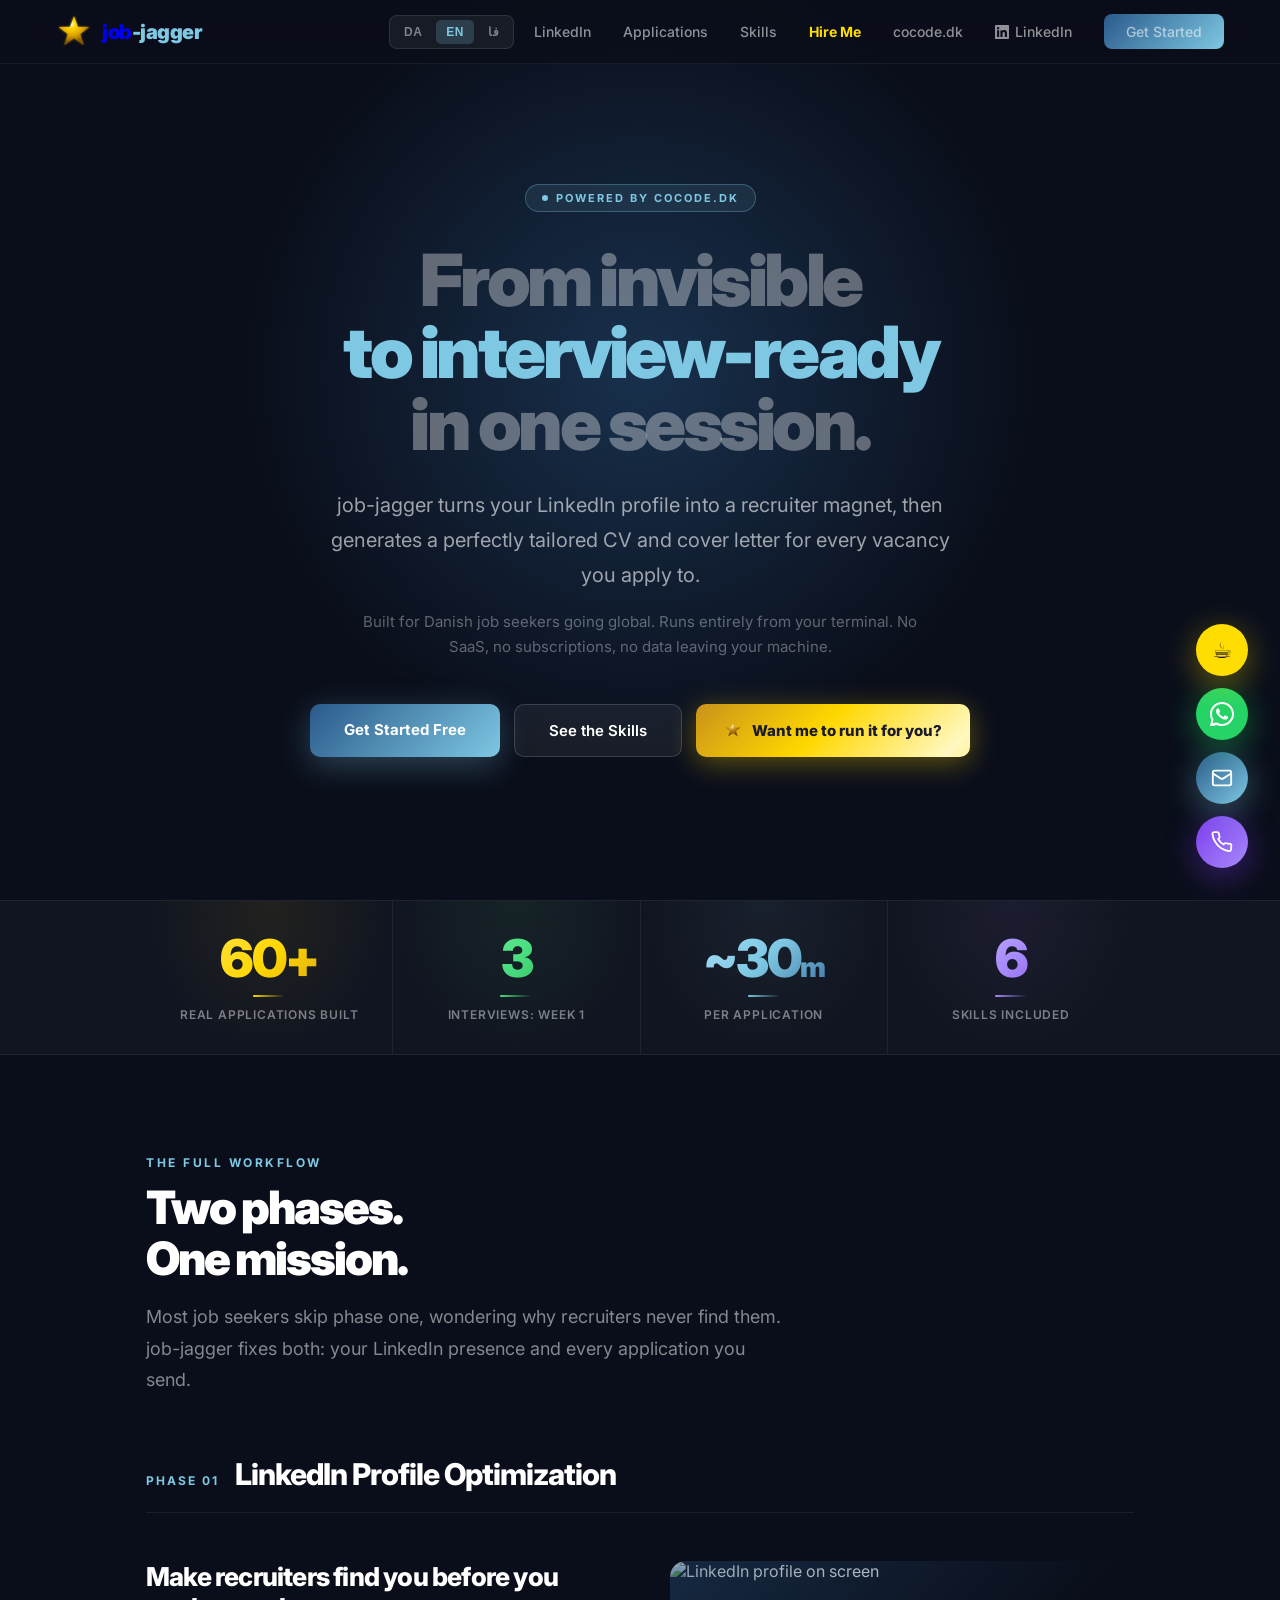
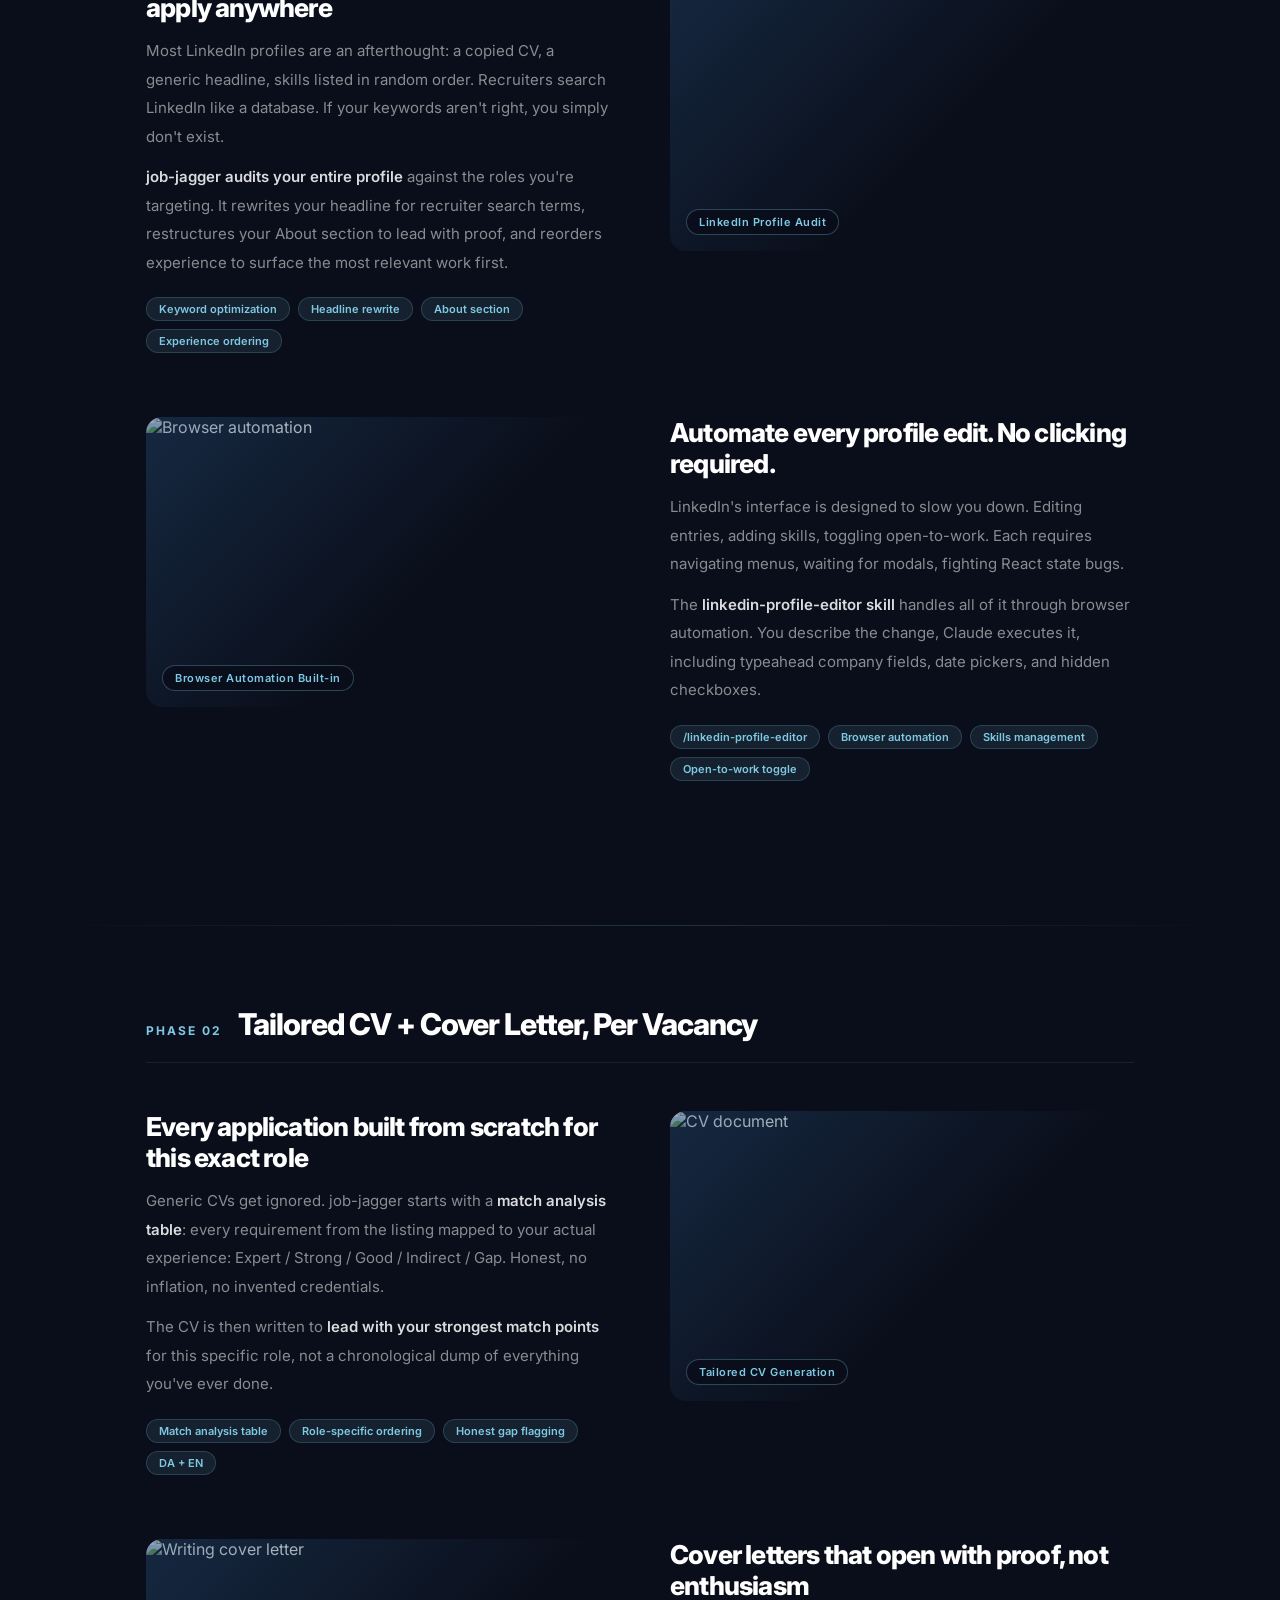
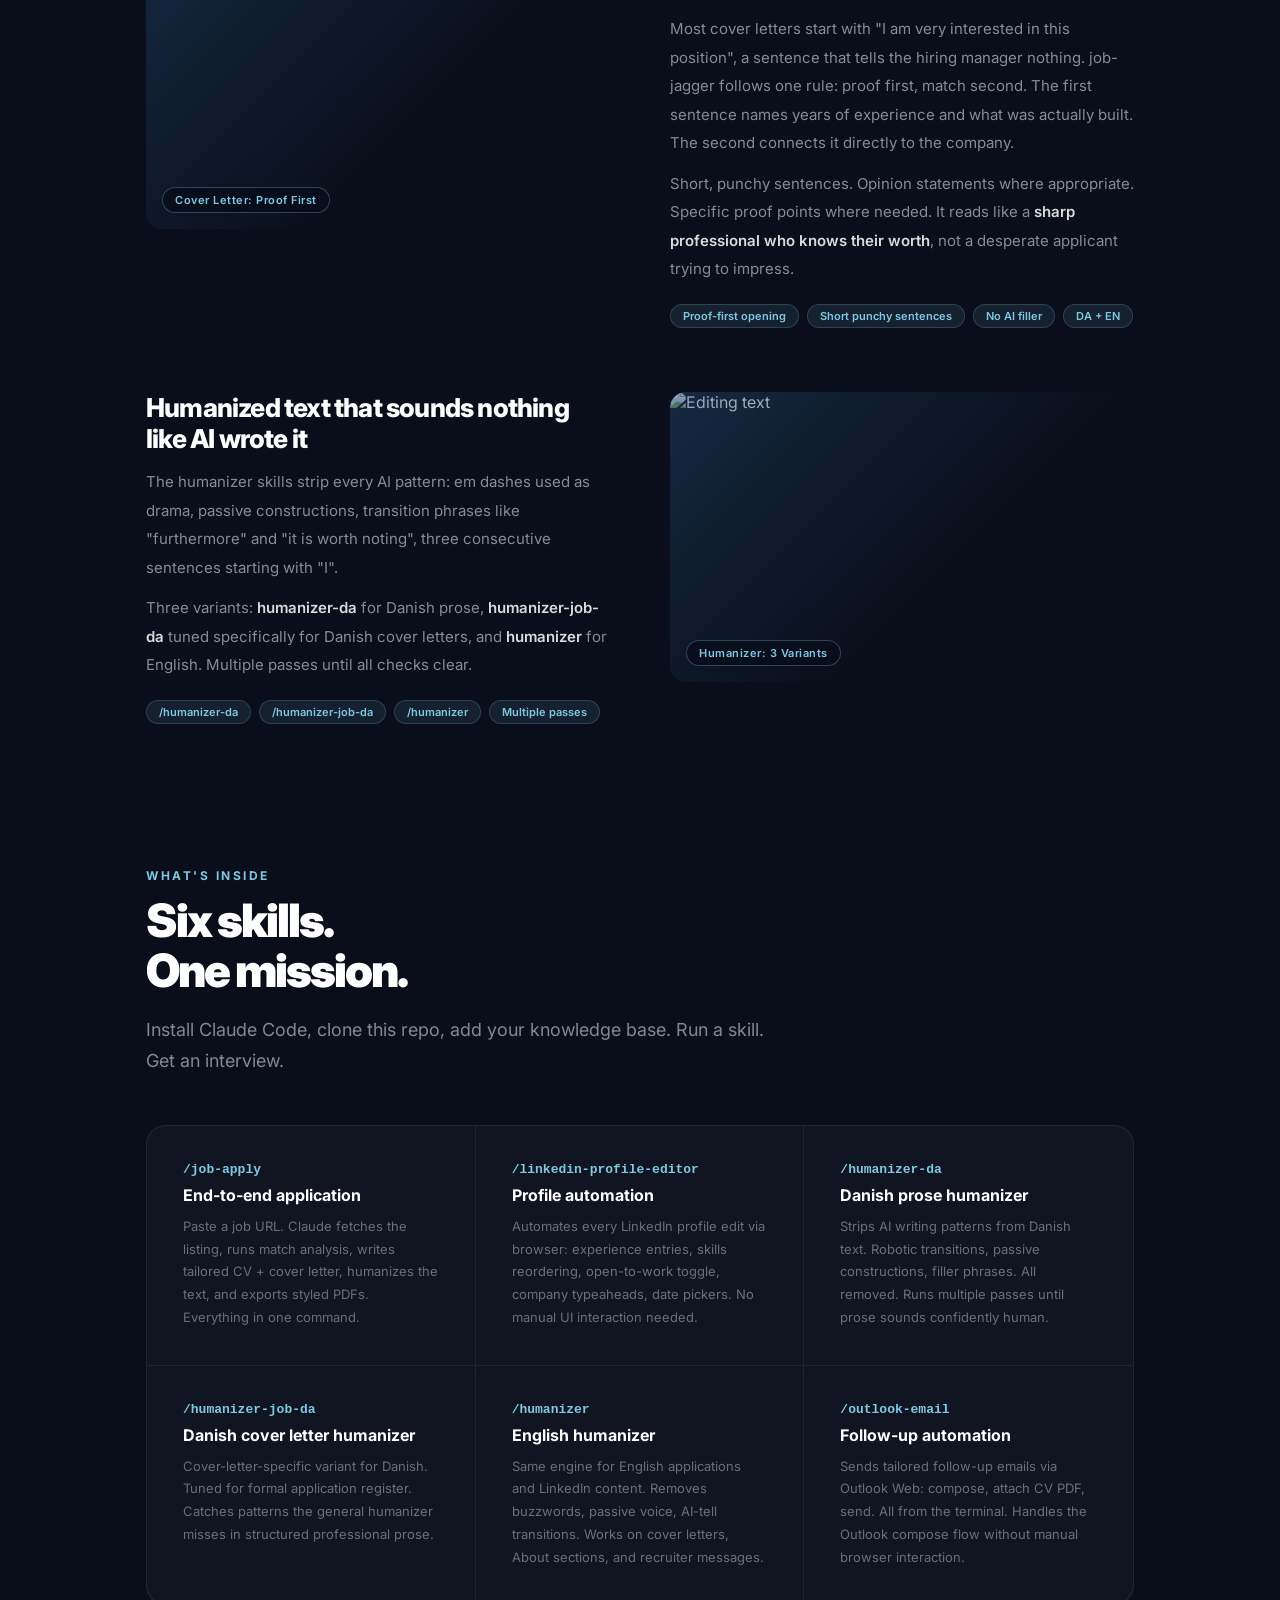
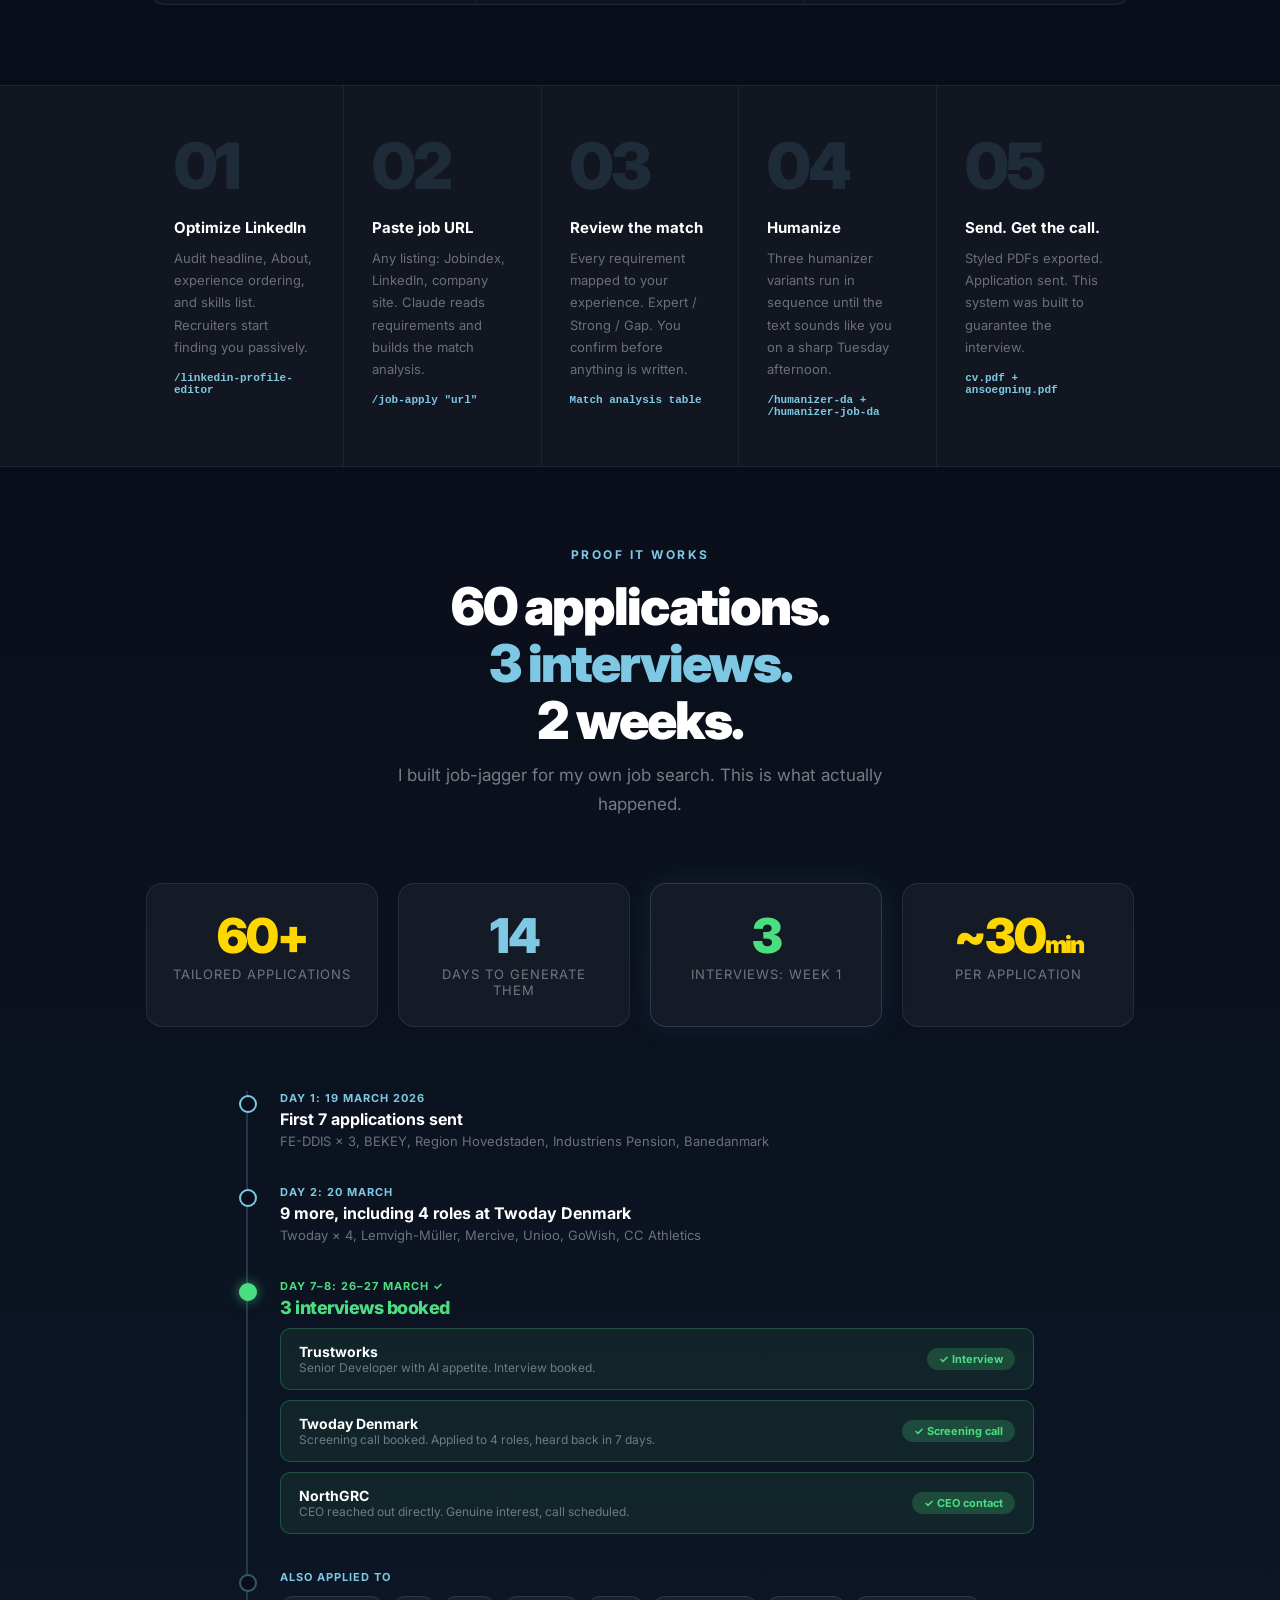
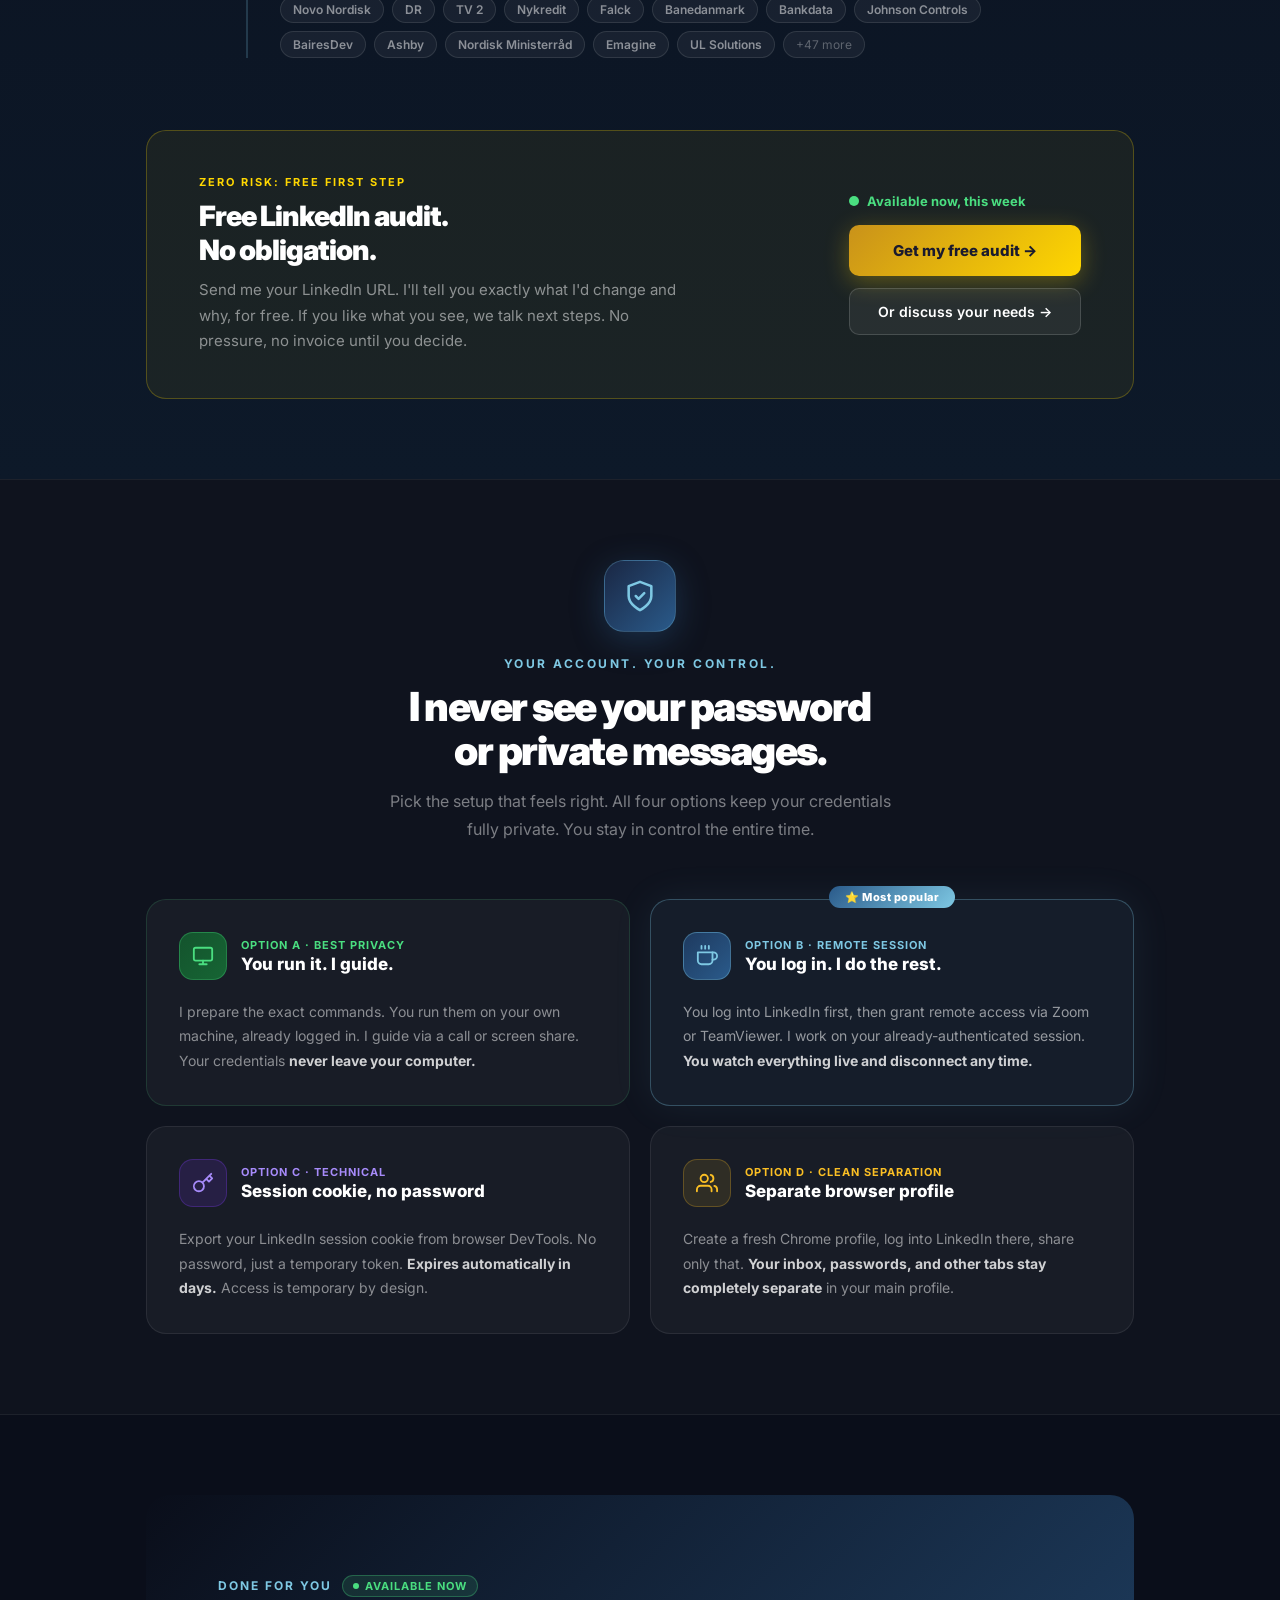
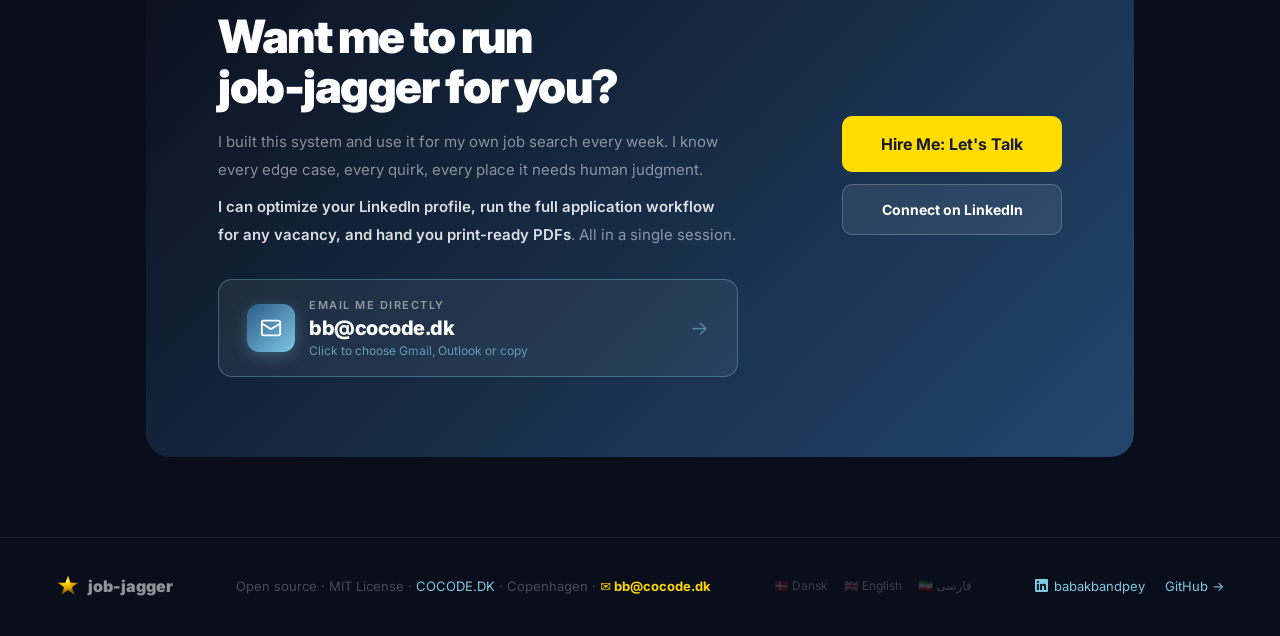
==== index.html @ e19b9baf "sync: update from private repo 2026-04-07 07:14 UTC" ====
<!DOCTYPE html>
<html lang="en" dir="ltr">
<head>
<meta charset="utf-8">
<meta name="viewport" content="width=device-width, initial-scale=1">
<title>job-jagger: AI-Powered Job Application Toolkit for Claude Code</title>
<meta name="description" content="Automate your job search with Claude Code. Generate tailored CVs + cover letters, optimize your LinkedIn profile, and land interviews. Free, open source.">
<meta name="robots" content="index, follow">
<link rel="canonical" href="https://cocodedk.github.io/job-jagger/">

<!-- Open Graph -->
<meta property="og:type" content="website">
<meta property="og:site_name" content="job-jagger">
<meta property="og:title" content="job-jagger: AI-Powered Job Application Toolkit">
<meta property="og:description" content="Automate your job search with Claude Code. Generate tailored CVs + cover letters, optimize your LinkedIn profile, and land interviews. Free, open source.">
<meta property="og:url" content="https://cocodedk.github.io/job-jagger/">
<meta property="og:image" content="https://cocodedk.github.io/job-jagger/og.png">
<meta property="og:image:width" content="1200">
<meta property="og:image:height" content="630">
<meta property="og:image:alt" content="job-jagger: 60+ applications, 3 interviews in week 1, ~30 min each. AI-powered job search toolkit">
<meta property="og:locale" content="en_US">

<!-- Twitter Card -->
<meta name="twitter:card" content="summary_large_image">
<meta name="twitter:title" content="job-jagger: AI-Powered Job Application Toolkit">
<meta name="twitter:description" content="Automate your job search with Claude Code. Generate tailored CVs + cover letters, optimize your LinkedIn profile, and land interviews. Free, open source.">
<meta name="twitter:image" content="https://cocodedk.github.io/job-jagger/og.png">
<meta name="twitter:image:alt" content="job-jagger dashboard: 60+ applications, 3 interviews in week 1, ~30 min each">

<!-- Structured Data -->
<script type="application/ld+json">
{
  "@context": "https://schema.org",
  "@type": "SoftwareApplication",
  "name": "job-jagger",
  "description": "AI-powered job application toolkit for Claude Code. Automates LinkedIn profile optimization and generates tailored CVs and cover letters.",
  "url": "https://cocodedk.github.io/job-jagger/",
  "downloadUrl": "https://github.com/cocodedk/job-jagger",
  "applicationCategory": "BusinessApplication",
  "applicationSubCategory": "Career Tools",
  "operatingSystem": "Linux, macOS, Windows",
  "offers": {
    "@type": "Offer",
    "price": "0",
    "priceCurrency": "USD"
  },
  "author": {
    "@type": "Person",
    "name": "Babak Bandpey",
    "url": "https://cocode.dk"
  },
  "license": "https://github.com/cocodedk/job-jagger/blob/main/LICENSE",
  "codeRepository": "https://github.com/cocodedk/job-jagger",
  "keywords": "job application, Claude Code, AI, CV, cover letter, LinkedIn, automation, open source"
}
</script>

<link rel="icon" href="data:image/svg+xml,<svg xmlns='http://www.w3.org/2000/svg' viewBox='0 0 80 80'><defs><radialGradient id='g' cx='42%25' cy='28%25' r='62%25'><stop offset='0%25' stop-color='%23FFFBCC'/><stop offset='22%25' stop-color='%23FFD700'/><stop offset='62%25' stop-color='%23E0A500'/><stop offset='100%25' stop-color='%238A5A00'/></radialGradient></defs><polygon points='40,5 48.5,29 74,29 53.5,44.5 61.5,69 40,54 18.5,69 26.5,44.5 6,29 31.5,29' fill='url(%23g)'/></svg>">
<style>
  @import url('https://fonts.googleapis.com/css2?family=Inter:wght@300;400;500;600;700;800;900&display=swap');

  * { box-sizing: border-box; margin: 0; padding: 0; }
  html { scroll-behavior: smooth; }
  body { font-family: 'Inter', system-ui, sans-serif; background: #0a0e1a; color: #fff; overflow-x: hidden; }

  /* RTL support for Persian */
  body.lang-fa { direction: rtl; font-family: 'Inter', 'Tahoma', system-ui, sans-serif; }
  body.lang-fa .feature-split { flex-direction: row-reverse; }
  body.lang-fa .feature-split.reverse { flex-direction: row; }
  body.lang-fa .feature-tag-list { direction: rtl; }
  body.lang-fa .steps-inner { direction: rtl; }

  /* ── FLOATING COFFEE BADGE ── */
  .coffee-badge {
    position: fixed; bottom: 32px; right: 32px; z-index: 200;
    display: flex; align-items: center; gap: 0;
    background: #FFDD00; color: #1a1a2e;
    border-radius: 50px;
    text-decoration: none;
    font-weight: 800; font-size: 13px;
    box-shadow: 0 8px 32px rgba(255,221,0,0.4), 0 2px 8px rgba(0,0,0,0.3);
    overflow: hidden;
    transition: all 0.3s cubic-bezier(0.34,1.56,0.64,1);
    max-width: 52px;
    white-space: nowrap;
  }
  .coffee-badge:hover {
    max-width: 240px;
    box-shadow: 0 12px 40px rgba(255,221,0,0.5), 0 4px 12px rgba(0,0,0,0.4);
  }
  .coffee-icon { width:52px; height:52px; display:flex; align-items:center; justify-content:center; font-size:22px; flex-shrink:0; }
  .coffee-text { padding-right: 20px; opacity:0; transition: opacity 0.2s 0.1s; }
  .coffee-badge:hover .coffee-text { opacity:1; }

  /* ── NAV ── */
  nav {
    position: fixed; top: 0; left: 0; right: 0; z-index: 100;
    padding: 0 56px; height: 64px;
    display: flex; align-items: center; justify-content: space-between;
    background: rgba(10,14,26,0.8); backdrop-filter: blur(20px);
    border-bottom: 1px solid rgba(255,255,255,0.06);
  }
  .nav-logo { font-weight: 900; font-size: 20px; letter-spacing: -0.5px; }
  .nav-logo em { color: #7ec8e3; font-style: normal; }
  .nav-links { display: flex; gap: 32px; align-items: center; }
  .nav-links a { color: rgba(255,255,255,0.55); text-decoration: none; font-size: 14px; font-weight: 500; transition: color .2s; }
  .nav-links a:hover { color: #fff; }

  /* Language switcher */
  .lang-switcher {
    display: flex; align-items: center; gap: 4px;
    background: rgba(255,255,255,0.06); border: 1px solid rgba(255,255,255,0.1);
    border-radius: 8px; padding: 4px;
  }
  .lang-btn {
    padding: 5px 10px; border-radius: 5px; font-size: 12px; font-weight: 700;
    color: rgba(255,255,255,0.45); cursor: pointer; transition: all .15s;
    border: none; background: transparent; letter-spacing: 0.5px;
  }
  .lang-btn.active { background: rgba(126,200,227,0.2); color: #7ec8e3; }
  .lang-btn:hover:not(.active) { color: #fff; background: rgba(255,255,255,0.06); }
  .nav-cta { background: linear-gradient(135deg,#2a5a8a,#7ec8e3); color:#fff; padding:9px 22px; border-radius:8px; font-size:13px; font-weight:700; text-decoration:none; }

  /* Nav right wrapper + hamburger (desktop defaults) */
  .nav-right { display: flex; align-items: center; gap: 20px; }
  .nav-hamburger { display: none; }

  /* ── HERO ── */
  .hero { position:relative; min-height:100vh; display:flex; align-items:center; justify-content:center; text-align:center; overflow:hidden; }
  .hero-bg { position:absolute; inset:0; background-image:url('https://images.unsplash.com/photo-1499750310107-5fef28a66643?w=1920&q=80'); background-size:cover; background-position:center; background-attachment:fixed; filter:brightness(0.15) saturate(0.5); transform:scale(1.05); }
  .hero-overlay { position:absolute; inset:0; background:linear-gradient(180deg,rgba(10,14,26,0.1) 0%,rgba(10,14,26,0.0) 30%,rgba(10,14,26,0.98) 100%); }
  .hero-glow { position:absolute; width:800px; height:800px; background:radial-gradient(circle,rgba(42,90,138,0.45) 0%,transparent 70%); top:50%; left:50%; transform:translate(-50%,-60%); pointer-events:none; }
  .hero-content { position:relative; z-index:2; max-width:820px; padding:120px 32px 80px; }

  .hero-badge {
    display:inline-flex; align-items:center; gap:8px;
    background:rgba(126,200,227,0.1); border:1px solid rgba(126,200,227,0.3);
    color:#7ec8e3; font-size:11px; font-weight:700; letter-spacing:2px; text-transform:uppercase;
    padding:6px 16px; border-radius:24px; margin-bottom:32px;
    text-decoration: none; transition: background .2s;
  }
  .hero-badge:hover { background:rgba(126,200,227,0.18); }
  .hero-badge-dot { width:6px; height:6px; border-radius:50%; background:#7ec8e3; animation:pulse 2s infinite; }
  @keyframes pulse { 0%,100%{opacity:1;transform:scale(1)} 50%{opacity:0.5;transform:scale(1.3)} }
  @keyframes goldShimmer { 0%{background-position:0% center} 100%{background-position:200% center} }
  @keyframes fadeIn { from{opacity:0;transform:scale(0.96)} to{opacity:1;transform:scale(1)} }

  .hero h1 { font-size:72px; font-weight:900; letter-spacing:-3.5px; line-height:1.0; margin-bottom:28px; }
  .hero h1 .accent { color:#7ec8e3; }
  .hero h1 .dim { color:rgba(255,255,255,0.35); }
  .hero-sub { font-size:20px; color:rgba(255,255,255,0.6); line-height:1.75; max-width:620px; margin:0 auto 16px; }
  .hero-sub2 { font-size:15px; color:rgba(255,255,255,0.35); line-height:1.7; max-width:560px; margin:0 auto 44px; }
  .hero-buttons { display:flex; gap:14px; justify-content:center; flex-wrap:wrap; }
  .btn-main { background:linear-gradient(135deg,#2a5a8a,#7ec8e3); color:#fff; padding:16px 34px; border-radius:10px; font-size:15px; font-weight:700; text-decoration:none; box-shadow:0 8px 32px rgba(126,200,227,0.3); }
  .btn-ghost { background:rgba(255,255,255,0.06); border:1px solid rgba(255,255,255,0.15); color:#fff; padding:16px 34px; border-radius:10px; font-size:15px; font-weight:600; text-decoration:none; }

  /* ── STATS ── */
  .stats-bar { background:rgba(255,255,255,0.04); border-top:1px solid rgba(255,255,255,0.07); border-bottom:1px solid rgba(255,255,255,0.07); padding:32px 56px; display:flex; justify-content:center; gap:80px; }
  .stat { text-align:center; }
  .stat-num { font-size:34px; font-weight:900; color:#7ec8e3; letter-spacing:-1px; }
  .stat-label { font-size:12px; color:rgba(255,255,255,0.35); font-weight:500; text-transform:uppercase; letter-spacing:1px; margin-top:4px; }

  /* ── SECTIONS ── */
  .workflow-intro { max-width:1100px; margin:0 auto; padding:100px 56px 60px; }
  .section-eyebrow { font-size:12px; font-weight:700; letter-spacing:2.5px; text-transform:uppercase; color:#7ec8e3; margin-bottom:12px; }
  .section-title { font-size:46px; font-weight:900; letter-spacing:-2px; line-height:1.1; margin-bottom:18px; }
  .section-sub { font-size:18px; color:rgba(255,255,255,0.5); max-width:640px; line-height:1.75; }

  .phase { max-width:1100px; margin:0 auto; padding:0 56px 80px; }
  .phase-header { display:flex; align-items:baseline; gap:16px; margin-bottom:48px; padding-bottom:20px; border-bottom:1px solid rgba(255,255,255,0.07); }
  .phase-num { font-size:12px; font-weight:700; color:#7ec8e3; letter-spacing:2px; text-transform:uppercase; }
  .phase-title { font-size:30px; font-weight:800; letter-spacing:-1px; }

  .feature-split { display:flex; gap:60px; align-items:flex-start; margin-bottom:64px; }
  .feature-split.reverse { flex-direction:row-reverse; }
  .feature-text { flex:1; }
  .feature-photo { flex:1; border-radius:16px; overflow:hidden; position:relative; aspect-ratio:16/10; flex-shrink:0; }
  .feature-photo img { width:100%; height:100%; object-fit:cover; display:block; filter:brightness(0.8) saturate(0.85); }
  .feature-photo-overlay { position:absolute; inset:0; background:linear-gradient(135deg,rgba(42,90,138,0.35) 0%,transparent 60%); }
  .feature-photo-tag { position:absolute; bottom:16px; left:16px; background:rgba(10,14,26,0.85); border:1px solid rgba(126,200,227,0.3); color:#7ec8e3; font-size:11px; font-weight:600; padding:5px 12px; border-radius:20px; letter-spacing:0.5px; }
  body.lang-fa .feature-photo-tag { left:auto; right:16px; }

  .feature-text h3 { font-size:26px; font-weight:800; letter-spacing:-0.8px; margin-bottom:14px; line-height:1.2; }
  .feature-text p { font-size:15px; color:rgba(255,255,255,0.52); line-height:1.9; margin-bottom:12px; }
  .feature-text p strong { color:rgba(255,255,255,0.85); font-weight:600; }
  .feature-tag-list { display:flex; flex-wrap:wrap; gap:8px; margin-top:20px; }
  .feature-tag { background:rgba(126,200,227,0.1); border:1px solid rgba(126,200,227,0.2); color:#7ec8e3; font-size:11px; font-weight:600; padding:4px 12px; border-radius:20px; }

  .phase-divider { height:1px; background:linear-gradient(90deg,transparent,rgba(126,200,227,0.2),transparent); margin:0 56px 0; }

  /* ── PARALLAX QUOTE ── */
  .parallax-divider { position:relative; height:420px; overflow:hidden; display:flex; align-items:center; justify-content:center; margin:40px 0; }
  .parallax-divider-bg { position:absolute; inset:-60px; background-image:url('https://images.unsplash.com/photo-1551434678-e076c223a692?w=1920&q=80'); background-size:cover; background-position:center; background-attachment:fixed; filter:brightness(0.12) saturate(0.4); }
  .parallax-divider-overlay { position:absolute; inset:0; background:linear-gradient(180deg,#0a0e1a 0%,transparent 25%,transparent 75%,#0a0e1a 100%); }
  .parallax-quote { position:relative; z-index:2; text-align:center; max-width:800px; padding:0 32px; }
  .parallax-quote blockquote { font-size:38px; font-weight:900; letter-spacing:-1.5px; line-height:1.25; margin-bottom:20px; }
  .parallax-quote blockquote span { color:#7ec8e3; }
  .parallax-quote .quote-langs { display:flex; justify-content:center; gap:48px; margin-top:20px; flex-wrap:wrap; }
  .parallax-quote .quote-lang { font-size:14px; color:rgba(255,255,255,0.3); font-style:italic; }
  .parallax-quote .quote-lang strong { color:rgba(255,255,255,0.5); font-style:normal; font-weight:600; }
  .parallax-quote cite { color:rgba(255,255,255,0.3); font-size:13px; font-style:normal; }

  /* ── SKILLS ── */
  .skills-section { max-width:1100px; margin:0 auto; padding:0 56px 80px; }
  .skills-wrap { background:rgba(255,255,255,0.03); border-radius:20px; border:1px solid rgba(255,255,255,0.07); overflow:hidden; }
  .skills-grid { display:grid; grid-template-columns:repeat(3,1fr); }
  .skill-cell { padding:36px; border-right:1px solid rgba(255,255,255,0.06); border-bottom:1px solid rgba(255,255,255,0.06); transition:background .2s; }
  .skill-cell:hover { background:rgba(126,200,227,0.05); }
  .skill-cell:nth-child(3n) { border-right:none; }
  .skill-cell:nth-child(4),.skill-cell:nth-child(5),.skill-cell:nth-child(6) { border-bottom:none; }
  .skill-name { font-size:13px; font-weight:700; color:#7ec8e3; margin-bottom:8px; font-family:monospace; }
  .skill-title { font-size:16px; font-weight:700; color:#fff; margin-bottom:10px; }
  .skill-desc { font-size:13px; color:rgba(255,255,255,0.38); line-height:1.75; }

  /* ── STEPS ── */
  .steps-section { background:rgba(255,255,255,0.03); border-top:1px solid rgba(255,255,255,0.06); border-bottom:1px solid rgba(255,255,255,0.06); }
  .steps-inner { max-width:1100px; margin:0 auto; padding:0 56px; display:flex; }
  .step { flex:1; padding:48px 28px; border-right:1px solid rgba(255,255,255,0.06); }
  .step:last-child { border-right:none; }
  .step-num { font-size:64px; font-weight:900; color:rgba(126,200,227,0.12); letter-spacing:-3px; line-height:1; margin-bottom:20px; }
  .step h4 { font-size:15px; font-weight:700; margin-bottom:10px; }
  .step p { font-size:13px; color:rgba(255,255,255,0.38); line-height:1.7; }
  .step-result { color:#7ec8e3; font-weight:600; font-size:11px; margin-top:14px; font-family:monospace; }

  /* ── HIRE ME ── */
  .hire-wrap { max-width:1100px; margin:0 auto; padding:80px 56px; }
  .hire-section { position:relative; border-radius:24px; overflow:hidden; padding:80px 72px; display:flex; align-items:center; justify-content:space-between; gap:48px; }
  .hire-bg { position:absolute; inset:0; background-image:url('https://images.unsplash.com/photo-1600880292203-757bb62b4baf?w=1920&q=80'); background-size:cover; background-position:center; filter:brightness(0.1) saturate(0.4); }
  .hire-overlay { position:absolute; inset:0; background:linear-gradient(135deg,rgba(10,14,26,0.97) 0%,rgba(42,90,138,0.75) 100%); }
  .hire-content { position:relative; z-index:2; max-width:520px; }
  .hire-eyebrow { font-size:12px; font-weight:700; letter-spacing:2px; text-transform:uppercase; color:#7ec8e3; margin-bottom:12px; }
  .hire-content h2 { font-size:38px; font-weight:900; letter-spacing:-1.5px; margin-bottom:16px; line-height:1.1; }
  .hire-content p { font-size:15px; color:rgba(255,255,255,0.5); line-height:1.85; margin-bottom:10px; }
  .hire-content p strong { color:rgba(255,255,255,0.85); font-weight:600; }
  .hire-buttons { position:relative; z-index:2; display:flex; flex-direction:column; gap:12px; min-width:220px; }
  .hire-btn-main { background:#fff; color:#1a1a2e; padding:16px 28px; border-radius:10px; font-weight:700; font-size:15px; text-align:center; text-decoration:none; }

  /* ── FOOTER ── */
  footer { border-top:1px solid rgba(255,255,255,0.07); padding:36px 56px; display:flex; justify-content:space-between; align-items:center; color:rgba(255,255,255,0.25); font-size:13px; }
  .footer-logo { font-weight:900; font-size:16px; color:rgba(255,255,255,0.55); }
  footer a { color:#7ec8e3; text-decoration:none; }
  .footer-langs { display:flex; gap:16px; font-size:12px; color:rgba(255,255,255,0.2); }

  /* Stats bar top number — "+" rendered via CSS so Playwright text= only finds the proof section one */
  .stat-num-plus::after { content: '+'; }

  /* ── LANGUAGE CONTENT ── handled entirely by JS, no CSS rules ── */

  /* ══════════════════════════════════════════════
     MOBILE RESPONSIVE  (max-width: 768px)
  ══════════════════════════════════════════════ */
  @media (max-width: 768px) {

    /* NAV */
    nav { padding: 0 16px; height: 56px; }
    .nav-logo { font-size: 16px; }
    .lang-btn { padding: 4px 8px; font-size: 11px; }

    /* nav-right: lang-switcher + hamburger side by side */
    .nav-right { gap: 8px; }

    /* Hamburger button */
    .nav-hamburger {
      display: flex;
      flex-direction: column;
      justify-content: center;
      align-items: center;
      gap: 5px;
      width: 40px;
      height: 40px;
      background: transparent;
      border: 1px solid rgba(255,255,255,0.15);
      border-radius: 8px;
      cursor: pointer;
      padding: 8px;
      flex-shrink: 0;
    }
    .nav-hamburger span {
      display: block;
      width: 18px;
      height: 2px;
      background: #fff;
      border-radius: 2px;
      transition: transform 0.25s, opacity 0.25s;
    }
    body.nav-open .nav-hamburger span:nth-child(1) { transform: translateY(7px) rotate(45deg); }
    body.nav-open .nav-hamburger span:nth-child(2) { opacity: 0; transform: scaleX(0); }
    body.nav-open .nav-hamburger span:nth-child(3) { transform: translateY(-7px) rotate(-45deg); }

    /* Nav panel (slide-down) */
    #nav-mobile-menu {
      position: fixed;
      top: 56px;
      left: 0;
      right: 0;
      background: rgba(10,14,26,0.98);
      backdrop-filter: blur(20px);
      -webkit-backdrop-filter: blur(20px);
      border-bottom: 1px solid rgba(255,255,255,0.08);
      flex-direction: column;
      gap: 0;
      align-items: stretch;
      max-height: 0;
      overflow: hidden;
      transition: max-height 0.35s cubic-bezier(0.4,0,0.2,1);
      z-index: 99;
    }
    body.nav-open #nav-mobile-menu { max-height: 480px; }

    /* Links inside panel */
    #nav-mobile-menu a {
      display: block !important;
      padding: 15px 24px !important;
      font-size: 15px !important;
      color: rgba(255,255,255,0.75) !important;
      border-bottom: 1px solid rgba(255,255,255,0.05) !important;
      gap: 0 !important;
    }
    #nav-mobile-menu a:hover { color: #fff !important; }
    #nav-mobile-menu a[style*="color:#FFDD00"] { color: #FFDD00 !important; }

    /* CTA button inside panel */
    #nav-mobile-menu .nav-cta {
      margin: 12px 20px 20px !important;
      text-align: center !important;
      display: block !important;
      border-bottom: none !important;
      border-radius: 8px !important;
      padding: 12px 20px !important;
    }

    /* HERO — top-align on mobile, don't vertically center in 100vh */
    .hero { align-items: flex-start; min-height: auto; padding-bottom: 48px; }

    /* iOS PARALLAX FIX */
    .hero-bg,
    .parallax-divider-bg {
      background-attachment: scroll;
      background-size: cover;
      background-position: center;
    }

    /* HERO */
    .hero-content { padding: 72px 20px 40px; }
    .hero h1 { font-size: 38px; letter-spacing: -2px; }
    .hero-sub { font-size: 16px; }
    .hero-sub2 { font-size: 13px; }
    .hero-buttons { flex-direction: column; align-items: stretch; gap: 10px; }
    .btn-main, .btn-ghost { padding: 14px 24px; font-size: 14px; text-align: center; }
    .hero-badge { font-size: 10px; }

    /* STATS */
    .stats-bar { gap: 24px; padding: 20px 24px; flex-wrap: wrap; justify-content: center; }
    .stat-num { font-size: 24px; }
    .stat-label { font-size: 10px; }

    /* TOP STATS BAR — 2×2 grid on mobile */
    .stats-bar-inner { flex-wrap: wrap !important; padding: 0 !important; }
    .stat-col {
      flex: 0 0 50% !important;
      max-width: 50% !important;
      padding: 20px 12px !important;
      border-right: none !important;
    }
    .stat-col:nth-child(odd)  { border-right: 1px solid rgba(255,255,255,0.07) !important; }
    .stat-col:nth-child(1),
    .stat-col:nth-child(2)    { border-bottom: 1px solid rgba(255,255,255,0.07); }

    /* WORKFLOW INTRO */
    .workflow-intro { padding: 60px 20px 32px; }
    .section-title { font-size: 32px; letter-spacing: -1px; }
    .section-sub { font-size: 15px; }

    /* PHASE SECTIONS */
    .phase { padding: 0 20px 60px; }
    .phase-title { font-size: 22px; }

    /* FEATURE SPLITS — stack vertically */
    .feature-split,
    .feature-split.reverse { flex-direction: column !important; gap: 24px; margin-bottom: 40px; }
    .feature-photo { aspect-ratio: 16/9; }
    .feature-text h3 { font-size: 22px; }
    .feature-text p { font-size: 14px; }

    /* PHASE DIVIDER */
    .phase-divider { margin: 0 20px; }

    /* PARALLAX QUOTE */
    .parallax-divider { height: 320px; }
    .parallax-quote blockquote { font-size: 24px; letter-spacing: -0.5px; }
    .parallax-quote .quote-langs { flex-direction: column; gap: 10px; }

    /* SKILLS */
    .skills-section { padding: 0 20px 60px; }
    .skills-grid { grid-template-columns: 1fr; }
    .skill-cell { border-right: none !important; }
    .skill-cell:nth-child(4),
    .skill-cell:nth-child(5) { border-bottom: 1px solid rgba(255,255,255,0.06) !important; }
    .skill-cell:nth-child(6) { border-bottom: none !important; }
    .skills-wrap { border-radius: 14px; }

    /* PRIVACY GRID */
    div[style*="grid-template-columns:repeat(2,1fr)"] { grid-template-columns: 1fr !important; }

    /* STEPS — stack vertically */
    .steps-section { padding: 0; }
    .steps-inner { flex-direction: column; padding: 0 20px; }
    .step { border-right: none !important; border-bottom: 1px solid rgba(255,255,255,0.06); padding: 32px 20px; }
    .step:last-child { border-bottom: none; }
    .step-num { font-size: 44px; margin-bottom: 12px; }

    /* HIRE ME */
    .hire-wrap { padding: 40px 20px; }
    .hire-section { flex-direction: column; padding: 40px 28px; gap: 28px; }
    .hire-content h2 { font-size: 28px; letter-spacing: -1px; }
    .hire-content p { font-size: 14px; }
    .hire-buttons { min-width: unset; width: 100%; }
    .hire-btn-main { font-size: 14px; padding: 14px 20px; }

    /* PRIVACY SECTION */
    .privacy-inner { padding: 0 20px !important; }

    /* PROOF / CONVERSION SECTION */
    .proof-big-numbers { padding: 40px 20px 36px !important; }
    .proof-big-numbers > div:nth-child(2) { font-size: 36px !important; letter-spacing: -1px !important; }
    .proof-stats-row   { padding: 0 20px 40px !important; }
    .proof-timeline    { padding: 0 20px 48px !important; }
    .proof-cta-outer   { padding: 0 20px 48px !important; }
    .proof-cta-box     { flex-direction: column !important; padding: 28px 24px !important; }

    /* FOOTER */
    footer { flex-direction: column; gap: 16px; text-align: center; padding: 28px 20px; }
    .footer-langs { justify-content: center; }

    /* FLOATING BADGES — reliable class-based positioning */
    .float-badge-phone { bottom: 212px !important; right: 16px !important; }
    .float-badge-email { bottom: 152px !important; right: 16px !important; }
    .float-badge-wa    { bottom: 92px  !important; right: 16px !important; }
    .coffee-badge      { bottom: 32px  !important; right: 16px !important; }

    /* MODALS */
    div[style*="max-width:480px"],
    div[style*="max-width:460px"],
    div[style*="max-width:420px"],
    div[style*="max-width:400px"] { padding: 32px 24px !important; }
  }

  /* Prevent badges expanding on tap (touch devices have no hover) */
  @media (hover: none) {
    .float-badge { max-width: 52px !important; }
  }

  /* TABLET (768px – 1024px) */
  @media (min-width: 769px) and (max-width: 1024px) {
    nav { padding: 0 32px; }
    .hero h1 { font-size: 52px; }
    .section-title { font-size: 36px; }
    .skills-grid { grid-template-columns: repeat(2, 1fr); }
    .skill-cell:nth-child(2n) { border-right: none; }
    .skill-cell:nth-child(5) { border-bottom: none; }
    .steps-inner { padding: 0 32px; }
    .step { padding: 36px 20px; }
    .phase, .workflow-intro, .skills-section { padding-left: 32px; padding-right: 32px; }
    .hire-section { padding: 52px 44px; }
    footer { padding: 28px 32px; }
    .feature-split { gap: 36px; }
    .feature-text h3 { font-size: 22px; }
    .stats-bar { gap: 40px; }
  }
</style>
</head>
<body>

<!-- FLOATING PHONE BADGE -->
<div class="float-badge float-badge-phone" onclick="showPhoneBadge()" style="
  position:fixed;bottom:224px;right:32px;z-index:200;
  display:flex;align-items:center;gap:0;
  background:linear-gradient(135deg,#7C3AED,#a78bfa);color:#fff;
  border-radius:50px;cursor:pointer;font-weight:800;font-size:13px;
  box-shadow:0 8px 32px rgba(124,58,237,0.45),0 2px 8px rgba(0,0,0,0.3);
  overflow:hidden;transition:all 0.3s cubic-bezier(0.34,1.56,0.64,1);
  max-width:52px;white-space:nowrap;
" onmouseover="this.style.maxWidth='180px'" onmouseout="this.style.maxWidth='52px'">
  <div style="width:52px;height:52px;display:flex;align-items:center;justify-content:center;flex-shrink:0;">
    <svg width="22" height="22" viewBox="0 0 24 24" fill="none" stroke="white" stroke-width="2" stroke-linecap="round" stroke-linejoin="round"><path d="M22 16.92v3a2 2 0 0 1-2.18 2 19.79 19.79 0 0 1-8.63-3.07A19.5 19.5 0 0 1 4.69 12a19.79 19.79 0 0 1-3.07-8.67A2 2 0 0 1 3.6 1.18h3a2 2 0 0 1 2 1.72c.127.96.361 1.903.7 2.81a2 2 0 0 1-.45 2.11L7.91 8.91a16 16 0 0 0 5.8 5.8l.91-.91a2 2 0 0 1 2.11-.45c.907.339 1.85.573 2.81.7A2 2 0 0 1 22 16.92z"/></svg>
  </div>
  <div style="padding-right:18px;opacity:0;transition:opacity 0.2s 0.1s;" onmouseover="this.style.opacity=1" onmouseout="this.style.opacity=0">Call me</div>
</div>

<!-- FLOATING EMAIL BADGE -->
<div class="float-badge float-badge-email" onclick="showEmailPicker(event)" style="
  position:fixed;bottom:160px;right:32px;z-index:200;
  display:flex;align-items:center;gap:0;
  background:linear-gradient(135deg,#2a5a8a,#7ec8e3);color:#fff;
  border-radius:50px;cursor:pointer;font-weight:800;font-size:13px;
  box-shadow:0 8px 32px rgba(126,200,227,0.4),0 2px 8px rgba(0,0,0,0.3);
  overflow:hidden;transition:all 0.3s cubic-bezier(0.34,1.56,0.64,1);
  max-width:52px;white-space:nowrap;
" onmouseover="this.style.maxWidth='160px'" onmouseout="this.style.maxWidth='52px'">
  <div style="width:52px;height:52px;display:flex;align-items:center;justify-content:center;flex-shrink:0;">
    <svg width="22" height="22" viewBox="0 0 24 24" fill="none" stroke="white" stroke-width="2" stroke-linecap="round" stroke-linejoin="round"><rect x="2" y="4" width="20" height="16" rx="2"/><path d="m22 7-8.97 5.7a1.94 1.94 0 0 1-2.06 0L2 7"/></svg>
  </div>
  <div style="padding-right:18px;opacity:0;transition:opacity 0.2s 0.1s;" onmouseover="this.style.opacity=1" onmouseout="this.style.opacity=0">Email me</div>
</div>

<!-- FLOATING WHATSAPP BADGE -->
<div class="float-badge float-badge-wa" onclick="(function(){const n=[52,53,53,51,55,51,55,53,49,52].map(c=>String.fromCharCode(c)).join('');window.open('https://wa.me/'+n+'?text='+encodeURIComponent('Hi Babak, I found job-jagger and I\'d like to discuss working with you.'),'_blank');})()" style="
  position:fixed;bottom:96px;right:32px;z-index:200;
  display:flex;align-items:center;gap:0;
  background:#25D366;color:#fff;
  border-radius:50px;cursor:pointer;
  font-weight:800;font-size:13px;
  box-shadow:0 8px 32px rgba(37,211,102,0.45),0 2px 8px rgba(0,0,0,0.3);
  overflow:hidden;transition:all 0.3s cubic-bezier(0.34,1.56,0.64,1);
  max-width:52px;white-space:nowrap;
" onmouseover="this.style.maxWidth='200px'" onmouseout="this.style.maxWidth='52px'">
  <div style="width:52px;height:52px;display:flex;align-items:center;justify-content:center;flex-shrink:0;">
    <svg width="24" height="24" viewBox="0 0 24 24" fill="white"><path d="M17.472 14.382c-.297-.149-1.758-.867-2.03-.967-.273-.099-.471-.148-.67.15-.197.297-.767.966-.94 1.164-.173.199-.347.223-.644.075-.297-.15-1.255-.463-2.39-1.475-.883-.788-1.48-1.761-1.653-2.059-.173-.297-.018-.458.13-.606.134-.133.298-.347.446-.52.149-.174.198-.298.298-.497.099-.198.05-.371-.025-.52-.075-.149-.669-1.612-.916-2.207-.242-.579-.487-.5-.669-.51-.173-.008-.371-.01-.57-.01-.198 0-.52.074-.792.372-.272.297-1.04 1.016-1.04 2.479 0 1.462 1.065 2.875 1.213 3.074.149.198 2.096 3.2 5.077 4.487.709.306 1.262.489 1.694.625.712.227 1.36.195 1.871.118.571-.085 1.758-.719 2.006-1.413.248-.694.248-1.289.173-1.413-.074-.124-.272-.198-.57-.347z"/><path d="M12 0C5.373 0 0 5.373 0 12c0 2.117.554 4.103 1.523 5.829L.057 23.57a.75.75 0 0 0 .906.918l5.857-1.435A11.94 11.94 0 0 0 12 24c6.627 0 12-5.373 12-12S18.627 0 12 0zm0 22c-1.907 0-3.686-.523-5.205-1.431l-.373-.223-3.865.947.988-3.77-.245-.389A9.96 9.96 0 0 1 2 12C2 6.477 6.477 2 12 2s10 4.477 10 10-4.477 10-10 10z"/></svg>
  </div>
  <div style="padding-right:18px;opacity:0;transition:opacity 0.2s 0.1s;" onmouseover="this.style.opacity=1" onmouseout="this.style.opacity=0">WhatsApp me</div>
</div>

<!-- FLOATING COFFEE BADGE -->
<a href="#" class="coffee-badge float-badge" title="Buy Me a Coffee">
  <div class="coffee-icon">☕</div>
  <div class="coffee-text">Buy Me a Coffee</div>
</a>

<!-- NAV -->
<nav>
  <a href="#" style="text-decoration:none;display:flex;align-items:center;gap:10px;">
    <svg xmlns="http://www.w3.org/2000/svg" viewBox="0 0 80 80" width="36" height="36">
      <defs>
        <radialGradient id="navStar" cx="42%" cy="28%" r="62%">
          <stop offset="0%"   stop-color="#FFFBCC"/>
          <stop offset="22%"  stop-color="#FFD700"/>
          <stop offset="62%"  stop-color="#E0A500"/>
          <stop offset="100%" stop-color="#8A5A00"/>
        </radialGradient>
        <filter id="navGlow">
          <feGaussianBlur stdDeviation="2" result="blur"/>
          <feMerge><feMergeNode in="blur"/><feMergeNode in="SourceGraphic"/></feMerge>
        </filter>
      </defs>
      <polygon
        points="40,5 48.5,29 74,29 53.5,44.5 61.5,69 40,54 18.5,69 26.5,44.5 6,29 31.5,29"
        fill="url(#navStar)"
        filter="url(#navGlow)"
      />
    </svg>
    <div class="nav-logo">job<em>-jagger</em></div>
  </a>
  <div class="nav-right">
    <!-- Lang switcher: always visible in nav bar on all screen sizes -->
    <div class="lang-switcher">
      <button class="lang-btn" onclick="setLang('da')">DA</button>
      <button class="lang-btn active" onclick="setLang('en')">EN</button>
      <button class="lang-btn" onclick="setLang('fa')">فا</button>
    </div>
    <!-- Hamburger: visible on mobile only -->
    <button class="nav-hamburger" aria-label="Open menu" aria-expanded="false">
      <span></span><span></span><span></span>
    </button>
    <!-- Nav links: flex row on desktop, slide-down panel on mobile -->
    <div class="nav-links" id="nav-mobile-menu">
      <a href="#linkedin">
        <span data-lang="en">LinkedIn</span>
        <span data-lang="da" style="display:none">LinkedIn</span>
        <span data-lang="fa" style="display:none">لینکدین</span>
      </a>
      <a href="#applications">
        <span data-lang="en">Applications</span>
        <span data-lang="da" style="display:none">Ansøgninger</span>
        <span data-lang="fa" style="display:none">درخواست‌ها</span>
      </a>
      <a href="#skills">
        <span data-lang="en">Skills</span>
        <span data-lang="da" style="display:none">Færdigheder</span>
        <span data-lang="fa" style="display:none">مهارت‌ها</span>
      </a>
      <a href="#hire" style="color:#FFDD00;font-weight:700;">
        <span data-lang="en">Hire Me</span>
        <span data-lang="da" style="display:none">Hyr Mig</span>
        <span data-lang="fa" style="display:none">استخدام من</span>
      </a>
      <a href="https://cocode.dk" target="_blank" style="color:rgba(255,255,255,0.55);">cocode.dk</a>
      <a href="https://linkedin.com/in/babakbandpey" target="_blank" style="display:flex;align-items:center;gap:6px;color:rgba(255,255,255,0.55);">
        <svg width="14" height="14" viewBox="0 0 24 24" fill="currentColor"><path d="M20.447 20.452h-3.554v-5.569c0-1.328-.027-3.037-1.852-3.037-1.853 0-2.136 1.445-2.136 2.939v5.667H9.351V9h3.414v1.561h.046c.477-.9 1.637-1.85 3.37-1.85 3.601 0 4.267 2.37 4.267 5.455v6.286zM5.337 7.433a2.062 2.062 0 0 1-2.063-2.065 2.064 2.064 0 1 1 2.063 2.065zm1.782 13.019H3.555V9h3.564v11.452zM22.225 0H1.771C.792 0 0 .774 0 1.729v20.542C0 23.227.792 24 1.771 24h20.451C23.2 24 24 23.227 24 22.271V1.729C24 .774 23.2 0 22.222 0h.003z"/></svg>
        <span data-lang="en">LinkedIn</span>
        <span data-lang="da" style="display:none">LinkedIn</span>
        <span data-lang="fa" style="display:none">لینکدین</span>
      </a>
      <a href="https://github.com/cocodedk/job-jagger" target="_blank" class="nav-cta">
        <span data-lang="en">Get Started</span>
        <span data-lang="da" style="display:none">Kom i Gang</span>
        <span data-lang="fa" style="display:none">شروع کنید</span>
      </a>
    </div>
  </div>
</nav>

<!-- HERO -->
<div class="hero">
  <div class="hero-bg"></div>
  <div class="hero-overlay"></div>
  <div class="hero-glow"></div>
  <div class="hero-content">
    <a href="https://cocode.dk" class="hero-badge">
      <div class="hero-badge-dot"></div>
      <span data-lang="en">Powered by COCODE.DK</span>
      <span data-lang="da" style="display:none">Drevet af COCODE.DK</span>
      <span data-lang="fa" style="display:none">ساخته شده توسط COCODE.DK</span>
    </a>
    <h1>
      <span class="dim">
        <span data-lang="en">From invisible</span>
        <span data-lang="da" style="display:none">Fra usynlig</span>
        <span data-lang="fa" style="display:none">از نادیده</span>
      </span><br>
      <span class="accent">
        <span data-lang="en">to interview-ready</span>
        <span data-lang="da" style="display:none">til samtale-klar</span>
        <span data-lang="fa" style="display:none">تا آماده مصاحبه</span>
      </span><br>
      <span class="dim">
        <span data-lang="en">in one session.</span>
        <span data-lang="da" style="display:none">på én session.</span>
        <span data-lang="fa" style="display:none">در یک جلسه.</span>
      </span>
    </h1>
    <p class="hero-sub">
      <span data-lang="en">job-jagger turns your LinkedIn profile into a recruiter magnet, then generates a perfectly tailored CV and cover letter for every vacancy you apply to.</span>
      <span data-lang="da" style="display:none">job-jagger gør din LinkedIn-profil til en rekrutteringsmagnet og genererer derefter et skræddersyet CV og ansøgning til hvert job, du søger.</span>
      <span data-lang="fa" style="display:none">job-jagger پروفایل لینکدین شما را به آهنربایی برای استخدام‌کنندگان تبدیل می‌کند، سپس برای هر موقعیت شغلی یک رزومه و نامه انگیزشی کاملاً سفارشی می‌سازد.</span>
    </p>
    <p class="hero-sub2">
      <span data-lang="en">Built for Danish job seekers going global. Runs entirely from your terminal. No SaaS, no subscriptions, no data leaving your machine.</span>
      <span data-lang="da" style="display:none">Bygget til danske jobsøgere med globale ambitioner. Kører direkte fra din terminal. Ingen abonnementer, ingen data der forlader din maskine.</span>
      <span data-lang="fa" style="display:none">ساخته شده برای جویندگان کار دانمارکی با چشم‌اندازی جهانی. کاملاً از ترمینال شما اجرا می‌شود. بدون اشتراک، بدون خروج داده از سیستم شما.</span>
    </p>
    <div class="hero-buttons">
      <a href="https://github.com/cocodedk/job-jagger" target="_blank" class="btn-main">
        <span data-lang="en">Get Started Free</span>
        <span data-lang="da" style="display:none">Start Gratis</span>
        <span data-lang="fa" style="display:none">شروع رایگان</span>
      </a>
      <a href="#skills" class="btn-ghost">
        <span data-lang="en">See the Skills</span>
        <span data-lang="da" style="display:none">Se Færdighederne</span>
        <span data-lang="fa" style="display:none">مشاهده مهارت‌ها</span>
      </a>
      <a href="#hire" style="
        display:inline-flex;align-items:center;gap:10px;
        background:linear-gradient(135deg,#C9921A,#FFD700,#FFF8C0,#FFD700,#C9921A);
        background-size:200% auto;
        animation:goldShimmer 3s linear infinite;
        color:#1a1a2e;padding:16px 28px;border-radius:10px;
        font-size:15px;font-weight:800;text-decoration:none;
        box-shadow:0 6px 28px rgba(255,215,0,0.35);
        white-space:nowrap;
      ">
        <svg width="18" height="18" viewBox="0 0 80 80" style="flex-shrink:0"><defs><radialGradient id="btnStar" cx="42%" cy="28%" r="62%"><stop offset="0%" stop-color="#FFFBCC"/><stop offset="40%" stop-color="#C9921A"/><stop offset="100%" stop-color="#7A4800"/></radialGradient></defs><polygon points="40,5 48.5,29 74,29 53.5,44.5 61.5,69 40,54 18.5,69 26.5,44.5 6,29 31.5,29" fill="url(#btnStar)"/></svg>
        <span data-lang="en">Want me to run it for you?</span>
        <span data-lang="da" style="display:none">Vil du have mig til det?</span>
        <span data-lang="fa" style="display:none">می‌خواهید برایتان انجام دهم؟</span>
      </a>
    </div>
  </div>
</div>

<!-- STATS -->
<div class="stats-bar-outer" style="background:rgba(255,255,255,0.03);border-top:1px solid rgba(255,255,255,0.07);border-bottom:1px solid rgba(255,255,255,0.07);backdrop-filter:blur(12px);">
  <div class="stats-bar-inner" style="max-width:1100px;margin:0 auto;padding:0 56px;display:flex;justify-content:center;gap:0;">

  <!-- Stat 1 -->
  <div class="stat-col" style="flex:1;padding:32px 24px;text-align:center;border-right:1px solid rgba(255,255,255,0.07);position:relative;overflow:hidden;">
    <div style="position:absolute;inset:0;background:radial-gradient(ellipse at 50% 0%,rgba(255,215,0,0.07),transparent 70%);pointer-events:none;"></div>
    <div class="stat-num-plus" style="font-size:52px;font-weight:900;letter-spacing:-2px;line-height:1;background:linear-gradient(135deg,#FFE566,#FFD700,#C9921A);-webkit-background-clip:text;-webkit-text-fill-color:transparent;background-clip:text;">60</div>
    <div style="width:32px;height:2px;background:linear-gradient(90deg,#FFD700,transparent);margin:10px auto 10px;border-radius:2px;"></div>
    <div style="font-size:12px;font-weight:600;color:rgba(255,255,255,0.45);letter-spacing:0.8px;text-transform:uppercase;">
      <span data-lang="en">Real applications built</span>
      <span data-lang="da" style="display:none">Rigtige ansøgninger</span>
      <span data-lang="fa" style="display:none">درخواست واقعی</span>
    </div>
  </div>

  <!-- Stat 2 -->
  <div class="stat-col" style="flex:1;padding:32px 24px;text-align:center;border-right:1px solid rgba(255,255,255,0.07);position:relative;overflow:hidden;">
    <div style="position:absolute;inset:0;background:radial-gradient(ellipse at 50% 0%,rgba(74,222,128,0.08),transparent 70%);pointer-events:none;"></div>
    <div style="font-size:52px;font-weight:900;letter-spacing:-2px;line-height:1;background:linear-gradient(135deg,#86efac,#4ade80,#16a34a);-webkit-background-clip:text;-webkit-text-fill-color:transparent;background-clip:text;">3</div>
    <div style="width:32px;height:2px;background:linear-gradient(90deg,#4ade80,transparent);margin:10px auto 10px;border-radius:2px;"></div>
    <div style="font-size:12px;font-weight:600;color:rgba(255,255,255,0.45);letter-spacing:0.8px;text-transform:uppercase;">
      <span data-lang="en">Interviews: week 1</span>
      <span data-lang="da" style="display:none">Samtaler: uge 1</span>
      <span data-lang="fa" style="display:none">مصاحبه: هفته اول</span>
    </div>
  </div>

  <!-- Stat 3 -->
  <div class="stat-col" style="flex:1;padding:32px 24px;text-align:center;border-right:1px solid rgba(255,255,255,0.07);position:relative;overflow:hidden;">
    <div style="position:absolute;inset:0;background:radial-gradient(ellipse at 50% 0%,rgba(126,200,227,0.07),transparent 70%);pointer-events:none;"></div>
    <div style="font-size:52px;font-weight:900;letter-spacing:-2px;line-height:1;background:linear-gradient(135deg,#bae6fd,#7ec8e3,#2a5a8a);-webkit-background-clip:text;-webkit-text-fill-color:transparent;background-clip:text;">~30<span style="font-size:28px;">m</span></div>
    <div style="width:32px;height:2px;background:linear-gradient(90deg,#7ec8e3,transparent);margin:10px auto 10px;border-radius:2px;"></div>
    <div style="font-size:12px;font-weight:600;color:rgba(255,255,255,0.45);letter-spacing:0.8px;text-transform:uppercase;">
      <span data-lang="en">Per application</span>
      <span data-lang="da" style="display:none">Per ansøgning</span>
      <span data-lang="fa" style="display:none">به ازای هر درخواست</span>
    </div>
  </div>

  <!-- Stat 4 -->
  <div class="stat-col" style="flex:1;padding:32px 24px;text-align:center;position:relative;overflow:hidden;">
    <div style="position:absolute;inset:0;background:radial-gradient(ellipse at 50% 0%,rgba(167,139,250,0.07),transparent 70%);pointer-events:none;"></div>
    <div style="font-size:52px;font-weight:900;letter-spacing:-2px;line-height:1;background:linear-gradient(135deg,#ddd6fe,#a78bfa,#7c3aed);-webkit-background-clip:text;-webkit-text-fill-color:transparent;background-clip:text;">6</div>
    <div style="width:32px;height:2px;background:linear-gradient(90deg,#a78bfa,transparent);margin:10px auto 10px;border-radius:2px;"></div>
    <div style="font-size:12px;font-weight:600;color:rgba(255,255,255,0.45);letter-spacing:0.8px;text-transform:uppercase;">
      <span data-lang="en">Skills included</span>
      <span data-lang="da" style="display:none">Færdigheder inkluderet</span>
      <span data-lang="fa" style="display:none">مهارت‌های موجود</span>
    </div>
  </div>

  </div><!-- /inner container -->
</div><!-- /stats wrapper -->

<!-- WORKFLOW INTRO -->
<div class="workflow-intro">
  <div class="section-eyebrow" data-i18n="workflow-eyebrow">The full workflow</div>
  <div class="section-title">
    <span data-lang="en">Two phases.<br>One mission.</span>
    <span data-lang="da" style="display:none">To faser.<br>Ét mål.</span>
    <span data-lang="fa" style="display:none">دو مرحله.<br>یک هدف.</span>
  </div>
  <div class="section-sub">
    <span data-lang="en">Most job seekers skip phase one, wondering why recruiters never find them. job-jagger fixes both: your LinkedIn presence and every application you send.</span>
    <span data-lang="da" style="display:none">De fleste jobsøgere springer fase et over og undrer sig over, hvorfor rekrutterere aldrig finder dem. job-jagger løser begge dele: din LinkedIn-tilstedeværelse og hver ansøgning du sender.</span>
    <span data-lang="fa" style="display:none">اکثر جویندگان کار مرحله اول را نادیده می‌گیرند و تعجب می‌کنند چرا استخدام‌کنندگان آن‌ها را پیدا نمی‌کنند. job-jagger هر دو را درست می‌کند: حضور لینکدین شما و هر درخواستی که ارسال می‌کنید.</span>
  </div>
</div>

<!-- PHASE 1: LINKEDIN -->
<div id="linkedin" class="phase">
  <div class="phase-header">
    <span class="phase-num">Phase 01</span>
    <span class="phase-title">
      <span data-lang="en">LinkedIn Profile Optimization</span>
      <span data-lang="da" style="display:none">LinkedIn-profiloptimering</span>
      <span data-lang="fa" style="display:none">بهینه‌سازی پروفایل لینکدین</span>
    </span>
  </div>

  <div class="feature-split">
    <div class="feature-text">
      <h3>
        <span data-lang="en">Make recruiters find you before you apply anywhere</span>
        <span data-lang="da" style="display:none">Lad rekrutterere finde dig inden du søger noget som helst</span>
        <span data-lang="fa" style="display:none">بگذارید استخدام‌کنندگان شما را پیدا کنند، قبل از اینکه جایی درخواست دهید</span>
      </h3>
      <p>
        <span data-lang="en">Most LinkedIn profiles are an afterthought: a copied CV, a generic headline, skills listed in random order. Recruiters search LinkedIn like a database. If your keywords aren't right, you simply don't exist.</span>
        <span data-lang="da" style="display:none">De fleste LinkedIn-profiler er en eftertanke: et kopieret CV, en generisk overskrift, færdigheder i tilfældig rækkefølge. Rekrutterere søger på LinkedIn som en database. Hvis dine nøgleord ikke er rigtige, eksisterer du simpelthen ikke.</span>
        <span data-lang="fa" style="display:none">اکثر پروفایل‌های لینکدین یک فکر آخری هستند: یک رزومه کپی شده، یک تیتر کلیشه‌ای، مهارت‌ها به ترتیب تصادفی. استخدام‌کنندگان لینکدین را مثل یک پایگاه داده جستجو می‌کنند. اگر کلمات کلیدی شما درست نباشند، شما وجود ندارید.</span>
      </p>
      <p>
        <span data-lang="en"><strong>job-jagger audits your entire profile</strong> against the roles you're targeting. It rewrites your headline for recruiter search terms, restructures your About section to lead with proof, and reorders experience to surface the most relevant work first.</span>
        <span data-lang="da" style="display:none"><strong>job-jagger gennemgår hele din profil</strong> i forhold til de stillinger, du sigter mod. Den omskriver din overskrift til rekrutterende søgeord, restrukturerer dit Om-afsnit til at starte med beviser og ændrer rækkefølgen af erfaring.</span>
        <span data-lang="fa" style="display:none"><strong>job-jagger کل پروفایل شما را ممیزی می‌کند</strong> در برابر نقش‌هایی که هدف‌گذاری کرده‌اید. تیتر شما را برای جستجوی استخدام‌کنندگان بازنویسی می‌کند، بخش درباره را بازساختار می‌دهد تا با مدرک شروع شود.</span>
      </p>
      <div class="feature-tag-list">
        <span class="feature-tag">Keyword optimization</span>
        <span class="feature-tag">Headline rewrite</span>
        <span class="feature-tag">About section</span>
        <span class="feature-tag">Experience ordering</span>
      </div>
    </div>
    <div class="feature-photo">
      <img src="https://images.unsplash.com/photo-1611944212129-29977ae1398c?w=900&q=80" alt="LinkedIn profile on screen">
      <div class="feature-photo-overlay"></div>
      <div class="feature-photo-tag">LinkedIn Profile Audit</div>
    </div>
  </div>

  <div class="feature-split reverse">
    <div class="feature-text">
      <h3>
        <span data-lang="en">Automate every profile edit. No clicking required.</span>
        <span data-lang="da" style="display:none">Automatiser alle profilredigeringer. Ingen klik nødvendig.</span>
        <span data-lang="fa" style="display:none">هر ویرایش پروفایل را خودکار کنید. بدون نیاز به کلیک.</span>
      </h3>
      <p>
        <span data-lang="en">LinkedIn's interface is designed to slow you down. Editing entries, adding skills, toggling open-to-work. Each requires navigating menus, waiting for modals, fighting React state bugs.</span>
        <span data-lang="da" style="display:none">LinkedIns interface er designet til at gøre det langsomt. Redigering af indlæg, tilføjelse af færdigheder, skift af åben-for-arbejde. Hvert kræver navigation gennem menuer og modaler.</span>
        <span data-lang="fa" style="display:none">رابط کاربری لینکدین طراحی شده تا شما را کُند کند. ویرایش ورودی‌ها، افزودن مهارت‌ها، تغییر حالت آماده به کار. هر کدام نیاز به پیمایش منوها و انتظار برای پنجره‌های مودال دارد.</span>
      </p>
      <p>
        <span data-lang="en">The <strong>linkedin-profile-editor skill</strong> handles all of it through browser automation. You describe the change, Claude executes it, including typeahead company fields, date pickers, and hidden checkboxes.</span>
        <span data-lang="da" style="display:none">Færdigheden <strong>linkedin-profile-editor</strong> håndterer det hele via browserautomatisering. Du beskriver ændringen, Claude udfører den, inklusive typeahead-firmafelter, datovælgere og skjulte afkrydsningsfelter.</span>
        <span data-lang="fa" style="display:none">مهارت <strong>linkedin-profile-editor</strong> همه اینها را از طریق اتوماسیون مرورگر انجام می‌دهد. شما تغییر را توصیف می‌کنید، Claude آن را اجرا می‌کند.</span>
      </p>
      <div class="feature-tag-list">
        <span class="feature-tag">/linkedin-profile-editor</span>
        <span class="feature-tag">Browser automation</span>
        <span class="feature-tag">Skills management</span>
        <span class="feature-tag">Open-to-work toggle</span>
      </div>
    </div>
    <div class="feature-photo">
      <img src="https://images.unsplash.com/photo-1460925895917-afdab827c52f?w=900&q=80" alt="Browser automation">
      <div class="feature-photo-overlay"></div>
      <div class="feature-photo-tag">Browser Automation Built-in</div>
    </div>
  </div>
</div>

<div class="phase-divider"></div>

<!-- PHASE 2: APPLICATIONS -->
<div id="applications" class="phase" style="padding-top:80px;">
  <div class="phase-header">
    <span class="phase-num">Phase 02</span>
    <span class="phase-title">
      <span data-lang="en">Tailored CV + Cover Letter, Per Vacancy</span>
      <span data-lang="da" style="display:none">Skræddersyet CV + ansøgning, per stilling</span>
      <span data-lang="fa" style="display:none">رزومه و نامه انگیزشی سفارشی, به ازای هر موقعیت</span>
    </span>
  </div>

  <div class="feature-split">
    <div class="feature-text">
      <h3>
        <span data-lang="en">Every application built from scratch for this exact role</span>
        <span data-lang="da" style="display:none">Hver ansøgning bygget fra bunden til netop denne stilling</span>
        <span data-lang="fa" style="display:none">هر درخواست از ابتدا برای این موقعیت دقیق ساخته می‌شود</span>
      </h3>
      <p><span data-lang="en">Generic CVs get ignored. job-jagger starts with a <strong>match analysis table</strong>: every requirement from the listing mapped to your actual experience: Expert / Strong / Good / Indirect / Gap. Honest, no inflation, no invented credentials.</span>
      <span data-lang="da" style="display:none">Generiske CVer bliver ignoreret. job-jagger starter med en <strong>matchanalysetabel</strong>: hvert krav fra stillingsopslaget kortlagt til din faktiske erfaring: Expert / Strong / Good / Indirect / Gap. Ærlig, ingen oppustning.</span>
      <span data-lang="fa" style="display:none">رزومه‌های کلیشه‌ای نادیده گرفته می‌شوند. job-jagger با یک <strong>جدول تحلیل تطابق</strong> شروع می‌کند: هر شرط آگهی شغلی به تجربه واقعی شما نگاشت می‌شود: متخصص / قوی / خوب / غیرمستقیم / شکاف.</span></p>
      <p><span data-lang="en">The CV is then written to <strong>lead with your strongest match points</strong> for this specific role, not a chronological dump of everything you've ever done.</span>
      <span data-lang="da" style="display:none">CV'et skrives derefter til at <strong>starte med dine stærkeste matchpunkter</strong> for netop denne stilling, ikke en kronologisk liste over alt, du nogensinde har gjort.</span>
      <span data-lang="fa" style="display:none">سپس رزومه طوری نوشته می‌شود که <strong>با قوی‌ترین نقاط تطابق شما شروع شود</strong>، نه یک فهرست زمانی از هر کاری که تا به حال انجام داده‌اید.</span></p>
      <div class="feature-tag-list">
        <span class="feature-tag">Match analysis table</span>
        <span class="feature-tag">Role-specific ordering</span>
        <span class="feature-tag">Honest gap flagging</span>
        <span class="feature-tag">DA + EN</span>
      </div>
    </div>
    <div class="feature-photo">
      <img src="https://images.unsplash.com/photo-1586281380349-632531db7ed4?w=900&q=80" alt="CV document">
      <div class="feature-photo-overlay"></div>
      <div class="feature-photo-tag">Tailored CV Generation</div>
    </div>
  </div>

  <div class="feature-split reverse">
    <div class="feature-text">
      <h3>
        <span data-lang="en">Cover letters that open with proof, not enthusiasm</span>
        <span data-lang="da" style="display:none">Ansøgninger der starter med bevis, ikke begejstring</span>
        <span data-lang="fa" style="display:none">نامه‌های انگیزشی که با مدرک شروع می‌شوند، نه اشتیاق</span>
      </h3>
      <p><span data-lang="en">Most cover letters start with "I am very interested in this position", a sentence that tells the hiring manager nothing. job-jagger follows one rule: proof first, match second. The first sentence names years of experience and what was actually built. The second connects it directly to the company.</span>
      <span data-lang="da" style="display:none">De fleste ansøgninger starter med "Jeg er meget interesseret i denne stilling", en sætning der fortæller intet. job-jagger følger én regel: <strong>bevis først, match siden.</strong> Den første sætning nævner års erfaring og hvad der faktisk blev bygget.</span>
      <span data-lang="fa" style="display:none">اکثر نامه‌های انگیزشی با "من بسیار علاقه‌مند به این موقعیت هستم" شروع می‌شوند، جمله‌ای که چیزی نمی‌گوید. job-jagger یک قانون دارد: <strong>اول مدرک، بعد تطابق.</strong></span></p>
      <p><span data-lang="en">Short, punchy sentences. Opinion statements where appropriate. Specific proof points where needed. It reads like a <strong>sharp professional who knows their worth</strong>, not a desperate applicant trying to impress.</span>
      <span data-lang="da" style="display:none">Korte, præcise sætninger. Meningsudsagn hvor passende. Specifikke bevispunkter hvor nødvendigt. Det læses som en <strong>skarp fagmand der kender sin værdi</strong>, ikke en desperat ansøger der forsøger at imponere.</span>
      <span data-lang="fa" style="display:none">جملات کوتاه و ضربتی. اظهارات نظر در جای مناسب. نقاط اثبات مشخص در جای لازم. مثل یک <strong>متخصص باهوش که ارزش خود را می‌داند</strong> به نظر می‌رسد.</span></p>
      <div class="feature-tag-list">
        <span class="feature-tag">Proof-first opening</span>
        <span class="feature-tag">Short punchy sentences</span>
        <span class="feature-tag">No AI filler</span>
        <span class="feature-tag">DA + EN</span>
      </div>
    </div>
    <div class="feature-photo">
      <img src="https://images.unsplash.com/photo-1455390582262-044cdead277a?w=900&q=80" alt="Writing cover letter">
      <div class="feature-photo-overlay"></div>
      <div class="feature-photo-tag">Cover Letter: Proof First</div>
    </div>
  </div>

  <div class="feature-split">
    <div class="feature-text">
      <h3>
        <span data-lang="en">Humanized text that sounds nothing like AI wrote it</span>
        <span data-lang="da" style="display:none">Humaniseret tekst der ikke lyder som AI</span>
        <span data-lang="fa" style="display:none">متنی که هیچ شباهتی به نوشته هوش مصنوعی ندارد</span>
      </h3>
      <p><span data-lang="en">The humanizer skills strip every AI pattern: em dashes used as drama, passive constructions, transition phrases like "furthermore" and "it is worth noting", three consecutive sentences starting with "I".</span>
      <span data-lang="da" style="display:none">Humanizer-færdighederne fjerner alle AI-mønstre: tankestreger brugt som drama, passive konstruktioner, overgangsfraser som "derudover" og "det er værd at bemærke", tre på hinanden følgende sætninger der starter med "Jeg".</span>
      <span data-lang="fa" style="display:none">مهارت‌های humanizer هر الگوی هوش مصنوعی را حذف می‌کنند: خط تیره‌های دراماتیک، ساختارهای منفعل، عبارات انتقالی مثل "علاوه بر این"، سه جمله متوالی که با "من" شروع می‌شوند.</span></p>
      <p><span data-lang="en">Three variants: <strong>humanizer-da</strong> for Danish prose, <strong>humanizer-job-da</strong> tuned specifically for Danish cover letters, and <strong>humanizer</strong> for English. Multiple passes until all checks clear.</span>
      <span data-lang="da" style="display:none">Tre varianter: <strong>humanizer-da</strong> til dansk prosa, <strong>humanizer-job-da</strong> tunet specifikt til danske ansøgninger, og <strong>humanizer</strong> til engelsk. Flere gennemgange indtil alle kontroller er bestået.</span>
      <span data-lang="fa" style="display:none">سه نوع: <strong>humanizer-da</strong> برای نثر دانمارکی، <strong>humanizer-job-da</strong> برای نامه‌های انگیزشی دانمارکی، و <strong>humanizer</strong> برای انگلیسی. چندین پاس تا همه چک‌ها پاک شوند.</span></p>
      <div class="feature-tag-list">
        <span class="feature-tag">/humanizer-da</span>
        <span class="feature-tag">/humanizer-job-da</span>
        <span class="feature-tag">/humanizer</span>
        <span class="feature-tag">Multiple passes</span>
      </div>
    </div>
    <div class="feature-photo">
      <img src="https://images.unsplash.com/photo-1542435503-ec7b0f7b96e3?w=900&q=80" alt="Editing text">
      <div class="feature-photo-overlay"></div>
      <div class="feature-photo-tag">Humanizer: 3 Variants</div>
    </div>
  </div>
</div>


<!-- SKILLS -->
<div id="skills" class="skills-section">
  <div class="section-eyebrow">
    <span data-lang="en">What's inside</span>
    <span data-lang="da" style="display:none">Hvad er inkluderet</span>
    <span data-lang="fa" style="display:none">چه چیزی داخل است</span>
  </div>
  <div class="section-title">
    <span data-lang="en">Six skills.<br>One mission.</span>
    <span data-lang="da" style="display:none">Seks færdigheder.<br>Ét mål.</span>
    <span data-lang="fa" style="display:none">شش مهارت.<br>یک هدف.</span>
  </div>
  <div class="section-sub" style="margin-bottom:48px;">
    <span data-lang="en">Install Claude Code, clone this repo, add your knowledge base. Run a skill. Get an interview.</span>
    <span data-lang="da" style="display:none">Installer Claude Code, klon dette repo, tilføj din vidensbase. Kør en færdighed. Få en samtale.</span>
    <span data-lang="fa" style="display:none">Claude Code را نصب کنید، این مخزن را کلون کنید، پایگاه دانش خود را اضافه کنید. یک مهارت را اجرا کنید. مصاحبه بگیرید.</span>
  </div>
  <div class="skills-wrap">
    <div class="skills-grid">
      <div class="skill-cell">
        <div class="skill-name">/job-apply</div>
        <div class="skill-title">
          <span data-lang="en">End-to-end application</span>
          <span data-lang="da" style="display:none">Komplet ansøgning</span>
          <span data-lang="fa" style="display:none">درخواست کامل</span>
        </div>
        <div class="skill-desc">
          <span data-lang="en">Paste a job URL. Claude fetches the listing, runs match analysis, writes tailored CV + cover letter, humanizes the text, and exports styled PDFs. Everything in one command.</span>
          <span data-lang="da" style="display:none">Indsæt et job-URL. Claude henter stillingen, kører matchanalyse, skriver skræddersyet CV + ansøgning, humaniserer teksten og eksporterer stilede PDF'er. Alt i én kommando.</span>
          <span data-lang="fa" style="display:none">یک URL شغلی بچسبانید. Claude آگهی را دریافت می‌کند، تحلیل تطابق می‌کند، رزومه و نامه انگیزشی سفارشی می‌نویسد، متن را انسانی می‌کند و PDF‌های استایل‌دار صادر می‌کند.</span>
        </div>
      </div>
      <div class="skill-cell">
        <div class="skill-name">/linkedin-profile-editor</div>
        <div class="skill-title">
          <span data-lang="en">Profile automation</span>
          <span data-lang="da" style="display:none">Profilautomatisering</span>
          <span data-lang="fa" style="display:none">اتوماسیون پروفایل</span>
        </div>
        <div class="skill-desc">
          <span data-lang="en">Automates every LinkedIn profile edit via browser: experience entries, skills reordering, open-to-work toggle, company typeaheads, date pickers. No manual UI interaction needed.</span>
          <span data-lang="da" style="display:none">Automatiserer alle LinkedIn-profilredigeringer via browser: erfaringsindlæg, færdighedssortering, åben-for-arbejde-skift, firma-typeahead, datovælgere. Ingen manuel UI-interaktion nødvendig.</span>
          <span data-lang="fa" style="display:none">هر ویرایش پروفایل لینکدین را از طریق مرورگر خودکار می‌کند: ورودی‌های تجربه، مرتب‌سازی مهارت‌ها، تغییر حالت آماده به کار. بدون نیاز به تعامل دستی.</span>
        </div>
      </div>
      <div class="skill-cell">
        <div class="skill-name">/humanizer-da</div>
        <div class="skill-title">
          <span data-lang="en">Danish prose humanizer</span>
          <span data-lang="da" style="display:none">Dansk prosa-humanisering</span>
          <span data-lang="fa" style="display:none">انسانی‌ساز نثر دانمارکی</span>
        </div>
        <div class="skill-desc">
          <span data-lang="en">Strips AI writing patterns from Danish text. Robotic transitions, passive constructions, filler phrases. All removed. Runs multiple passes until prose sounds confidently human.</span>
          <span data-lang="da" style="display:none">Fjerner AI-skrivemønstre fra dansk tekst. Robotagtige overgange, passive konstruktioner, fyldfraser. Alt fjernes. Kører flere gennemgange, indtil prosaen lyder trygt menneskelig.</span>
          <span data-lang="fa" style="display:none">الگوهای نوشتاری هوش مصنوعی را از متن دانمارکی حذف می‌کند. انتقال‌های رباتیک، ساختارهای منفعل، عبارات پرکننده. همه حذف می‌شوند.</span>
        </div>
      </div>
      <div class="skill-cell">
        <div class="skill-name">/humanizer-job-da</div>
        <div class="skill-title">
          <span data-lang="en">Danish cover letter humanizer</span>
          <span data-lang="da" style="display:none">Dansk ansøgnings-humanisering</span>
          <span data-lang="fa" style="display:none">انسانی‌ساز نامه انگیزشی دانمارکی</span>
        </div>
        <div class="skill-desc">
          <span data-lang="en">Cover-letter-specific variant for Danish. Tuned for formal application register. Catches patterns the general humanizer misses in structured professional prose.</span>
          <span data-lang="da" style="display:none">Ansøgningsspecifik variant til dansk. Tunet til formelt ansøgningsregister. Fanger mønstre, som den generelle humanisering overser i struktureret professionel prosa.</span>
          <span data-lang="fa" style="display:none">نوع خاص نامه انگیزشی برای دانمارکی. تنظیم شده برای ثبت رسمی درخواست. الگوهایی را می‌گیرد که انسانی‌ساز عمومی در نثر حرفه‌ای از دست می‌دهد.</span>
        </div>
      </div>
      <div class="skill-cell">
        <div class="skill-name">/humanizer</div>
        <div class="skill-title">
          <span data-lang="en">English humanizer</span>
          <span data-lang="da" style="display:none">Engelsk humanisering</span>
          <span data-lang="fa" style="display:none">انسانی‌ساز انگلیسی</span>
        </div>
        <div class="skill-desc">
          <span data-lang="en">Same engine for English applications and LinkedIn content. Removes buzzwords, passive voice, AI-tell transitions. Works on cover letters, About sections, and recruiter messages.</span>
          <span data-lang="da" style="display:none">Samme motor til engelske ansøgninger og LinkedIn-indhold. Fjerner buzzwords, passiv stemme, AI-afsløringsovertoner. Virker på ansøgninger, Om-sektioner og rekruttererbeskeder.</span>
          <span data-lang="fa" style="display:none">همان موتور برای درخواست‌های انگلیسی و محتوای لینکدین. کلمات کلیشه‌ای، صدای منفعل، انتقال‌های نشان‌دهنده هوش مصنوعی را حذف می‌کند.</span>
        </div>
      </div>
      <div class="skill-cell">
        <div class="skill-name">/outlook-email</div>
        <div class="skill-title">
          <span data-lang="en">Follow-up automation</span>
          <span data-lang="da" style="display:none">Opfølgningsautomatisering</span>
          <span data-lang="fa" style="display:none">اتوماسیون پیگیری</span>
        </div>
        <div class="skill-desc">
          <span data-lang="en">Sends tailored follow-up emails via Outlook Web: compose, attach CV PDF, send. All from the terminal. Handles the Outlook compose flow without manual browser interaction.</span>
          <span data-lang="da" style="display:none">Sender skræddersyede opfølgningsemails via Outlook Web: skriv, vedhæft CV-PDF, send. Alt fra terminalen. Håndterer Outlook-skriveforløbet uden manuel browserinteraktion.</span>
          <span data-lang="fa" style="display:none">ایمیل‌های پیگیری سفارشی را از طریق Outlook Web ارسال می‌کند: نوشتن، پیوست PDF رزومه، ارسال. همه از ترمینال. بدون تعامل دستی با مرورگر.</span>
        </div>
      </div>
    </div>
  </div>
</div>

<!-- STEPS -->
<div class="steps-section">
  <div class="steps-inner">
    <div class="step">
      <div class="step-num">01</div>
      <h4><span data-lang="en">Optimize LinkedIn</span><span data-lang="da" style="display:none">Optimer LinkedIn</span><span data-lang="fa" style="display:none">لینکدین را بهینه کن</span></h4>
      <p><span data-lang="en">Audit headline, About, experience ordering, and skills list. Recruiters start finding you passively.</span><span data-lang="da" style="display:none">Gennemgå overskrift, Om-sektion, erfaringsrækkefølge og færdighedsliste. Rekrutterere begynder at finde dig passivt.</span><span data-lang="fa" style="display:none">تیتر، بخش درباره، ترتیب تجربه و فهرست مهارت‌ها را بررسی کنید. استخدام‌کنندگان شروع به یافتن شما به صورت غیرفعال می‌کنند.</span></p>
      <div class="step-result">/linkedin-profile-editor</div>
    </div>
    <div class="step">
      <div class="step-num">02</div>
      <h4><span data-lang="en">Paste job URL</span><span data-lang="da" style="display:none">Indsæt job-URL</span><span data-lang="fa" style="display:none">URL شغلی را بچسبانید</span></h4>
      <p><span data-lang="en">Any listing: Jobindex, LinkedIn, company site. Claude reads requirements and builds the match analysis.</span><span data-lang="da" style="display:none">Enhver stilling: Jobindex, LinkedIn, virksomhedens side. Claude læser kravene og bygger matchanalysen.</span><span data-lang="fa" style="display:none">هر آگهی: Jobindex، لینکدین، سایت شرکت. Claude الزامات را می‌خواند و تحلیل تطابق را می‌سازد.</span></p>
      <div class="step-result">/job-apply "url"</div>
    </div>
    <div class="step">
      <div class="step-num">03</div>
      <h4><span data-lang="en">Review the match</span><span data-lang="da" style="display:none">Gennemse matchet</span><span data-lang="fa" style="display:none">تطابق را بررسی کنید</span></h4>
      <p><span data-lang="en">Every requirement mapped to your experience. Expert / Strong / Gap. You confirm before anything is written.</span><span data-lang="da" style="display:none">Hvert krav kortlagt til din erfaring. Expert / Strong / Gap. Du bekræfter, inden noget skrives.</span><span data-lang="fa" style="display:none">هر شرط به تجربه شما نگاشت شده. متخصص / قوی / شکاف. قبل از نوشتن چیزی تأیید می‌کنید.</span></p>
      <div class="step-result">Match analysis table</div>
    </div>
    <div class="step">
      <div class="step-num">04</div>
      <h4><span data-lang="en">Humanize</span><span data-lang="da" style="display:none">Humanisér</span><span data-lang="fa" style="display:none">انسانی کردن</span></h4>
      <p><span data-lang="en">Three humanizer variants run in sequence until the text sounds like you on a sharp Tuesday afternoon.</span><span data-lang="da" style="display:none">Tre humaniser-varianter kører i rækkefølge, indtil teksten lyder som dig på en skarp tirsdag eftermiddag.</span><span data-lang="fa" style="display:none">سه نوع انسانی‌ساز به ترتیب اجرا می‌شوند تا متن مثل شما در یک بعدازظهر تیز سه‌شنبه به نظر برسد.</span></p>
      <div class="step-result">/humanizer-da + /humanizer-job-da</div>
    </div>
    <div class="step">
      <div class="step-num">05</div>
      <h4><span data-lang="en">Send. Get the call.</span><span data-lang="da" style="display:none">Send. Få opkaldet.</span><span data-lang="fa" style="display:none">ارسال. تماس بگیرید.</span></h4>
      <p><span data-lang="en">Styled PDFs exported. Application sent. This system was built to guarantee the interview.</span><span data-lang="da" style="display:none">Stilede PDF'er eksporteret. Ansøgning sendt. Dette system er bygget til at garantere samtalen.</span><span data-lang="fa" style="display:none">PDF‌های استایل‌دار صادر شدند. درخواست ارسال شد. این سیستم برای تضمین مصاحبه ساخته شده است.</span></p>
      <div class="step-result">cv.pdf + ansoegning.pdf</div>
    </div>
  </div>
</div>

<!-- PROOF + CONVERSION SECTION -->
<div style="background:linear-gradient(180deg,#0a0e1a 0%,#0d1929 100%);padding:80px 0 0;">

  <!-- Big numbers -->
  <div class="proof-big-numbers" style="max-width:1100px;margin:0 auto;padding:0 56px 64px;text-align:center;">
    <div style="font-size:12px;font-weight:700;letter-spacing:2.5px;text-transform:uppercase;color:#7ec8e3;margin-bottom:16px;">
      <span data-lang="en">Proof it works</span>
      <span data-lang="da" style="display:none">Bevis på at det virker</span>
      <span data-lang="fa" style="display:none">اثبات که کار می‌کند</span>
    </div>
    <div style="font-size:52px;font-weight:900;letter-spacing:-2px;line-height:1.1;margin-bottom:12px;">
      <span data-lang="en">60 applications.<br><span style="color:#7ec8e3;">3 interviews.</span><br>2 weeks.</span>
      <span data-lang="da" style="display:none">60 ansøgninger.<br><span style="color:#7ec8e3;">3 samtaler.</span><br>2 uger.</span>
      <span data-lang="fa" style="display:none">۶۰ درخواست.<br><span style="color:#7ec8e3;">۳ مصاحبه.</span><br>۲ هفته.</span>
    </div>
    <p style="font-size:17px;color:rgba(255,255,255,0.45);max-width:540px;margin:0 auto;line-height:1.7;">
      <span data-lang="en">I built job-jagger for my own job search. This is what actually happened.</span>
      <span data-lang="da" style="display:none">Jeg byggede job-jagger til min egen jobsøgning. Her er hvad der faktisk skete.</span>
      <span data-lang="fa" style="display:none">job-jagger را برای جستجوی کار خودم ساختم. این چیزی است که واقعاً اتفاق افتاد.</span>
    </p>
  </div>

  <!-- Stats row -->
  <div class="proof-stats-row" style="max-width:1100px;margin:0 auto;padding:0 56px 64px;display:flex;gap:20px;flex-wrap:wrap;justify-content:center;">
    <div style="flex:1;min-width:200px;background:rgba(255,255,255,0.04);border:1px solid rgba(255,255,255,0.08);border-radius:16px;padding:28px 24px;text-align:center;">
      <div style="font-size:48px;font-weight:900;color:#FFD700;letter-spacing:-2px;line-height:1;">60+</div>
      <div style="font-size:13px;color:rgba(255,255,255,0.4);margin-top:6px;text-transform:uppercase;letter-spacing:1px;">
        <span data-lang="en">Tailored applications</span>
        <span data-lang="da" style="display:none">Skræddersyede ansøgninger</span>
        <span data-lang="fa" style="display:none">درخواست سفارشی</span>
      </div>
    </div>
    <div style="flex:1;min-width:200px;background:rgba(255,255,255,0.04);border:1px solid rgba(255,255,255,0.08);border-radius:16px;padding:28px 24px;text-align:center;">
      <div style="font-size:48px;font-weight:900;color:#7ec8e3;letter-spacing:-2px;line-height:1;">14</div>
      <div style="font-size:13px;color:rgba(255,255,255,0.4);margin-top:6px;text-transform:uppercase;letter-spacing:1px;">
        <span data-lang="en">Days to generate them</span>
        <span data-lang="da" style="display:none">Dage til at generere dem</span>
        <span data-lang="fa" style="display:none">روز برای تولید</span>
      </div>
    </div>
    <div style="flex:1;min-width:200px;background:rgba(255,255,255,0.04);border:1px solid rgba(126,200,227,0.2);border-radius:16px;padding:28px 24px;text-align:center;box-shadow:0 0 32px rgba(126,200,227,0.08);">
      <div style="font-size:48px;font-weight:900;color:#4ade80;letter-spacing:-2px;line-height:1;">3</div>
      <div style="font-size:13px;color:rgba(255,255,255,0.4);margin-top:6px;text-transform:uppercase;letter-spacing:1px;">
        <span data-lang="en">Interviews: week 1</span>
        <span data-lang="da" style="display:none">Samtaler: uge 1</span>
        <span data-lang="fa" style="display:none">مصاحبه: هفته اول</span>
      </div>
    </div>
    <div style="flex:1;min-width:200px;background:rgba(255,255,255,0.04);border:1px solid rgba(255,255,255,0.08);border-radius:16px;padding:28px 24px;text-align:center;">
      <div style="font-size:48px;font-weight:900;color:#FFD700;letter-spacing:-2px;line-height:1;">~30<span style="font-size:24px;">min</span></div>
      <div style="font-size:13px;color:rgba(255,255,255,0.4);margin-top:6px;text-transform:uppercase;letter-spacing:1px;">
        <span data-lang="en">Per application</span>
        <span data-lang="da" style="display:none">Per ansøgning</span>
        <span data-lang="fa" style="display:none">به ازای هر درخواست</span>
      </div>
    </div>
  </div>

  <!-- Timeline -->
  <div class="proof-timeline" style="max-width:900px;margin:0 auto;padding:0 56px 72px;">
    <div style="position:relative;padding-left:32px;border-left:2px solid rgba(126,200,227,0.2);">

      <!-- Day 1 -->
      <div style="position:relative;margin-bottom:36px;">
        <div style="position:absolute;left:-41px;top:4px;width:18px;height:18px;border-radius:50%;background:#0a0e1a;border:2px solid #7ec8e3;"></div>
        <div style="font-size:11px;font-weight:700;color:#7ec8e3;letter-spacing:1px;text-transform:uppercase;margin-bottom:4px;">
          <span data-lang="en">Day 1: 19 March 2026</span>
          <span data-lang="da" style="display:none">Dag 1: 19. marts 2026</span>
          <span data-lang="fa" style="display:none">روز اول: ۱۹ مارس ۲۰۲۶</span>
        </div>
        <div style="font-size:16px;font-weight:700;color:#fff;margin-bottom:4px;">
          <span data-lang="en">First 7 applications sent</span>
          <span data-lang="da" style="display:none">Første 7 ansøgninger sendt</span>
          <span data-lang="fa" style="display:none">اولین ۷ درخواست ارسال شد</span>
        </div>
        <div style="font-size:13px;color:rgba(255,255,255,0.4);">FE-DDIS × 3, BEKEY, Region Hovedstaden, Industriens Pension, Banedanmark</div>
      </div>

      <!-- Day 2 -->
      <div style="position:relative;margin-bottom:36px;">
        <div style="position:absolute;left:-41px;top:4px;width:18px;height:18px;border-radius:50%;background:#0a0e1a;border:2px solid #7ec8e3;"></div>
        <div style="font-size:11px;font-weight:700;color:#7ec8e3;letter-spacing:1px;text-transform:uppercase;margin-bottom:4px;">
          <span data-lang="en">Day 2: 20 March</span>
          <span data-lang="da" style="display:none">Dag 2: 20. marts</span>
          <span data-lang="fa" style="display:none">روز دوم: ۲۰ مارس</span>
        </div>
        <div style="font-size:16px;font-weight:700;color:#fff;margin-bottom:4px;">
          <span data-lang="en">9 more, including 4 roles at Twoday Denmark</span>
          <span data-lang="da" style="display:none">9 mere, inkl. 4 stillinger hos Twoday Denmark</span>
          <span data-lang="fa" style="display:none">۹ درخواست دیگر، از جمله ۴ نقش در Twoday Denmark</span>
        </div>
        <div style="font-size:13px;color:rgba(255,255,255,0.4);">Twoday × 4, Lemvigh-Müller, Mercive, Unioo, GoWish, CC Athletics</div>
      </div>

      <!-- Day 7-8: Interviews -->
      <div style="position:relative;margin-bottom:36px;">
        <div style="position:absolute;left:-41px;top:4px;width:18px;height:18px;border-radius:50%;background:#4ade80;border:2px solid #4ade80;box-shadow:0 0 12px rgba(74,222,128,0.6);"></div>
        <div style="font-size:11px;font-weight:700;color:#4ade80;letter-spacing:1px;text-transform:uppercase;margin-bottom:4px;">
          <span data-lang="en">Day 7–8: 26–27 March ✓</span>
          <span data-lang="da" style="display:none">Dag 7–8: 26.–27. marts ✓</span>
          <span data-lang="fa" style="display:none">روز ۷ تا ۸: ۲۶ تا ۲۷ مارس ✓</span>
        </div>
        <div style="font-size:18px;font-weight:800;color:#4ade80;margin-bottom:10px;letter-spacing:-0.5px;">
          <span data-lang="en">3 interviews booked</span>
          <span data-lang="da" style="display:none">3 samtaler booket</span>
          <span data-lang="fa" style="display:none">۳ مصاحبه رزرو شد</span>
        </div>
        <!-- Three interview cards -->
        <div style="display:flex;flex-direction:column;gap:10px;">
          <div style="background:rgba(74,222,128,0.08);border:1px solid rgba(74,222,128,0.25);border-radius:10px;padding:14px 18px;display:flex;justify-content:space-between;align-items:center;flex-wrap:wrap;gap:8px;">
            <div>
              <div style="font-size:14px;font-weight:700;color:#fff;">Trustworks</div>
              <div style="font-size:12px;color:rgba(255,255,255,0.4);">
                <span data-lang="en">Senior Developer with AI appetite. Interview booked.</span>
                <span data-lang="da" style="display:none">Senior Udvikler med AI-appetit. Samtale booket.</span>
                <span data-lang="fa" style="display:none">توسعه‌دهنده ارشد با اشتیاق به هوش مصنوعی. مصاحبه رزرو شد.</span>
              </div>
            </div>
            <div style="background:rgba(74,222,128,0.2);color:#4ade80;font-size:11px;font-weight:700;padding:4px 12px;border-radius:20px;white-space:nowrap;">✓ Interview</div>
          </div>
          <div style="background:rgba(74,222,128,0.08);border:1px solid rgba(74,222,128,0.25);border-radius:10px;padding:14px 18px;display:flex;justify-content:space-between;align-items:center;flex-wrap:wrap;gap:8px;">
            <div>
              <div style="font-size:14px;font-weight:700;color:#fff;">Twoday Denmark</div>
              <div style="font-size:12px;color:rgba(255,255,255,0.4);">
                <span data-lang="en">Screening call booked. Applied to 4 roles, heard back in 7 days.</span>
                <span data-lang="da" style="display:none">Screenigopkald booket. Søgte 4 stillinger, svar på 7 dage.</span>
                <span data-lang="fa" style="display:none">تماس غربالگری رزرو شد. ۴ نقش، پاسخ در ۷ روز.</span>
              </div>
            </div>
            <div style="background:rgba(74,222,128,0.2);color:#4ade80;font-size:11px;font-weight:700;padding:4px 12px;border-radius:20px;white-space:nowrap;">✓ Screening call</div>
          </div>
          <div style="background:rgba(74,222,128,0.08);border:1px solid rgba(74,222,128,0.25);border-radius:10px;padding:14px 18px;display:flex;justify-content:space-between;align-items:center;flex-wrap:wrap;gap:8px;">
            <div>
              <div style="font-size:14px;font-weight:700;color:#fff;">NorthGRC</div>
              <div style="font-size:12px;color:rgba(255,255,255,0.4);">
                <span data-lang="en">CEO reached out directly. Genuine interest, call scheduled.</span>
                <span data-lang="da" style="display:none">CEO kontaktede mig direkte. Oprigtig interesse, opkald planlagt.</span>
                <span data-lang="fa" style="display:none">مدیرعامل مستقیم تماس گرفت. علاقه واقعی، تماس برنامه‌ریزی شد.</span>
              </div>
            </div>
            <div style="background:rgba(74,222,128,0.2);color:#4ade80;font-size:11px;font-weight:700;padding:4px 12px;border-radius:20px;white-space:nowrap;">✓ CEO contact</div>
          </div>
        </div>
      </div>

      <!-- Companies -->
      <div style="position:relative;">
        <div style="position:absolute;left:-41px;top:4px;width:18px;height:18px;border-radius:50%;background:#0a0e1a;border:2px solid rgba(126,200,227,0.4);"></div>
        <div style="font-size:11px;font-weight:700;color:#7ec8e3;letter-spacing:1px;text-transform:uppercase;margin-bottom:12px;">
          <span data-lang="en">Also applied to</span>
          <span data-lang="da" style="display:none">Også ansøgt til</span>
          <span data-lang="fa" style="display:none">همچنین درخواست داده شد به</span>
        </div>
        <div style="display:flex;flex-wrap:wrap;gap:8px;">
          <span style="background:rgba(255,255,255,0.05);border:1px solid rgba(255,255,255,0.1);color:rgba(255,255,255,0.5);font-size:12px;font-weight:600;padding:5px 12px;border-radius:20px;">Novo Nordisk</span>
          <span style="background:rgba(255,255,255,0.05);border:1px solid rgba(255,255,255,0.1);color:rgba(255,255,255,0.5);font-size:12px;font-weight:600;padding:5px 12px;border-radius:20px;">DR</span>
          <span style="background:rgba(255,255,255,0.05);border:1px solid rgba(255,255,255,0.1);color:rgba(255,255,255,0.5);font-size:12px;font-weight:600;padding:5px 12px;border-radius:20px;">TV 2</span>
          <span style="background:rgba(255,255,255,0.05);border:1px solid rgba(255,255,255,0.1);color:rgba(255,255,255,0.5);font-size:12px;font-weight:600;padding:5px 12px;border-radius:20px;">Nykredit</span>
          <span style="background:rgba(255,255,255,0.05);border:1px solid rgba(255,255,255,0.1);color:rgba(255,255,255,0.5);font-size:12px;font-weight:600;padding:5px 12px;border-radius:20px;">Falck</span>
          <span style="background:rgba(255,255,255,0.05);border:1px solid rgba(255,255,255,0.1);color:rgba(255,255,255,0.5);font-size:12px;font-weight:600;padding:5px 12px;border-radius:20px;">Banedanmark</span>
          <span style="background:rgba(255,255,255,0.05);border:1px solid rgba(255,255,255,0.1);color:rgba(255,255,255,0.5);font-size:12px;font-weight:600;padding:5px 12px;border-radius:20px;">Bankdata</span>
          <span style="background:rgba(255,255,255,0.05);border:1px solid rgba(255,255,255,0.1);color:rgba(255,255,255,0.5);font-size:12px;font-weight:600;padding:5px 12px;border-radius:20px;">Johnson Controls</span>
          <span style="background:rgba(255,255,255,0.05);border:1px solid rgba(255,255,255,0.1);color:rgba(255,255,255,0.5);font-size:12px;font-weight:600;padding:5px 12px;border-radius:20px;">BairesDev</span>
          <span style="background:rgba(255,255,255,0.05);border:1px solid rgba(255,255,255,0.1);color:rgba(255,255,255,0.5);font-size:12px;font-weight:600;padding:5px 12px;border-radius:20px;">Ashby</span>
          <span style="background:rgba(255,255,255,0.05);border:1px solid rgba(255,255,255,0.1);color:rgba(255,255,255,0.5);font-size:12px;font-weight:600;padding:5px 12px;border-radius:20px;">Nordisk Ministerråd</span>
          <span style="background:rgba(255,255,255,0.05);border:1px solid rgba(255,255,255,0.1);color:rgba(255,255,255,0.5);font-size:12px;font-weight:600;padding:5px 12px;border-radius:20px;">Emagine</span>
          <span style="background:rgba(255,255,255,0.05);border:1px solid rgba(255,255,255,0.1);color:rgba(255,255,255,0.5);font-size:12px;font-weight:600;padding:5px 12px;border-radius:20px;">UL Solutions</span>
          <span style="background:rgba(255,255,255,0.05);border:1px solid rgba(255,255,255,0.1);color:rgba(255,255,255,0.3);font-size:12px;padding:5px 12px;border-radius:20px;">+47 more</span>
        </div>
      </div>
    </div>
  </div>

  <!-- Free audit CTA -->
  <div class="proof-cta-outer" style="max-width:1100px;margin:0 auto;padding:0 56px 80px;">
    <div class="proof-cta-box" style="background:rgba(255,215,0,0.06);border:1.5px solid rgba(255,215,0,0.25);border-radius:20px;padding:44px 52px;display:flex;align-items:center;justify-content:space-between;gap:32px;flex-wrap:wrap;">
      <div style="flex:1;min-width:280px;">
        <div style="font-size:11px;font-weight:700;letter-spacing:2px;text-transform:uppercase;color:#FFD700;margin-bottom:10px;">
          <span data-lang="en">Zero risk: free first step</span>
          <span data-lang="da" style="display:none">Ingen risiko: gratis første skridt</span>
          <span data-lang="fa" style="display:none">بدون ریسک: اولین قدم رایگان</span>
        </div>
        <h3 style="font-size:28px;font-weight:900;letter-spacing:-1px;margin-bottom:10px;color:#fff;">
          <span data-lang="en">Free LinkedIn audit.<br>No obligation.</span>
          <span data-lang="da" style="display:none">Gratis LinkedIn-gennemgang.<br>Ingen forpligtelse.</span>
          <span data-lang="fa" style="display:none">ممیزی رایگان لینکدین.<br>بدون تعهد.</span>
        </h3>
        <p style="font-size:15px;color:rgba(255,255,255,0.5);line-height:1.7;max-width:480px;">
          <span data-lang="en">Send me your LinkedIn URL. I'll tell you exactly what I'd change and why, for free. If you like what you see, we talk next steps. No pressure, no invoice until you decide.</span>
          <span data-lang="da" style="display:none">Send mig dit LinkedIn-URL. Jeg fortæller dig præcis hvad jeg ville ændre og hvorfor, gratis. Hvis du kan lide hvad du ser, taler vi om næste skridt. Intet pres, ingen faktura før du beslutter.</span>
          <span data-lang="fa" style="display:none">URL لینکدین خود را برایم بفرستید. دقیقاً به شما می‌گویم چه چیزی را تغییر می‌دادم و چرا، رایگان. اگر دوست داشتید، درباره مراحل بعدی صحبت می‌کنیم. بدون فشار، بدون فاکتور تا زمانی که تصمیم بگیرید.</span>
        </p>
      </div>
      <div style="display:flex;flex-direction:column;gap:12px;min-width:220px;">
        <div style="display:flex;align-items:center;gap:8px;margin-bottom:4px;">
          <div style="width:10px;height:10px;border-radius:50%;background:#4ade80;animation:pulse 2s infinite;flex-shrink:0;"></div>
          <span style="font-size:13px;color:#4ade80;font-weight:700;">
            <span data-lang="en">Available now, this week</span>
            <span data-lang="da" style="display:none">Tilgængelig nu, denne uge</span>
            <span data-lang="fa" style="display:none">در دسترس اکنون، این هفته</span>
          </span>
        </div>
        <a href="#" onclick="showEmailPicker(event)" style="background:linear-gradient(135deg,#C9921A,#FFD700);color:#1a1a2e;padding:16px 28px;border-radius:10px;font-weight:800;font-size:15px;text-decoration:none;text-align:center;box-shadow:0 6px 24px rgba(255,215,0,0.3);">
          <span data-lang="en">Get my free audit →</span>
          <span data-lang="da" style="display:none">Få min gratis gennemgang →</span>
          <span data-lang="fa" style="display:none">ممیزی رایگان من را بگیر ←</span>
        </a>
        <a href="#" onclick="showContactModal(event)" style="background:rgba(255,255,255,0.06);border:1px solid rgba(255,255,255,0.15);color:#fff;padding:14px 28px;border-radius:10px;font-weight:600;font-size:14px;text-decoration:none;text-align:center;">
          <span data-lang="en">Or discuss your needs →</span>
          <span data-lang="da" style="display:none">Eller drøft dine behov →</span>
          <span data-lang="fa" style="display:none">یا نیازهایتان را بحث کنید ←</span>
        </a>
      </div>
    </div>
  </div>
</div>

<!-- PRIVACY SECTION -->
<div style="background:rgba(255,255,255,0.02);border-top:1px solid rgba(255,255,255,0.06);border-bottom:1px solid rgba(255,255,255,0.06);padding:80px 0;">
<div class="privacy-inner" style="max-width:1100px;margin:0 auto;padding:0 56px 0;">
  <div style="text-align:center;margin-bottom:56px;">
    <!-- Shield icon -->
    <div style="width:72px;height:72px;border-radius:20px;background:linear-gradient(135deg,#1a2744,#2a5a8a);border:1px solid rgba(126,200,227,0.25);display:flex;align-items:center;justify-content:center;margin:0 auto 24px;box-shadow:0 8px 32px rgba(42,90,138,0.4);">
      <svg width="34" height="34" viewBox="0 0 24 24" fill="none" stroke="#7ec8e3" stroke-width="1.8" stroke-linecap="round" stroke-linejoin="round">
        <path d="M12 22s8-4 8-10V5l-8-3-8 3v7c0 6 8 10 8 10z"/>
        <path d="m9 12 2 2 4-4"/>
      </svg>
    </div>
    <div style="font-size:12px;font-weight:700;letter-spacing:2.5px;text-transform:uppercase;color:#7ec8e3;margin-bottom:14px;">
      <span data-lang="en">Your account. Your control.</span>
      <span data-lang="da" style="display:none">Din konto. Din kontrol.</span>
      <span data-lang="fa" style="display:none">حساب شما. کنترل شما.</span>
    </div>
    <h2 style="font-size:40px;font-weight:900;letter-spacing:-1.5px;margin-bottom:14px;line-height:1.1;">
      <span data-lang="en">I never see your password<br>or private messages.</span>
      <span data-lang="da" style="display:none">Jeg ser aldrig dit kodeord<br>eller private beskeder.</span>
      <span data-lang="fa" style="display:none">من هرگز رمز عبور یا<br>پیام‌های خصوصی شما را نمی‌بینم.</span>
    </h2>
    <p style="font-size:16px;color:rgba(255,255,255,0.45);max-width:520px;margin:0 auto;line-height:1.75;">
      <span data-lang="en">Pick the setup that feels right. All four options keep your credentials fully private. You stay in control the entire time.</span>
      <span data-lang="da" style="display:none">Vælg den opsætning der passer dig. Alle fire muligheder holder dine oplysninger fuldt private. Du beholder kontrollen hele vejen.</span>
      <span data-lang="fa" style="display:none">تنظیماتی که مناسب است را انتخاب کنید. هر چهار گزینه اطلاعات ورود شما را کاملاً خصوصی نگه می‌دارند.</span>
    </p>
  </div>

  <div style="display:grid;grid-template-columns:repeat(2,1fr);gap:20px;">

    <!-- Option A: You run it -->
    <div style="background:rgba(255,255,255,0.04);border:1px solid rgba(74,222,128,0.15);border-radius:20px;padding:32px;display:flex;flex-direction:column;gap:20px;transition:all .25s;cursor:default;"
         onmouseover="this.style.background='rgba(74,222,128,0.06)';this.style.borderColor='rgba(74,222,128,0.35)';this.style.transform='translateY(-3px)';this.style.boxShadow='0 12px 40px rgba(74,222,128,0.1)'"
         onmouseout="this.style.background='rgba(255,255,255,0.04)';this.style.borderColor='rgba(74,222,128,0.15)';this.style.transform='';this.style.boxShadow=''">
      <div style="display:flex;align-items:center;gap:14px;">
        <div style="width:48px;height:48px;border-radius:14px;background:linear-gradient(135deg,#14532d,#166534);border:1px solid rgba(74,222,128,0.3);display:flex;align-items:center;justify-content:center;flex-shrink:0;">
          <svg width="22" height="22" viewBox="0 0 24 24" fill="none" stroke="#4ade80" stroke-width="2" stroke-linecap="round" stroke-linejoin="round"><rect x="2" y="3" width="20" height="14" rx="2"/><path d="M8 21h8m-4-4v4"/></svg>
        </div>
        <div>
          <div style="font-size:11px;font-weight:700;color:#4ade80;letter-spacing:1px;text-transform:uppercase;margin-bottom:2px;">
            <span data-lang="en">Option A · Best privacy</span>
            <span data-lang="da" style="display:none">Mulighed A · Bedst privatliv</span>
            <span data-lang="fa" style="display:none">گزینه A · بهترین حریم خصوصی</span>
          </div>
          <h4 style="font-size:17px;font-weight:800;color:#fff;">
            <span data-lang="en">You run it. I guide.</span>
            <span data-lang="da" style="display:none">Du kører det. Jeg guider.</span>
            <span data-lang="fa" style="display:none">شما اجرا می‌کنید. من راهنمایی می‌کنم.</span>
          </h4>
        </div>
      </div>
      <p style="font-size:14px;color:rgba(255,255,255,0.5);line-height:1.75;margin:0;">
        <span data-lang="en">I prepare the exact commands. You run them on your own machine, already logged in. I guide via a call or screen share. Your credentials <strong style="color:rgba(255,255,255,0.8);">never leave your computer.</strong></span>
        <span data-lang="da" style="display:none">Jeg forbereder de præcise kommandoer. Du kører dem på din egen maskine, allerede logget ind. Dine oplysninger <strong style="color:rgba(255,255,255,0.8);">forlader aldrig din computer.</strong></span>
        <span data-lang="fa" style="display:none">من دستورات دقیق را آماده می‌کنم. شما آن‌ها را روی ماشین خودتان اجرا می‌کنید. اطلاعات ورود شما <strong style="color:rgba(255,255,255,0.8);">هرگز کامپیوتر شما را ترک نمی‌کند.</strong></span>
      </p>
    </div>

    <!-- Option B: Remote session (RECOMMENDED) -->
    <div style="background:rgba(126,200,227,0.06);border:1.5px solid rgba(126,200,227,0.3);border-radius:20px;padding:32px;display:flex;flex-direction:column;gap:20px;position:relative;transition:all .25s;cursor:default;box-shadow:0 0 40px rgba(126,200,227,0.08);"
         onmouseover="this.style.background='rgba(126,200,227,0.1)';this.style.borderColor='rgba(126,200,227,0.5)';this.style.transform='translateY(-3px)';this.style.boxShadow='0 16px 48px rgba(126,200,227,0.15)'"
         onmouseout="this.style.background='rgba(126,200,227,0.06)';this.style.borderColor='rgba(126,200,227,0.3)';this.style.transform='';this.style.boxShadow='0 0 40px rgba(126,200,227,0.08)'">
      <!-- Recommended badge -->
      <div style="position:absolute;top:-14px;left:50%;transform:translateX(-50%);background:linear-gradient(135deg,#2a5a8a,#7ec8e3);color:#fff;font-size:11px;font-weight:800;padding:4px 16px;border-radius:20px;letter-spacing:0.5px;white-space:nowrap;">
        <span data-lang="en">⭐ Most popular</span>
        <span data-lang="da" style="display:none">⭐ Mest populær</span>
        <span data-lang="fa" style="display:none">⭐ محبوب‌ترین</span>
      </div>
      <div style="display:flex;align-items:center;gap:14px;">
        <div style="width:48px;height:48px;border-radius:14px;background:linear-gradient(135deg,#1e3a5f,#2a5a8a);border:1px solid rgba(126,200,227,0.35);display:flex;align-items:center;justify-content:center;flex-shrink:0;">
          <svg width="22" height="22" viewBox="0 0 24 24" fill="none" stroke="#7ec8e3" stroke-width="2" stroke-linecap="round" stroke-linejoin="round"><path d="M18 8h1a4 4 0 0 1 0 8h-1"/><path d="M2 8h16v9a4 4 0 0 1-4 4H6a4 4 0 0 1-4-4V8z"/><line x1="6" y1="1" x2="6" y2="4"/><line x1="10" y1="1" x2="10" y2="4"/><line x1="14" y1="1" x2="14" y2="4"/></svg>
        </div>
        <div>
          <div style="font-size:11px;font-weight:700;color:#7ec8e3;letter-spacing:1px;text-transform:uppercase;margin-bottom:2px;">
            <span data-lang="en">Option B · Remote session</span>
            <span data-lang="da" style="display:none">Mulighed B · Fjernforbindelse</span>
            <span data-lang="fa" style="display:none">گزینه B · جلسه از راه دور</span>
          </div>
          <h4 style="font-size:17px;font-weight:800;color:#fff;">
            <span data-lang="en">You log in. I do the rest.</span>
            <span data-lang="da" style="display:none">Du logger ind. Jeg gør resten.</span>
            <span data-lang="fa" style="display:none">شما وارد می‌شوید. من بقیه را انجام می‌دهم.</span>
          </h4>
        </div>
      </div>
      <p style="font-size:14px;color:rgba(255,255,255,0.55);line-height:1.75;margin:0;">
        <span data-lang="en">You log into LinkedIn first, then grant remote access via Zoom or TeamViewer. I work on your already-authenticated session. <strong style="color:rgba(255,255,255,0.8);">You watch everything live and disconnect any time.</strong></span>
        <span data-lang="da" style="display:none">Du logger ind på LinkedIn først, så giver du mig fjernadgang via Zoom eller TeamViewer. <strong style="color:rgba(255,255,255,0.8);">Du ser alt live og kan afbryde når som helst.</strong></span>
        <span data-lang="fa" style="display:none">ابتدا وارد لینکدین می‌شوید، سپس دسترسی از راه دور می‌دهید. <strong style="color:rgba(255,255,255,0.8);">همه چیز را زنده می‌بینید و هر زمان می‌توانید قطع کنید.</strong></span>
      </p>
    </div>

    <!-- Option C: Session cookie -->
    <div style="background:rgba(255,255,255,0.04);border:1px solid rgba(255,255,255,0.08);border-radius:20px;padding:32px;display:flex;flex-direction:column;gap:20px;transition:all .25s;cursor:default;"
         onmouseover="this.style.background='rgba(124,58,237,0.06)';this.style.borderColor='rgba(124,58,237,0.3)';this.style.transform='translateY(-3px)';this.style.boxShadow='0 12px 40px rgba(124,58,237,0.1)'"
         onmouseout="this.style.background='rgba(255,255,255,0.04)';this.style.borderColor='rgba(255,255,255,0.08)';this.style.transform='';this.style.boxShadow=''">
      <div style="display:flex;align-items:center;gap:14px;">
        <div style="width:48px;height:48px;border-radius:14px;background:rgba(124,58,237,0.15);border:1px solid rgba(124,58,237,0.3);display:flex;align-items:center;justify-content:center;flex-shrink:0;">
          <svg width="22" height="22" viewBox="0 0 24 24" fill="none" stroke="#a78bfa" stroke-width="2" stroke-linecap="round" stroke-linejoin="round"><path d="M21 2l-2 2m-7.61 7.61a5.5 5.5 0 1 1-7.778 7.778 5.5 5.5 0 0 1 7.777-7.777zm0 0L15.5 7.5m0 0l3 3L22 7l-3-3m-3.5 3.5L19 4"/></svg>
        </div>
        <div>
          <div style="font-size:11px;font-weight:700;color:#a78bfa;letter-spacing:1px;text-transform:uppercase;margin-bottom:2px;">
            <span data-lang="en">Option C · Technical</span>
            <span data-lang="da" style="display:none">Mulighed C · Teknisk</span>
            <span data-lang="fa" style="display:none">گزینه C · فنی</span>
          </div>
          <h4 style="font-size:17px;font-weight:800;color:#fff;">
            <span data-lang="en">Session cookie, no password</span>
            <span data-lang="da" style="display:none">Session-cookie, intet kodeord</span>
            <span data-lang="fa" style="display:none">کوکی جلسه، بدون رمز عبور</span>
          </h4>
        </div>
      </div>
      <p style="font-size:14px;color:rgba(255,255,255,0.5);line-height:1.75;margin:0;">
        <span data-lang="en">Export your LinkedIn session cookie from browser DevTools. No password, just a temporary token. <strong style="color:rgba(255,255,255,0.8);">Expires automatically in days.</strong> Access is temporary by design.</span>
        <span data-lang="da" style="display:none">Eksportér din LinkedIn session-cookie fra browser DevTools. Intet kodeord, bare et midlertidigt token. <strong style="color:rgba(255,255,255,0.8);">Udløber automatisk inden for dage.</strong></span>
        <span data-lang="fa" style="display:none">کوکی جلسه لینکدین را از DevTools استخراج کنید. بدون رمز عبور. <strong style="color:rgba(255,255,255,0.8);">به طور خودکار در چند روز منقضی می‌شود.</strong></span>
      </p>
    </div>

    <!-- Option D: Separate profile -->
    <div style="background:rgba(255,255,255,0.04);border:1px solid rgba(255,255,255,0.08);border-radius:20px;padding:32px;display:flex;flex-direction:column;gap:20px;transition:all .25s;cursor:default;"
         onmouseover="this.style.background='rgba(251,191,36,0.06)';this.style.borderColor='rgba(251,191,36,0.25)';this.style.transform='translateY(-3px)';this.style.boxShadow='0 12px 40px rgba(251,191,36,0.08)'"
         onmouseout="this.style.background='rgba(255,255,255,0.04)';this.style.borderColor='rgba(255,255,255,0.08)';this.style.transform='';this.style.boxShadow=''">
      <div style="display:flex;align-items:center;gap:14px;">
        <div style="width:48px;height:48px;border-radius:14px;background:rgba(251,191,36,0.1);border:1px solid rgba(251,191,36,0.25);display:flex;align-items:center;justify-content:center;flex-shrink:0;">
          <svg width="22" height="22" viewBox="0 0 24 24" fill="none" stroke="#fbbf24" stroke-width="2" stroke-linecap="round" stroke-linejoin="round"><path d="M17 21v-2a4 4 0 0 0-4-4H5a4 4 0 0 0-4 4v2"/><circle cx="9" cy="7" r="4"/><path d="M23 21v-2a4 4 0 0 0-3-3.87"/><path d="M16 3.13a4 4 0 0 1 0 7.75"/></svg>
        </div>
        <div>
          <div style="font-size:11px;font-weight:700;color:#fbbf24;letter-spacing:1px;text-transform:uppercase;margin-bottom:2px;">
            <span data-lang="en">Option D · Clean separation</span>
            <span data-lang="da" style="display:none">Mulighed D · Ren adskillelse</span>
            <span data-lang="fa" style="display:none">گزینه D · جداسازی کامل</span>
          </div>
          <h4 style="font-size:17px;font-weight:800;color:#fff;">
            <span data-lang="en">Separate browser profile</span>
            <span data-lang="da" style="display:none">Separat browserprofil</span>
            <span data-lang="fa" style="display:none">پروفایل مرورگر جداگانه</span>
          </h4>
        </div>
      </div>
      <p style="font-size:14px;color:rgba(255,255,255,0.5);line-height:1.75;margin:0;">
        <span data-lang="en">Create a fresh Chrome profile, log into LinkedIn there, share only that. <strong style="color:rgba(255,255,255,0.8);">Your inbox, passwords, and other tabs stay completely separate</strong> in your main profile.</span>
        <span data-lang="da" style="display:none">Opret en ny Chrome-profil, log ind på LinkedIn der, del kun den. <strong style="color:rgba(255,255,255,0.8);">Din indbakke, kodeord og andre faner forbliver fuldstændig separate</strong> i din primære profil.</span>
        <span data-lang="fa" style="display:none">یک پروفایل Chrome جدید بسازید، در آنجا وارد لینکدین شوید. <strong style="color:rgba(255,255,255,0.8);">صندوق ورودی، رمزها و تب‌های دیگر کاملاً جدا می‌مانند</strong> در پروفایل اصلی شما.</span>
      </p>
    </div>

  </div>
</div>
</div>

<!-- HIRE ME -->
<div id="hire" class="hire-wrap">
  <div class="hire-section">
    <div class="hire-bg"></div>
    <div class="hire-overlay"></div>
    <div class="hire-content">
      <div style="display:flex;align-items:center;gap:10px;margin-bottom:14px;">
        <div class="hire-eyebrow" style="margin-bottom:0;">Done for you</div>
        <div style="display:flex;align-items:center;gap:6px;background:rgba(74,222,128,0.12);border:1px solid rgba(74,222,128,0.3);color:#4ade80;font-size:11px;font-weight:700;padding:3px 10px;border-radius:20px;letter-spacing:1px;">
          <div style="width:6px;height:6px;border-radius:50%;background:#4ade80;animation:pulse 2s infinite;"></div>
          AVAILABLE NOW
        </div>
      </div>
      <h2 style="font-size:46px;">
        <span data-lang="en">Want me to run<br>job-jagger for you?</span>
        <span data-lang="da" style="display:none">Vil du have mig til at<br>køre job-jagger for dig?</span>
        <span data-lang="fa" style="display:none">می‌خواهید من<br>job-jagger را برای شما اجرا کنم؟</span>
      </h2>
      <p><span data-lang="en">I built this system and use it for my own job search every week. I know every edge case, every quirk, every place it needs human judgment.</span>
      <span data-lang="da" style="display:none">Jeg byggede dette system og bruger det til min egen jobsøgning hver uge. Jeg kender alle edge cases, alle quirks, alle steder det kræver menneskelig vurdering.</span>
      <span data-lang="fa" style="display:none">من این سیستم را ساختم و هر هفته برای جستجوی کار خودم از آن استفاده می‌کنم. هر موقعیت لبه‌ای، هر نکته ظریف، هر جایی که به قضاوت انسانی نیاز دارد را می‌شناسم.</span></p>
      <p><span data-lang="en"><strong>I can optimize your LinkedIn profile, run the full application workflow for any vacancy, and hand you print-ready PDFs</strong>. All in a single session.</span>
      <span data-lang="da" style="display:none"><strong>Jeg kan optimere din LinkedIn-profil, køre den fulde ansøgningsproces for enhver stilling og give dig printklare PDF'er</strong>. Alt i én session.</span>
      <span data-lang="fa" style="display:none"><strong>می‌توانم پروفایل لینکدین شما را بهینه کنم، کل فرآیند درخواست را برای هر موقعیتی اجرا کنم و PDF‌های آماده چاپ را به شما تحویل دهم</strong>. همه در یک جلسه.</span></p>
      <!-- Email card — click opens picker -->
      <div onclick="showEmailPicker(event)" style="
        display:inline-flex;align-items:center;gap:14px;
        background:rgba(255,255,255,0.06);
        border:1.5px solid rgba(126,200,227,0.35);
        border-radius:14px;padding:18px 28px;margin-top:20px;
        cursor:pointer;transition:all .25s;width:100%;box-sizing:border-box;
      "
      onmouseover="this.style.background='rgba(126,200,227,0.12)';this.style.borderColor='rgba(126,200,227,0.7)';this.style.transform='translateY(-2px)';this.style.boxShadow='0 8px 32px rgba(126,200,227,0.2)'"
      onmouseout="this.style.background='rgba(255,255,255,0.06)';this.style.borderColor='rgba(126,200,227,0.35)';this.style.transform='';this.style.boxShadow=''">
        <div style="width:48px;height:48px;border-radius:12px;flex-shrink:0;background:linear-gradient(135deg,#2a5a8a,#7ec8e3);display:flex;align-items:center;justify-content:center;box-shadow:0 4px 16px rgba(126,200,227,0.3);">
          <svg width="22" height="22" viewBox="0 0 24 24" fill="none" stroke="white" stroke-width="2" stroke-linecap="round" stroke-linejoin="round"><rect x="2" y="4" width="20" height="16" rx="2"/><path d="m22 7-8.97 5.7a1.94 1.94 0 0 1-2.06 0L2 7"/></svg>
        </div>
        <div style="text-align:left;">
          <div style="color:rgba(255,255,255,0.5);font-size:11px;font-weight:600;letter-spacing:1.5px;text-transform:uppercase;margin-bottom:4px;">
            <span data-lang="en">Email me directly</span>
            <span data-lang="da" style="display:none">Email mig direkte</span>
            <span data-lang="fa" style="display:none">مستقیم ایمیل بزنید</span>
          </div>
          <div style="color:#fff;font-size:20px;font-weight:800;letter-spacing:-0.5px;"><span class="obf-email">··········</span></div>
          <div style="color:rgba(126,200,227,0.7);font-size:12px;margin-top:3px;">
            <span data-lang="en">Click to choose Gmail, Outlook or copy</span>
            <span data-lang="da" style="display:none">Klik for at vælge Gmail, Outlook eller kopiér</span>
            <span data-lang="fa" style="display:none">کلیک کنید: Gmail، Outlook یا کپی</span>
          </div>
        </div>
        <div style="margin-left:auto;color:rgba(126,200,227,0.5);font-size:20px;">→</div>
      </div>
    </div>
    <div class="hire-buttons">
      <a href="#" onclick="showContactModal(event)" class="hire-btn-main" style="background:#FFDD00;color:#1a1a2e;font-size:16px;padding:18px 32px;text-align:center;">
        <span data-lang="en">Hire Me: Let's Talk</span>
        <span data-lang="da" style="display:none">Hyr Mig: Lad Os Tale</span>
        <span data-lang="fa" style="display:none">استخدام من: بیایید صحبت کنیم</span>
      </a>
      <a href="#" onclick="linkedinConnect(event)" class="hire-btn-main" style="background:rgba(255,255,255,0.08);color:#fff;border:1px solid rgba(255,255,255,0.2);font-size:14px;text-align:center;position:relative;overflow:visible;">
        <span data-lang="en">Connect on LinkedIn</span>
        <span data-lang="da" style="display:none">Forbind på LinkedIn</span>
        <span data-lang="fa" style="display:none">ارتباط در لینکدین</span>
      </a>
    </div>
  </div>
</div>

<!-- FOOTER -->
<footer>
  <div style="display:flex;align-items:center;gap:8px;">
    <svg xmlns="http://www.w3.org/2000/svg" viewBox="0 0 80 80" width="24" height="24">
      <defs>
        <radialGradient id="fStar" cx="42%" cy="28%" r="62%">
          <stop offset="0%"   stop-color="#FFFBCC"/>
          <stop offset="22%"  stop-color="#FFD700"/>
          <stop offset="62%"  stop-color="#E0A500"/>
          <stop offset="100%" stop-color="#8A5A00"/>
        </radialGradient>
      </defs>
      <polygon
        points="40,5 48.5,29 74,29 53.5,44.5 61.5,69 40,54 18.5,69 26.5,44.5 6,29 31.5,29"
        fill="url(#fStar)"
      />
    </svg>
    <div class="footer-logo">job-jagger</div>
  </div>
  <div>Open source · MIT License · <a href="https://cocode.dk" target="_blank">COCODE.DK</a> · Copenhagen · <a href="#" onclick="showEmailPicker(event)" style="color:#FFD700;font-weight:700;">✉ <span class="obf-email">··········</span></a></div>
  <div class="footer-langs">
    <span>🇩🇰 Dansk</span>
    <span>🇬🇧 English</span>
    <span>🇮🇷 فارسی</span>
  </div>
  <div style="display:flex;gap:20px;align-items:center;">
    <a href="https://linkedin.com/in/babakbandpey" target="_blank" style="display:flex;align-items:center;gap:6px;">
      <svg width="13" height="13" viewBox="0 0 24 24" fill="currentColor"><path d="M20.447 20.452h-3.554v-5.569c0-1.328-.027-3.037-1.852-3.037-1.853 0-2.136 1.445-2.136 2.939v5.667H9.351V9h3.414v1.561h.046c.477-.9 1.637-1.85 3.37-1.85 3.601 0 4.267 2.37 4.267 5.455v6.286zM5.337 7.433a2.062 2.062 0 0 1-2.063-2.065 2.064 2.064 0 1 1 2.063 2.065zm1.782 13.019H3.555V9h3.564v11.452zM22.225 0H1.771C.792 0 0 .774 0 1.729v20.542C0 23.227.792 24 1.771 24h20.451C23.2 24 24 23.227 24 22.271V1.729C24 .774 23.2 0 22.222 0h.003z"/></svg>
      babakbandpey
    </a>
    <a href="https://github.com/cocodedk/job-jagger" target="_blank">GitHub →</a>
  </div>
</footer>

<script>
const translations = {
  en: {
    'stat-applications': 'Applications generated',
    'stat-skills': 'Skills included',
    'stat-languages': 'Languages',
    'stat-interviews': 'Interview rate*',
    'workflow-eyebrow': 'The full workflow',
  },
  da: {
    'stat-applications': 'Ansøgninger genereret',
    'stat-skills': 'Færdigheder inkluderet',
    'stat-languages': 'Sprog',
    'stat-interviews': 'Samtalerate*',
    'workflow-eyebrow': 'Det fulde workflow',
  },
  fa: {
    'stat-applications': 'درخواست‌های تولید شده',
    'stat-skills': 'مهارت‌های موجود',
    'stat-languages': 'زبان‌ها',
    'stat-interviews': 'نرخ مصاحبه*',
    'workflow-eyebrow': 'گردش کار کامل',
  }
};

// ── HAMBURGER NAV ──
(function() {
  var btn = document.querySelector('.nav-hamburger');
  var body = document.body;

  function openNav() {
    body.classList.add('nav-open');
    btn.setAttribute('aria-expanded', 'true');
  }
  function closeNav() {
    body.classList.remove('nav-open');
    btn.setAttribute('aria-expanded', 'false');
  }

  btn.addEventListener('click', function() {
    body.classList.contains('nav-open') ? closeNav() : openNav();
  });

  document.addEventListener('keydown', function(e) {
    if (e.key === 'Escape') closeNav();
  });

  // Close when any panel link is clicked
  document.querySelectorAll('#nav-mobile-menu a').forEach(function(link) {
    link.addEventListener('click', closeNav);
  });
})();

function setLang(lang) {
  // Update buttons
  document.querySelectorAll('.lang-btn').forEach(btn => btn.classList.remove('active'));
  document.querySelectorAll('.lang-btn').forEach(btn => {
    if (btn.textContent.trim() === (lang === 'en' ? 'EN' : lang === 'da' ? 'DA' : 'فا')) {
      btn.classList.add('active');
    }
  });

  // Show/hide lang elements — explicit display values so no CSS conflict
  const BLOCK_TAGS = new Set(['DIV','P','H1','H2','H3','H4','H5','SECTION','ARTICLE','BLOCKQUOTE']);
  document.querySelectorAll('[data-lang]').forEach(el => {
    if (el.classList.contains('lang-btn')) return;
    const isMatch = el.getAttribute('data-lang') === lang;
    el.style.display = isMatch
      ? (BLOCK_TAGS.has(el.tagName) ? 'block' : 'inline')
      : 'none';
  });

  // i18n keys
  document.querySelectorAll('[data-i18n]').forEach(el => {
    const key = el.getAttribute('data-i18n');
    if (translations[lang] && translations[lang][key]) {
      el.textContent = translations[lang][key];
    }
  });

  // RTL
  document.body.classList.toggle('lang-fa', lang === 'fa');
  document.documentElement.setAttribute('dir', lang === 'fa' ? 'rtl' : 'ltr');
  document.documentElement.setAttribute('lang', lang);
}

// ── Email deobfuscation — runs after page load ─────────────────────────────
document.addEventListener('DOMContentLoaded', () => {
  const email = [98,98,64,99,111,99,111,100,101,46,100,107].map(c=>String.fromCharCode(c)).join('');
  document.querySelectorAll('.obf-email').forEach(el => {
    el.style.transition = 'opacity 0.6s ease';
    el.style.opacity = '0';
    setTimeout(() => {
      el.textContent = email;
      el.style.opacity = '1';
    }, 800);
  });
});

// Init
setLang('en');

// ── Mobile badge repositioning ─────────────────────────────────────────────
function repositionBadges() {
  const isMobile = window.innerWidth <= 768;
  const r = isMobile ? '16px' : '32px';
  const positions = isMobile
    ? ['44px','100px','156px','212px']
    : ['32px','96px','160px','224px'];
  const badges = document.querySelectorAll('.float-badge');
  badges.forEach((b, i) => {
    b.style.bottom = positions[i];
    b.style.right = r;
  });
}
window.addEventListener('resize', repositionBadges);
repositionBadges();

// ── Phone Badge Modal ──────────────────────────────────────────────────────
function showPhoneBadge() {
  const lang = document.documentElement.getAttribute('lang') || 'en';
  const isRtl = lang === 'fa';
  // Obfuscated: +4553737514 and display +45 53 73 75 14
  const tel     = [43,52,53,53,51,55,51,55,53,49,52].map(c=>String.fromCharCode(c)).join('');
  const display = [43,52,53,32,53,51,32,55,51,32,55,53,32,49,52].map(c=>String.fromCharCode(c)).join('');

  const l = {
    en: { title:'Call me', sub:'Tap to call or copy the number', call:'Call now', copy:'Copy number', copied:'Copied!', close:'Close', note:'Available Mon–Fri, Copenhagen time' },
    da: { title:'Ring til mig', sub:'Tryk for at ringe eller kopiér nummeret', call:'Ring nu', copy:'Kopiér nummer', copied:'Kopieret!', close:'Luk', note:'Tilgængelig man–fre, Københavns tid' },
    fa: { title:'با من تماس بگیرید', sub:'برای تماس یا کپی شماره کلیک کنید', call:'تماس بگیر', copy:'کپی شماره', copied:'کپی شد!', close:'بستن', note:'در دسترس دوشنبه تا جمعه، ساعت کپنهاگ' }
  }[lang] || { title:'Call me', sub:'Tap to call or copy the number', call:'Call now', copy:'Copy number', copied:'Copied!', close:'Close', note:'Available Mon–Fri, Copenhagen time' };

  const overlay = document.createElement('div');
  overlay.id = 'phone-overlay';
  overlay.style.cssText = 'position:fixed;inset:0;z-index:9999;background:rgba(10,14,26,0.88);backdrop-filter:blur(12px);display:flex;align-items:center;justify-content:center;animation:fadeIn .2s ease;';
  overlay.innerHTML = `
    <div style="background:linear-gradient(135deg,#0d1929,#1a2744);border:1px solid rgba(124,58,237,0.25);border-radius:20px;padding:44px 48px;max-width:400px;width:90%;text-align:${isRtl?'right':'center'};direction:${isRtl?'rtl':'ltr'};box-shadow:0 24px 80px rgba(0,0,0,0.6);">

      <div style="width:56px;height:56px;border-radius:16px;background:linear-gradient(135deg,#7C3AED,#a78bfa);display:flex;align-items:center;justify-content:center;margin:0 auto 20px;box-shadow:0 6px 24px rgba(124,58,237,0.45);animation:pulse 2s infinite;">
        <svg width="26" height="26" viewBox="0 0 24 24" fill="none" stroke="white" stroke-width="2" stroke-linecap="round" stroke-linejoin="round"><path d="M22 16.92v3a2 2 0 0 1-2.18 2 19.79 19.79 0 0 1-8.63-3.07A19.5 19.5 0 0 1 4.69 12a19.79 19.79 0 0 1-3.07-8.67A2 2 0 0 1 3.6 1.18h3a2 2 0 0 1 2 1.72c.127.96.361 1.903.7 2.81a2 2 0 0 1-.45 2.11L7.91 8.91a16 16 0 0 0 5.8 5.8l.91-.91a2 2 0 0 1 2.11-.45c.907.339 1.85.573 2.81.7A2 2 0 0 1 22 16.92z"/></svg>
      </div>

      <h3 style="font-size:22px;font-weight:800;color:#fff;margin-bottom:6px;">${l.title}</h3>
      <p style="font-size:13px;color:rgba(255,255,255,0.4);margin-bottom:28px;">${l.sub}</p>

      <!-- Number display -->
      <div style="background:rgba(124,58,237,0.1);border:1px solid rgba(124,58,237,0.3);border-radius:12px;padding:16px 20px;margin-bottom:20px;display:flex;align-items:center;justify-content:space-between;gap:12px;">
        <span style="color:#a78bfa;font-size:20px;font-weight:800;font-family:monospace;letter-spacing:1px;">${display}</span>
        <button onclick="
          navigator.clipboard.writeText('${tel}');
          this.textContent='${l.copied}';
          this.style.background='rgba(74,222,128,0.2)';
          this.style.borderColor='rgba(74,222,128,0.4)';
          this.style.color='#4ade80';
          setTimeout(()=>{this.textContent='${l.copy}';this.style.background='';this.style.borderColor='';this.style.color='';},2000);
        " style="background:rgba(124,58,237,0.15);border:1px solid rgba(124,58,237,0.3);color:#a78bfa;padding:6px 14px;border-radius:6px;font-size:11px;font-weight:700;cursor:pointer;white-space:nowrap;">${l.copy}</button>
      </div>

      <!-- Call button -->
      <a href="tel:${tel}" style="display:block;background:linear-gradient(135deg,#7C3AED,#a78bfa);color:#fff;padding:15px 24px;border-radius:10px;font-weight:700;font-size:16px;text-decoration:none;margin-bottom:12px;box-shadow:0 4px 20px rgba(124,58,237,0.4);">${l.call}</a>

      <p style="font-size:12px;color:rgba(255,255,255,0.25);margin-bottom:20px;font-style:italic;">${l.note}</p>

      <button onclick="document.getElementById('phone-overlay').remove()" style="background:transparent;border:1px solid rgba(255,255,255,0.1);color:rgba(255,255,255,0.35);padding:10px 24px;border-radius:8px;font-size:13px;cursor:pointer;width:100%;">${l.close}</button>
    </div>
  `;
  overlay.addEventListener('click', ev => { if (ev.target === overlay) overlay.remove(); });
  document.addEventListener('keydown', function esc(ev) {
    if (ev.key === 'Escape') { overlay.remove(); document.removeEventListener('keydown', esc); }
  });
  document.body.appendChild(overlay);
}

// ── Email Picker ───────────────────────────────────────────────────────────
function showEmailPicker(e) {
  e.stopPropagation();
  const lang = document.documentElement.getAttribute('lang') || 'en';
  const isRtl = lang === 'fa';
  const TO      = [98,98,64,99,111,99,111,100,101,46,100,107].map(c=>String.fromCharCode(c)).join('');
  const SUBJECT = encodeURIComponent('I want to hire you: job-jagger');
  const BODY    = encodeURIComponent('Hi Babak,\n\nI found job-jagger and I\'d like to discuss working with you.\n\nBest regards,\n[Your name]');

  const WA_NUM = [52,53,53,51,55,51,55,53,49,52].map(c=>String.fromCharCode(c)).join('');
  const WA_MSG = {
    en: 'Hi Babak, I found job-jagger and I\'d like to discuss working with you.',
    da: 'Hej Babak, jeg fandt job-jagger og vil gerne drøfte et samarbejde med dig.',
    fa: 'سلام بابک، job-jagger را پیدا کردم و می‌خواهم همکاری با شما را بررسی کنم.'
  };
  const labels = {
    en: { title:'How do you want to reach me?', gmail:'Open in Gmail', outlook:'Open in Outlook', whatsapp:'WhatsApp me', copy:'Copy email address', copied:'Copied!', close:'Cancel' },
    da: { title:'Hvordan vil du kontakte mig?', gmail:'Åbn i Gmail', outlook:'Åbn i Outlook', whatsapp:'WhatsApp mig', copy:'Kopiér emailadresse', copied:'Kopieret!', close:'Annuller' },
    fa: { title:'چطور می‌خواهید با من ارتباط برقرار کنید؟', gmail:'باز کردن در Gmail', outlook:'باز کردن در Outlook', whatsapp:'واتساپ', copy:'کپی آدرس ایمیل', copied:'کپی شد!', close:'لغو' }
  };
  const l = labels[lang] || labels.en;

  const gmailUrl   = `https://mail.google.com/mail/?view=cm&fs=1&to=${TO}&su=${SUBJECT}&body=${BODY}`;
  const outlookUrl = `https://outlook.live.com/mail/0/deeplink/compose?to=${TO}&subject=${SUBJECT}&body=${BODY}`;

  const overlay = document.createElement('div');
  overlay.id = 'email-picker-overlay';
  overlay.style.cssText = 'position:fixed;inset:0;z-index:9999;background:rgba(10,14,26,0.88);backdrop-filter:blur(12px);display:flex;align-items:center;justify-content:center;animation:fadeIn .2s ease;';
  overlay.innerHTML = `
    <div style="background:linear-gradient(135deg,#0d1929,#1a2744);border:1px solid rgba(126,200,227,0.2);border-radius:20px;padding:40px 44px;max-width:420px;width:90%;text-align:${isRtl?'right':'center'};direction:${isRtl?'rtl':'ltr'};box-shadow:0 24px 80px rgba(0,0,0,0.6);">

      <div style="width:52px;height:52px;border-radius:14px;background:linear-gradient(135deg,#2a5a8a,#7ec8e3);display:flex;align-items:center;justify-content:center;margin:0 auto 20px;box-shadow:0 6px 20px rgba(126,200,227,0.35);">
        <svg width="24" height="24" viewBox="0 0 24 24" fill="none" stroke="white" stroke-width="2" stroke-linecap="round" stroke-linejoin="round"><rect x="2" y="4" width="20" height="16" rx="2"/><path d="m22 7-8.97 5.7a1.94 1.94 0 0 1-2.06 0L2 7"/></svg>
      </div>

      <h3 style="font-size:20px;font-weight:800;color:#fff;margin-bottom:6px;">${l.title}</h3>
      <p style="font-size:13px;color:rgba(255,255,255,0.4);margin-bottom:28px;font-family:monospace;">${TO}</p>

      <div style="display:flex;flex-direction:column;gap:10px;margin-bottom:14px;">

        <!-- Gmail -->
        <a href="${gmailUrl}" target="_blank" onclick="document.getElementById('email-picker-overlay').remove()" style="
          display:flex;align-items:center;gap:14px;
          background:rgba(255,255,255,0.05);border:1px solid rgba(255,255,255,0.1);
          border-radius:12px;padding:14px 18px;text-decoration:none;transition:background .2s;
        " onmouseover="this.style.background='rgba(255,255,255,0.1)'" onmouseout="this.style.background='rgba(255,255,255,0.05)'">
          <svg width="24" height="24" viewBox="0 0 24 24"><path fill="#EA4335" d="M5.26 5.14L12 10.13l6.74-4.99A2 2 0 0 0 17 4H7a2 2 0 0 0-1.74 1.14z"/><path fill="#34A853" d="M19 4.86V18a2 2 0 0 1-2 2H7a2 2 0 0 1-2-2V4.86l7 5.19 7-5.19z"/><path fill="#4285F4" d="M2 6.41V18a4 4 0 0 0 4 4h12a4 4 0 0 0 4-4V6.41L12 12 2 6.41z"/><path fill="#FBBC05" d="M2 6.41l10 5.59 10-5.59V5a2 2 0 0 0-2-2H4a2 2 0 0 0-2 2v1.41z"/></svg>
          <span style="color:#fff;font-weight:600;font-size:14px;">${l.gmail}</span>
          <span style="margin-left:auto;color:rgba(255,255,255,0.3);font-size:12px;">↗</span>
        </a>

        <!-- Outlook -->
        <a href="${outlookUrl}" target="_blank" onclick="document.getElementById('email-picker-overlay').remove()" style="
          display:flex;align-items:center;gap:14px;
          background:rgba(255,255,255,0.05);border:1px solid rgba(255,255,255,0.1);
          border-radius:12px;padding:14px 18px;text-decoration:none;transition:background .2s;
        " onmouseover="this.style.background='rgba(255,255,255,0.1)'" onmouseout="this.style.background='rgba(255,255,255,0.05)'">
          <svg width="24" height="24" viewBox="0 0 24 24"><rect width="24" height="24" rx="4" fill="#0078D4"/><path fill="white" d="M12 6.5C9.52 6.5 7.5 8.52 7.5 11S9.52 15.5 12 15.5 16.5 13.48 16.5 11 14.48 6.5 12 6.5zm0 7c-1.38 0-2.5-1.12-2.5-2.5S10.62 8.5 12 8.5s2.5 1.12 2.5 2.5S13.38 13.5 12 13.5z"/><path fill="white" opacity=".6" d="M17 11h2.5v1H17z"/></svg>
          <span style="color:#fff;font-weight:600;font-size:14px;">${l.outlook}</span>
          <span style="margin-left:auto;color:rgba(255,255,255,0.3);font-size:12px;">↗</span>
        </a>

        <!-- WhatsApp -->
        <a href="https://wa.me/${WA_NUM}?text=${encodeURIComponent(WA_MSG[lang]||WA_MSG.en)}" target="_blank" onclick="document.getElementById('email-picker-overlay').remove()" style="
          display:flex;align-items:center;gap:14px;
          background:rgba(37,211,102,0.08);border:1px solid rgba(37,211,102,0.25);
          border-radius:12px;padding:14px 18px;text-decoration:none;transition:background .2s;
        " onmouseover="this.style.background='rgba(37,211,102,0.16)'" onmouseout="this.style.background='rgba(37,211,102,0.08)'">
          <svg width="24" height="24" viewBox="0 0 24 24" fill="#25D366"><path d="M17.472 14.382c-.297-.149-1.758-.867-2.03-.967-.273-.099-.471-.148-.67.15-.197.297-.767.966-.94 1.164-.173.199-.347.223-.644.075-.297-.15-1.255-.463-2.39-1.475-.883-.788-1.48-1.761-1.653-2.059-.173-.297-.018-.458.13-.606.134-.133.298-.347.446-.52.149-.174.198-.298.298-.497.099-.198.05-.371-.025-.52-.075-.149-.669-1.612-.916-2.207-.242-.579-.487-.5-.669-.51-.173-.008-.371-.01-.57-.01-.198 0-.52.074-.792.372-.272.297-1.04 1.016-1.04 2.479 0 1.462 1.065 2.875 1.213 3.074.149.198 2.096 3.2 5.077 4.487.709.306 1.262.489 1.694.625.712.227 1.36.195 1.871.118.571-.085 1.758-.719 2.006-1.413.248-.694.248-1.289.173-1.413-.074-.124-.272-.198-.57-.347z"/><path d="M12 0C5.373 0 0 5.373 0 12c0 2.117.554 4.103 1.523 5.829L.057 23.57a.75.75 0 0 0 .906.918l5.857-1.435A11.94 11.94 0 0 0 12 24c6.627 0 12-5.373 12-12S18.627 0 12 0zm0 22c-1.907 0-3.686-.523-5.205-1.431l-.373-.223-3.865.947.988-3.77-.245-.389A9.96 9.96 0 0 1 2 12C2 6.477 6.477 2 12 2s10 4.477 10 10-4.477 10-10 10z"/></svg>
          <span style="color:#fff;font-weight:600;font-size:14px;">${l.whatsapp}</span>
          <span style="margin-left:auto;font-size:11px;color:rgba(37,211,102,0.7);font-weight:600;">+45 •• •• •• ••</span>
        </a>

        <!-- Copy -->
        <button id="ep-copy" onclick="
          navigator.clipboard.writeText('${TO}');
          this.querySelector('.ep-label').textContent='${l.copied}';
          this.style.borderColor='rgba(74,222,128,0.5)';
          this.style.background='rgba(74,222,128,0.08)';
          this.querySelector('.ep-icon').style.color='#4ade80';
          setTimeout(()=>{
            this.querySelector('.ep-label').textContent='${l.copy}';
            this.style.borderColor='';this.style.background='';
            this.querySelector('.ep-icon').style.color='';
          },2000);
        " style="
          display:flex;align-items:center;gap:14px;
          background:rgba(255,255,255,0.05);border:1px solid rgba(255,255,255,0.1);
          border-radius:12px;padding:14px 18px;cursor:pointer;width:100%;transition:all .2s;
        " onmouseover="this.style.background='rgba(255,255,255,0.1)'" onmouseout="this.style.background='rgba(255,255,255,0.05)'">
          <span class="ep-icon" style="font-size:22px;color:rgba(255,255,255,0.6);">⎘</span>
          <span class="ep-label" style="color:#fff;font-weight:600;font-size:14px;">${l.copy}</span>
        </button>
      </div>

      <button onclick="document.getElementById('email-picker-overlay').remove()" style="background:transparent;border:1px solid rgba(255,255,255,0.1);color:rgba(255,255,255,0.35);padding:10px 24px;border-radius:8px;font-size:13px;cursor:pointer;width:100%;">${l.close}</button>
    </div>
  `;

  overlay.addEventListener('click', ev => { if (ev.target === overlay) overlay.remove(); });
  document.addEventListener('keydown', function esc(ev) {
    if (ev.key === 'Escape') { overlay.remove(); document.removeEventListener('keydown', esc); }
  });
  document.body.appendChild(overlay);
}

// ── Contact / Hire Me Modal ────────────────────────────────────────────────
function showContactModal(e) {
  e.preventDefault();
  const lang = document.documentElement.getAttribute('lang') || 'en';
  const isRtl = lang === 'fa';
  const msgs = {
    en: {
      title:'Let\'s Talk', sub:'Pick how you\'d like to reach out:',
      email:'Email Me', copy:'Copy', copied:'Copied!', linkedin:'Message on LinkedIn', close:'Close',
      subject: 'I want to hire you: job-jagger',
      body: 'Hi Babak,%0A%0AI found job-jagger and I\'d like to discuss working with you.%0A%0ABest regards,%0A[Your name]'
    },
    da: {
      title:'Lad Os Tale', sub:'Vælg hvordan du vil kontakte mig:',
      email:'Send mig en Email', copy:'Kopiér', copied:'Kopieret!', linkedin:'Skriv på LinkedIn', close:'Luk',
      subject: 'Jeg vil hyre dig: job-jagger',
      body: 'Hej Babak,%0A%0AJeg fandt job-jagger og vil gerne drøfte et samarbejde med dig.%0A%0AMed venlig hilsen,%0A[Dit navn]'
    },
    fa: {
      title:'بیایید صحبت کنیم', sub:'روش تماس خود را انتخاب کنید:',
      email:'ایمیل به من', copy:'کپی', copied:'کپی شد!', linkedin:'پیام در لینکدین', close:'بستن',
      subject: 'می‌خواهم شما را استخدام کنم: job-jagger',
      body: 'سلام بابک،%0A%0Ajob-jagger را پیدا کردم و می‌خواهم همکاری با شما را بررسی کنم.%0A%0Aبا احترام،%0A[نام شما]'
    }
  };
  const m = msgs[lang] || msgs.en;
  const _e = [98,98,64,99,111,99,111,100,101,46,100,107].map(c=>String.fromCharCode(c)).join('');
  const EMAIL = _e;
  const DISPLAY_EMAIL = _e;
  const SUBJECT = encodeURIComponent(m.subject);
  const BODY    = encodeURIComponent(m.body.replace(/%0A/g, '\n'));
  const gmailUrl = `https://mail.google.com/mail/?view=cm&fs=1&to=${EMAIL}&su=${SUBJECT}&body=${BODY}`;

  const overlay = document.createElement('div');
  overlay.id = 'contact-overlay';
  overlay.style.cssText = 'position:fixed;inset:0;z-index:9999;background:rgba(10,14,26,0.88);backdrop-filter:blur(12px);display:flex;align-items:center;justify-content:center;animation:fadeIn .25s ease;';
  overlay.innerHTML = `
    <div style="background:linear-gradient(135deg,#0d1929,#1a2744);border:1px solid rgba(255,215,0,0.2);border-radius:20px;padding:48px 52px;max-width:460px;width:90%;text-align:${isRtl?'right':'center'};direction:${isRtl?'rtl':'ltr'};box-shadow:0 24px 80px rgba(0,0,0,0.6);">

      <!-- Star icon -->
      <svg xmlns="http://www.w3.org/2000/svg" viewBox="0 0 80 80" width="48" height="48" style="display:block;margin:0 auto 20px;">
        <defs><radialGradient id="ms" cx="42%" cy="28%" r="62%"><stop offset="0%" stop-color="#FFFBCC"/><stop offset="22%" stop-color="#FFD700"/><stop offset="62%" stop-color="#E0A500"/><stop offset="100%" stop-color="#8A5A00"/></radialGradient></defs>
        <polygon points="40,5 48.5,29 74,29 53.5,44.5 61.5,69 40,54 18.5,69 26.5,44.5 6,29 31.5,29" fill="url(#ms)"/>
      </svg>

      <h3 style="font-size:24px;font-weight:800;color:#fff;margin-bottom:8px;letter-spacing:-0.5px;">${m.title}</h3>
      <p style="font-size:14px;color:rgba(255,255,255,0.45);margin-bottom:28px;">${m.sub}</p>

      <!-- Email address display -->
      <div style="background:rgba(255,255,255,0.05);border:1px solid rgba(255,255,255,0.1);border-radius:10px;padding:14px 18px;margin-bottom:20px;display:flex;align-items:center;justify-content:space-between;gap:12px;">
        <span style="color:#7ec8e3;font-size:14px;font-weight:600;font-family:monospace;">${DISPLAY_EMAIL}</span>
        <button id="copy-btn" onclick="
          navigator.clipboard.writeText('${DISPLAY_EMAIL}');
          this.textContent='${m.copied}';
          this.style.background='rgba(74,222,128,0.2)';
          this.style.borderColor='rgba(74,222,128,0.4)';
          this.style.color='#4ade80';
          setTimeout(()=>{this.textContent='${m.copy}';this.style.background='';this.style.borderColor='';this.style.color='';},2000);
        " style="background:rgba(126,200,227,0.1);border:1px solid rgba(126,200,227,0.3);color:#7ec8e3;padding:6px 14px;border-radius:6px;font-size:12px;font-weight:700;cursor:pointer;white-space:nowrap;">${m.copy}</button>
      </div>

      <!-- Action buttons -->
      <div style="display:flex;flex-direction:column;gap:10px;margin-bottom:16px;">
        <a href="${gmailUrl}" target="_blank" onclick="document.getElementById('contact-overlay').remove()"
           style="background:linear-gradient(135deg,#C9921A,#FFD700);color:#1a1a2e;padding:14px 24px;border-radius:10px;font-weight:700;font-size:15px;text-decoration:none;display:block;">
          ✉ ${m.email}
        </a>
        <a href="https://linkedin.com/in/babakbandpey" target="_blank"
           style="background:rgba(10,102,194,0.15);border:1px solid rgba(10,102,194,0.4);color:#fff;padding:14px 24px;border-radius:10px;font-weight:600;font-size:14px;text-decoration:none;display:block;">
          ${m.linkedin}
        </a>
      </div>

      <button id="close-contact" onclick="document.getElementById('contact-overlay').remove()" style="background:transparent;border:1px solid rgba(255,255,255,0.12);color:rgba(255,255,255,0.4);padding:10px 24px;border-radius:8px;font-size:13px;cursor:pointer;width:100%;">${m.close}</button>
    </div>
  `;

  overlay.addEventListener('click', ev => { if (ev.target === overlay) overlay.remove(); });
  document.addEventListener('keydown', function esc(ev) {
    if (ev.key === 'Escape') { overlay.remove(); document.removeEventListener('keydown', esc); }
  });
  document.body.appendChild(overlay);
}

// ── LinkedIn Connect Magic ──────────────────────────────────────────────────
function linkedinConnect(e) {
  e.preventDefault();

  // Step 1: open profile in new tab
  window.open('https://linkedin.com/in/babakbandpey', '_blank');

  // Step 2: show guided overlay
  const lang = document.documentElement.getAttribute('lang') || 'en';
  const msgs = {
    en: {
      title: "LinkedIn opened in a new tab",
      step:  "Click the blue <strong>Connect</strong> button on Babak's profile to send a connection request.",
      note:  "It takes 3 seconds, and he always accepts.",
      close: "Got it ✓"
    },
    da: {
      title: "LinkedIn åbnet i ny fane",
      step:  "Klik på den blå <strong>Forbind</strong>-knap på Babaks profil for at sende en forbindelsesanmodning.",
      note:  "Det tager 3 sekunder, og han accepterer altid.",
      close: "Forstået ✓"
    },
    fa: {
      title: "لینکدین در تب جدید باز شد",
      step:  "روی دکمه آبی <strong>ارتباط</strong> در پروفایل بابک کلیک کنید تا درخواست ارتباط ارسال شود.",
      note:  "۳ ثانیه طول می‌کشد، و او همیشه قبول می‌کند.",
      close: "متوجه شدم ✓"
    }
  };
  const m = msgs[lang] || msgs.en;
  const isRtl = lang === 'fa';

  const overlay = document.createElement('div');
  overlay.id = 'li-overlay';
  overlay.style.cssText = `
    position:fixed; inset:0; z-index:9999;
    background:rgba(10,14,26,0.88); backdrop-filter:blur(12px);
    display:flex; align-items:center; justify-content:center;
    animation:fadeIn .25s ease;
  `;
  overlay.innerHTML = `
    <div style="
      background:linear-gradient(135deg,#0d1929,#1a2744);
      border:1px solid rgba(126,200,227,0.25);
      border-radius:20px; padding:48px 52px; max-width:480px; width:90%;
      text-align:${isRtl ? 'right' : 'center'}; direction:${isRtl ? 'rtl' : 'ltr'};
      box-shadow:0 24px 80px rgba(0,0,0,0.6);
      position:relative;
    ">
      <!-- Animated LinkedIn logo -->
      <div style="
        width:64px; height:64px; border-radius:14px;
        background:#0A66C2; display:flex; align-items:center; justify-content:center;
        margin:0 auto 24px; font-weight:900; font-size:28px; color:#fff;
        box-shadow:0 8px 24px rgba(10,102,194,0.5);
        animation:pulse 1.5s infinite;
      ">in</div>

      <h3 style="font-size:22px;font-weight:800;color:#fff;margin-bottom:14px;letter-spacing:-0.5px;">${m.title}</h3>

      <!-- Step indicator -->
      <div style="
        background:rgba(126,200,227,0.08); border:1px solid rgba(126,200,227,0.2);
        border-radius:12px; padding:18px 22px; margin-bottom:16px;
        display:flex; align-items:flex-start; gap:14px; text-align:left; direction:ltr;
      ">
        <div style="
          width:28px; height:28px; border-radius:50%; background:#0A66C2;
          color:#fff; font-weight:800; font-size:14px;
          display:flex; align-items:center; justify-content:center; flex-shrink:0;
        ">1</div>
        <p style="font-size:15px; color:rgba(255,255,255,0.8); line-height:1.6; margin:0;">${m.step}</p>
      </div>

      <p style="font-size:13px; color:rgba(255,255,255,0.4); margin-bottom:28px; font-style:italic;">${m.note}</p>

      <button onclick="document.getElementById('li-overlay').remove()" style="
        background:linear-gradient(135deg,#2a5a8a,#7ec8e3);
        color:#fff; border:none; padding:13px 36px; border-radius:8px;
        font-size:15px; font-weight:700; cursor:pointer;
        box-shadow:0 4px 16px rgba(126,200,227,0.3);
        width:100%;
      ">${m.close}</button>
    </div>
  `;

  // Close on backdrop click or Escape key
  overlay.addEventListener('click', ev => { if (ev.target === overlay) overlay.remove(); });
  document.addEventListener('keydown', function esc(ev) {
    if (ev.key === 'Escape') { overlay.remove(); document.removeEventListener('keydown', esc); }
  });

  document.body.appendChild(overlay);
}
</script>
</body>
</html>
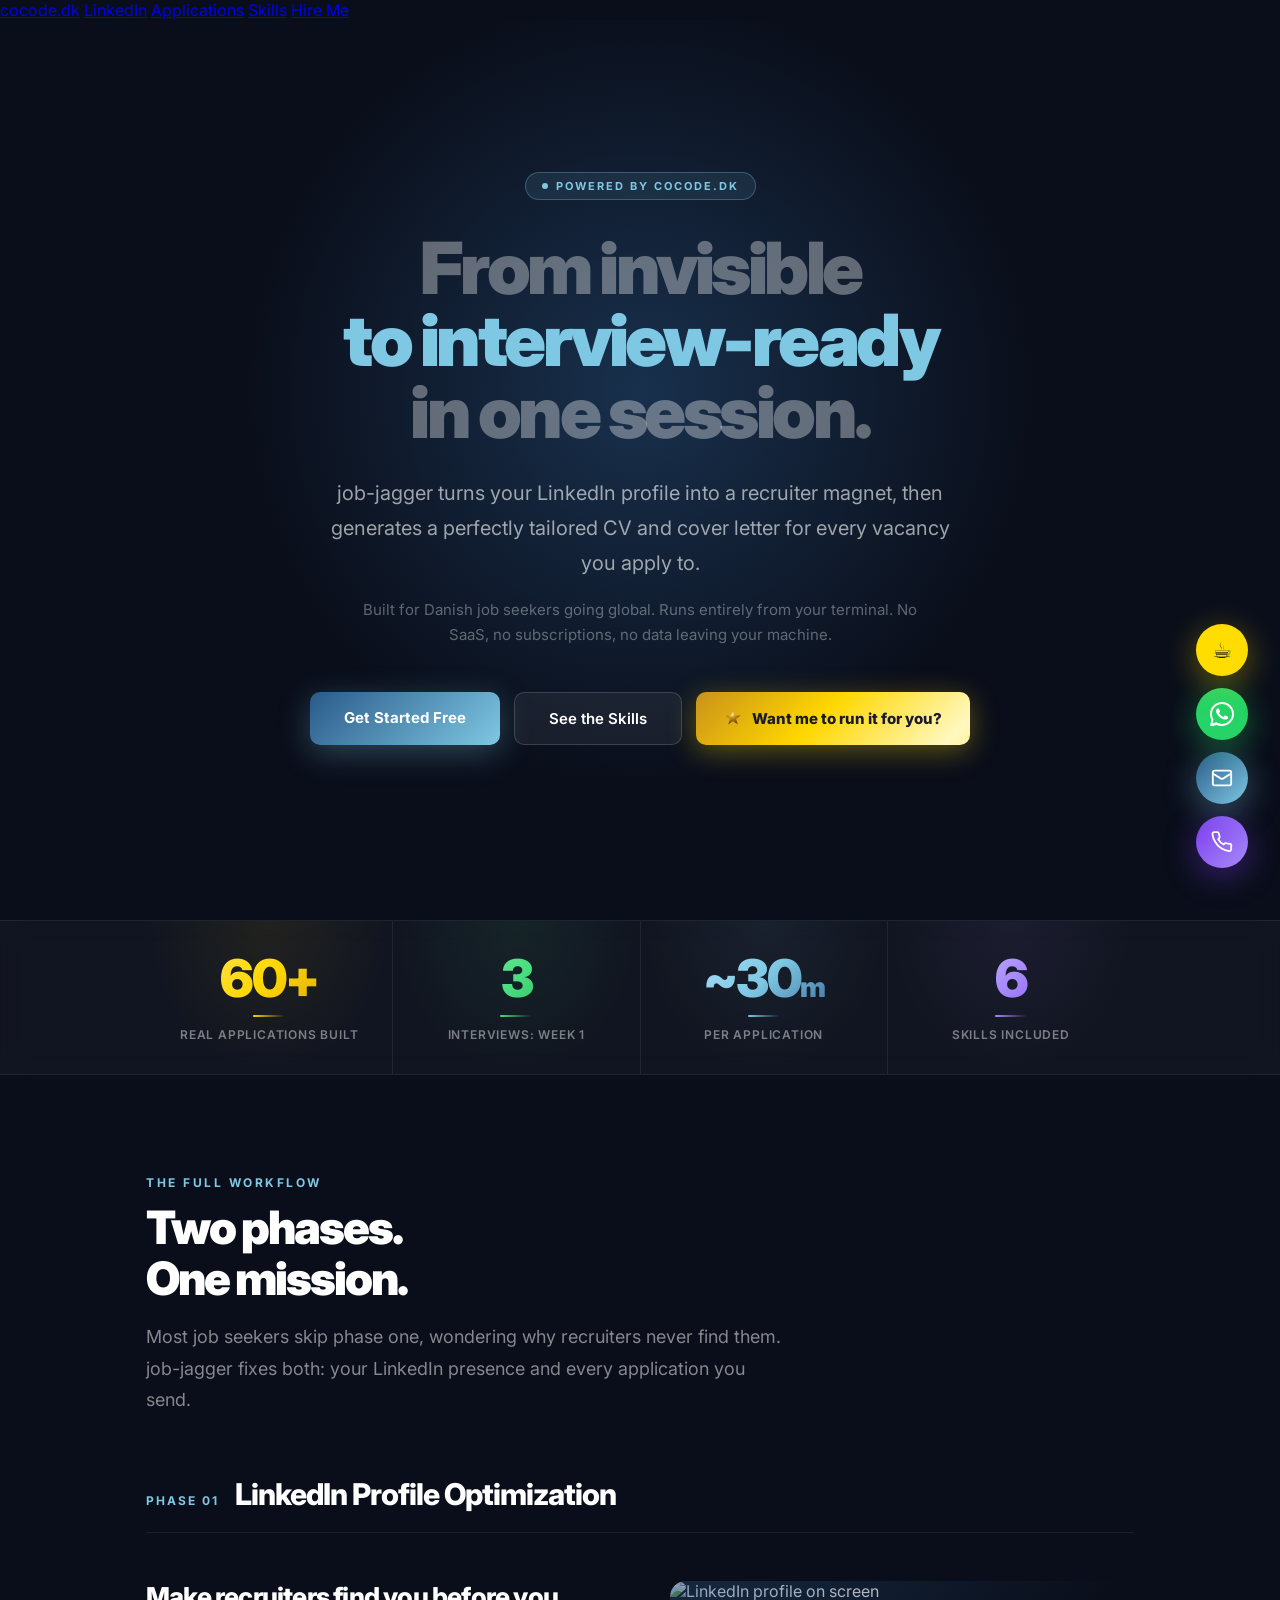
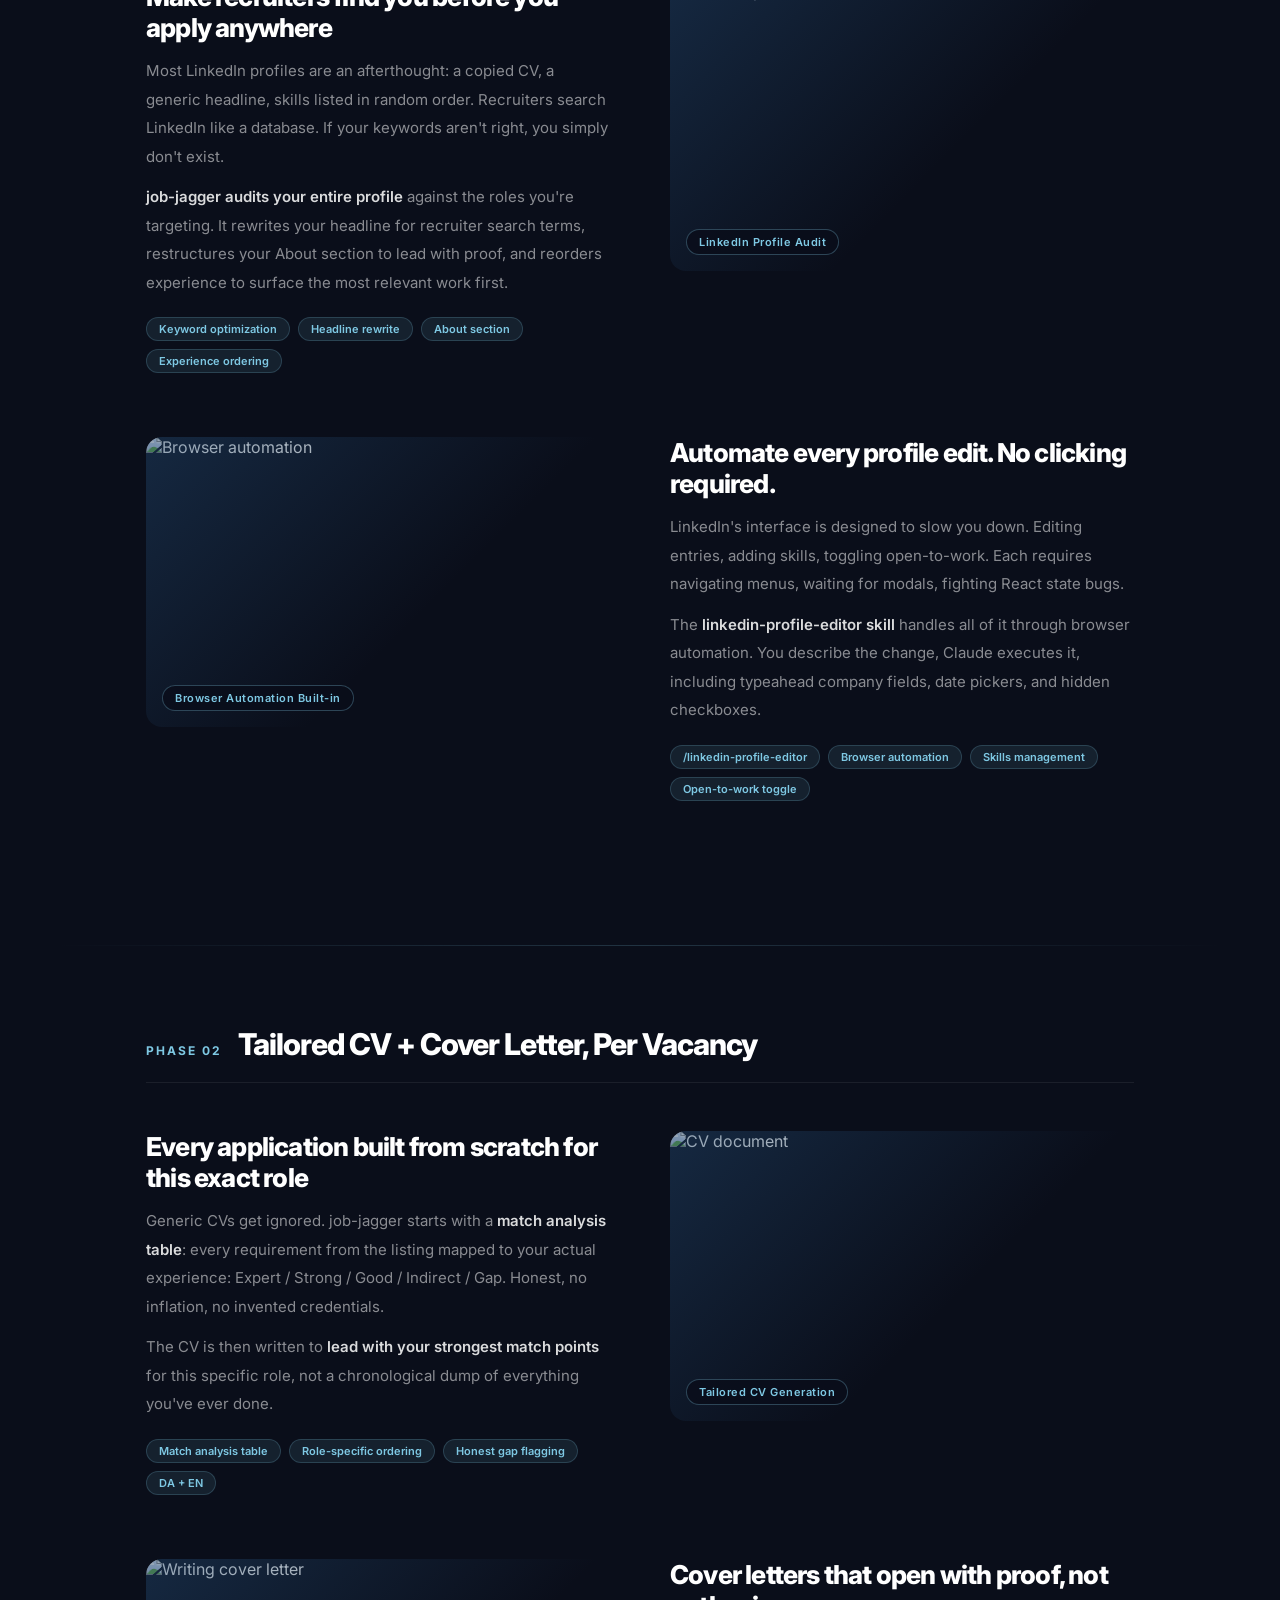
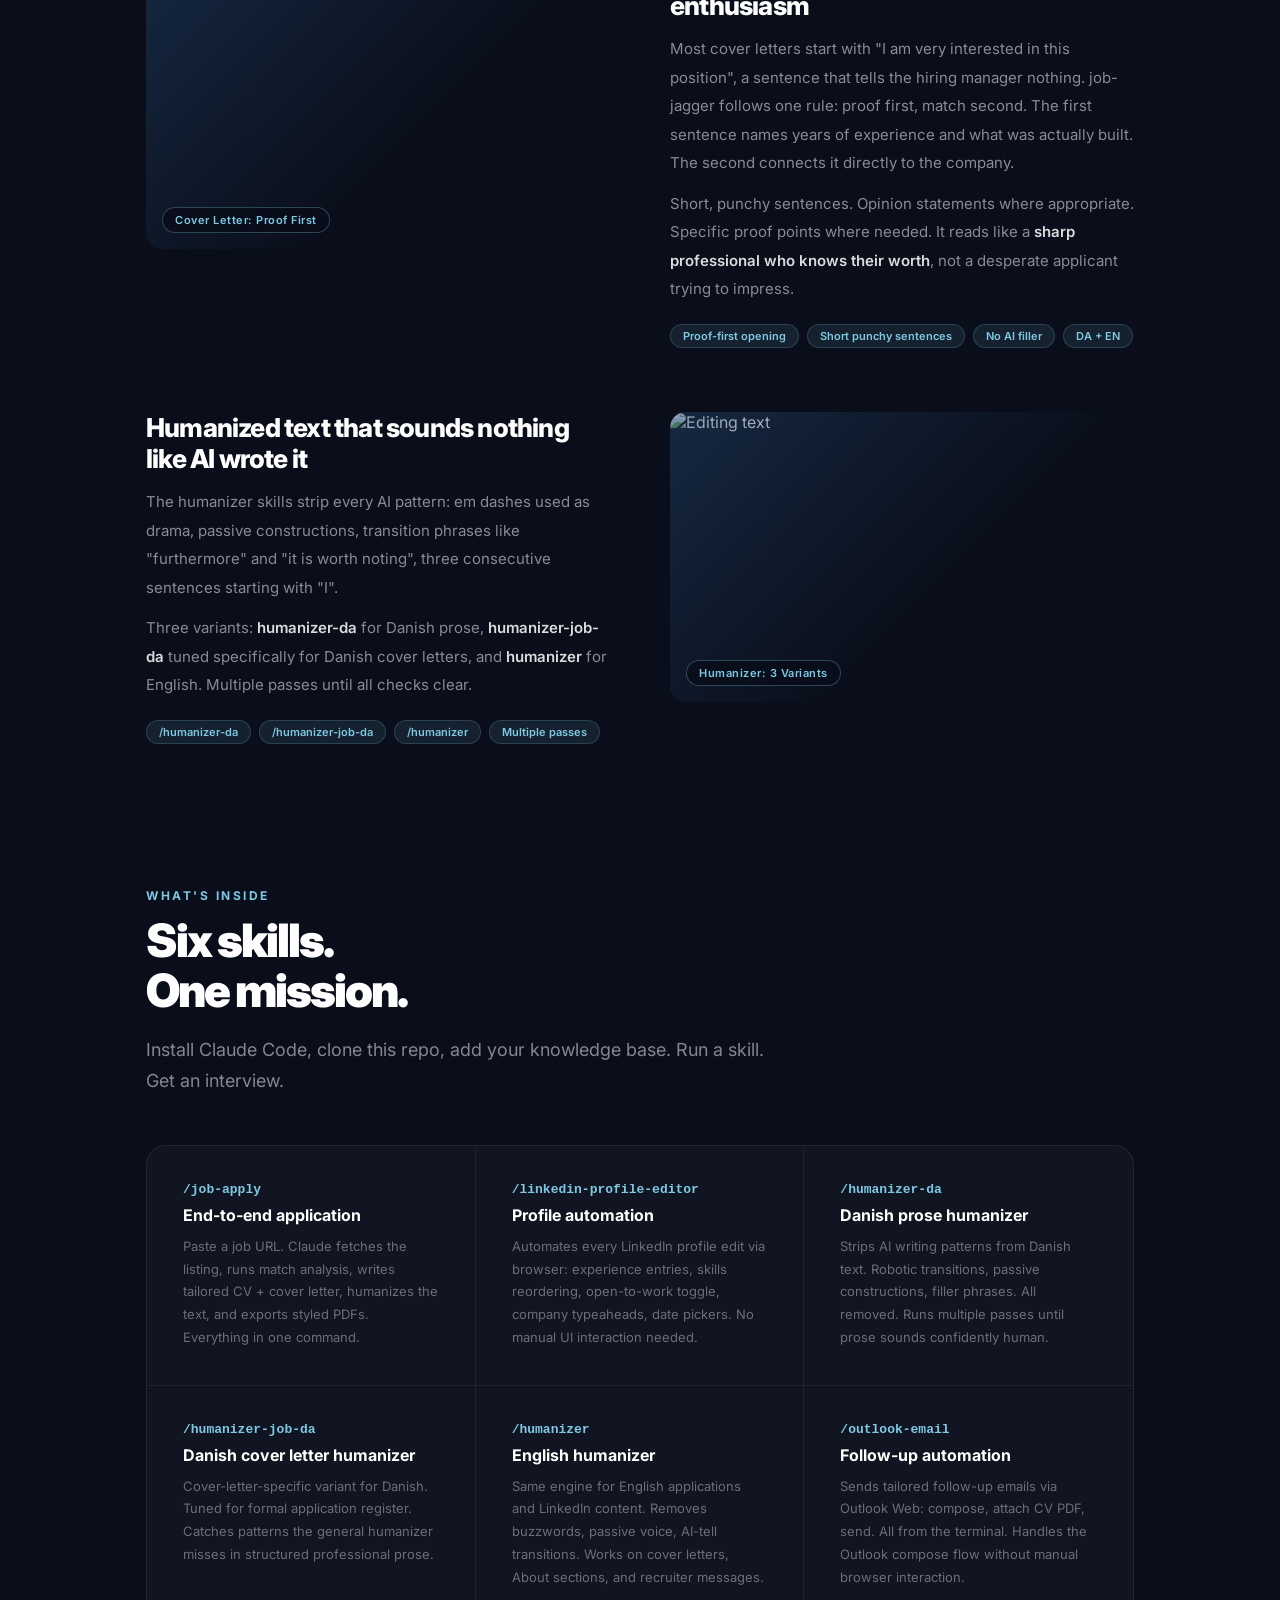
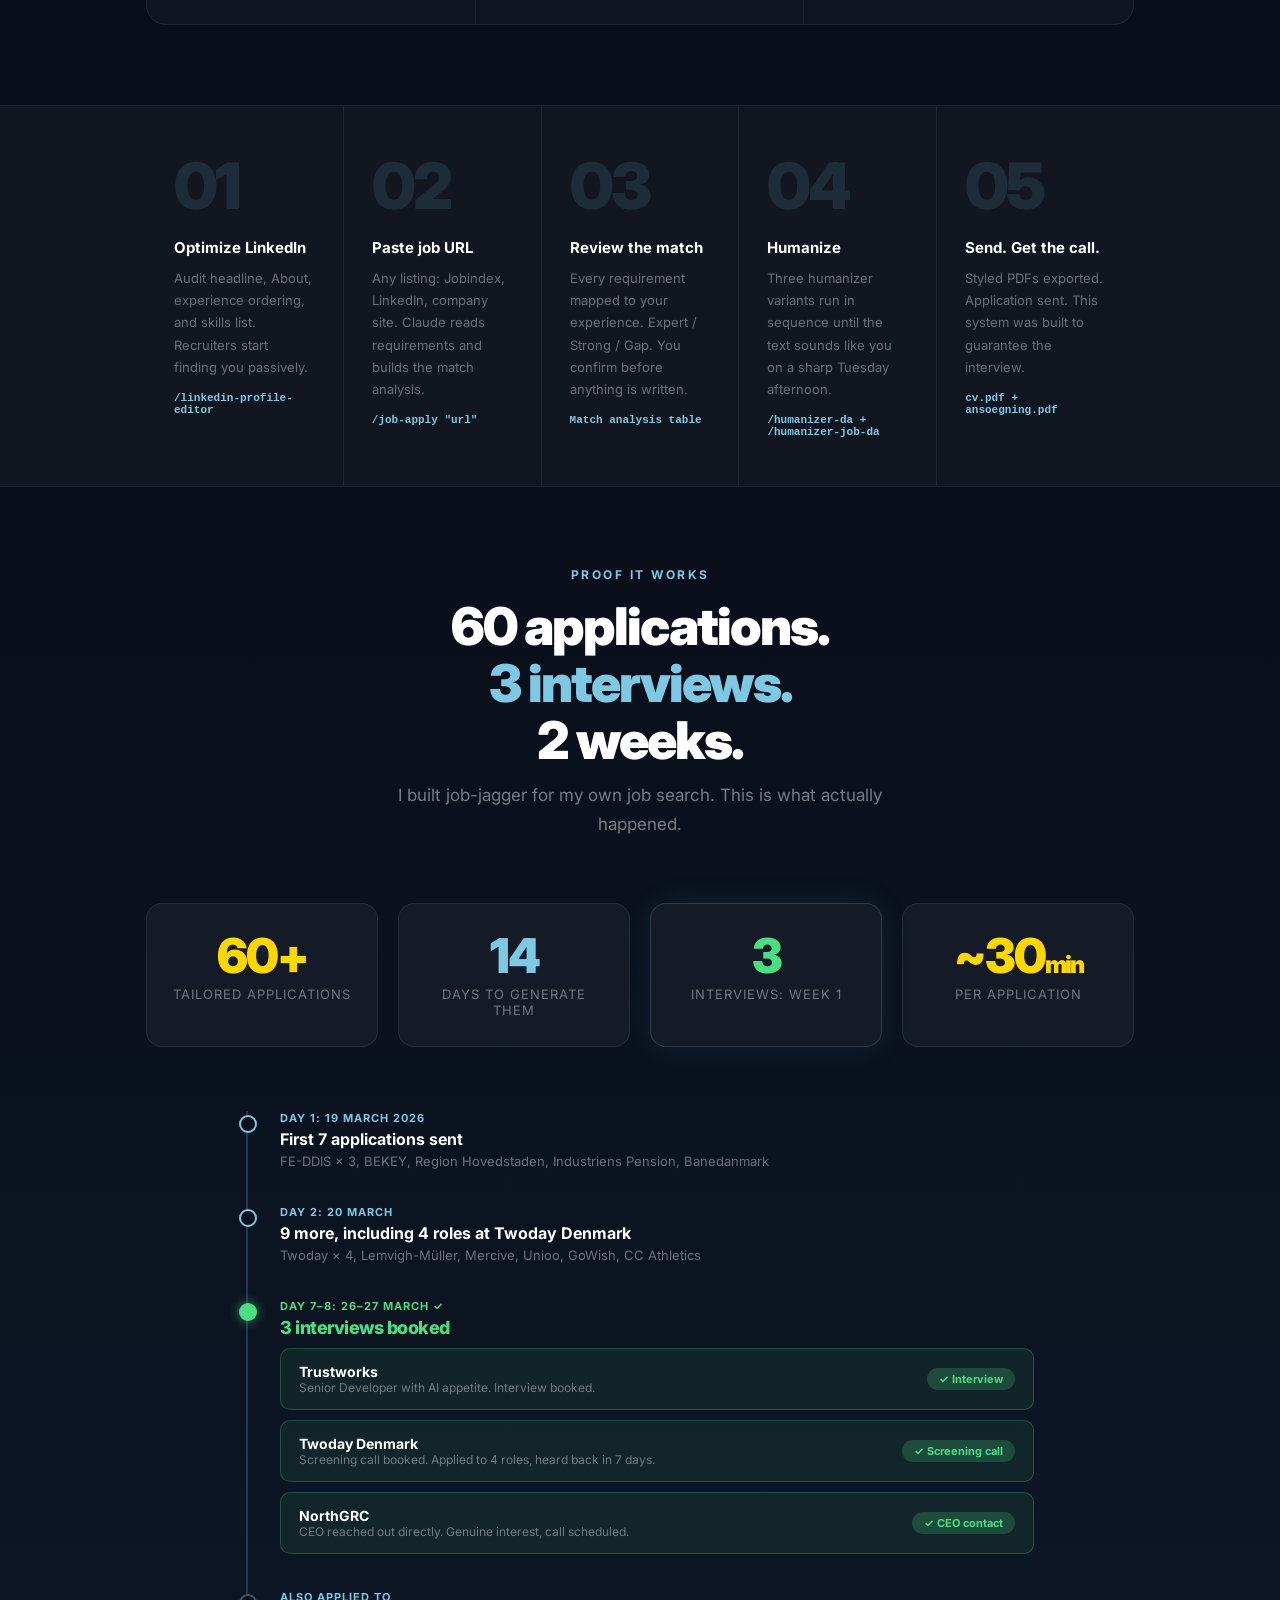
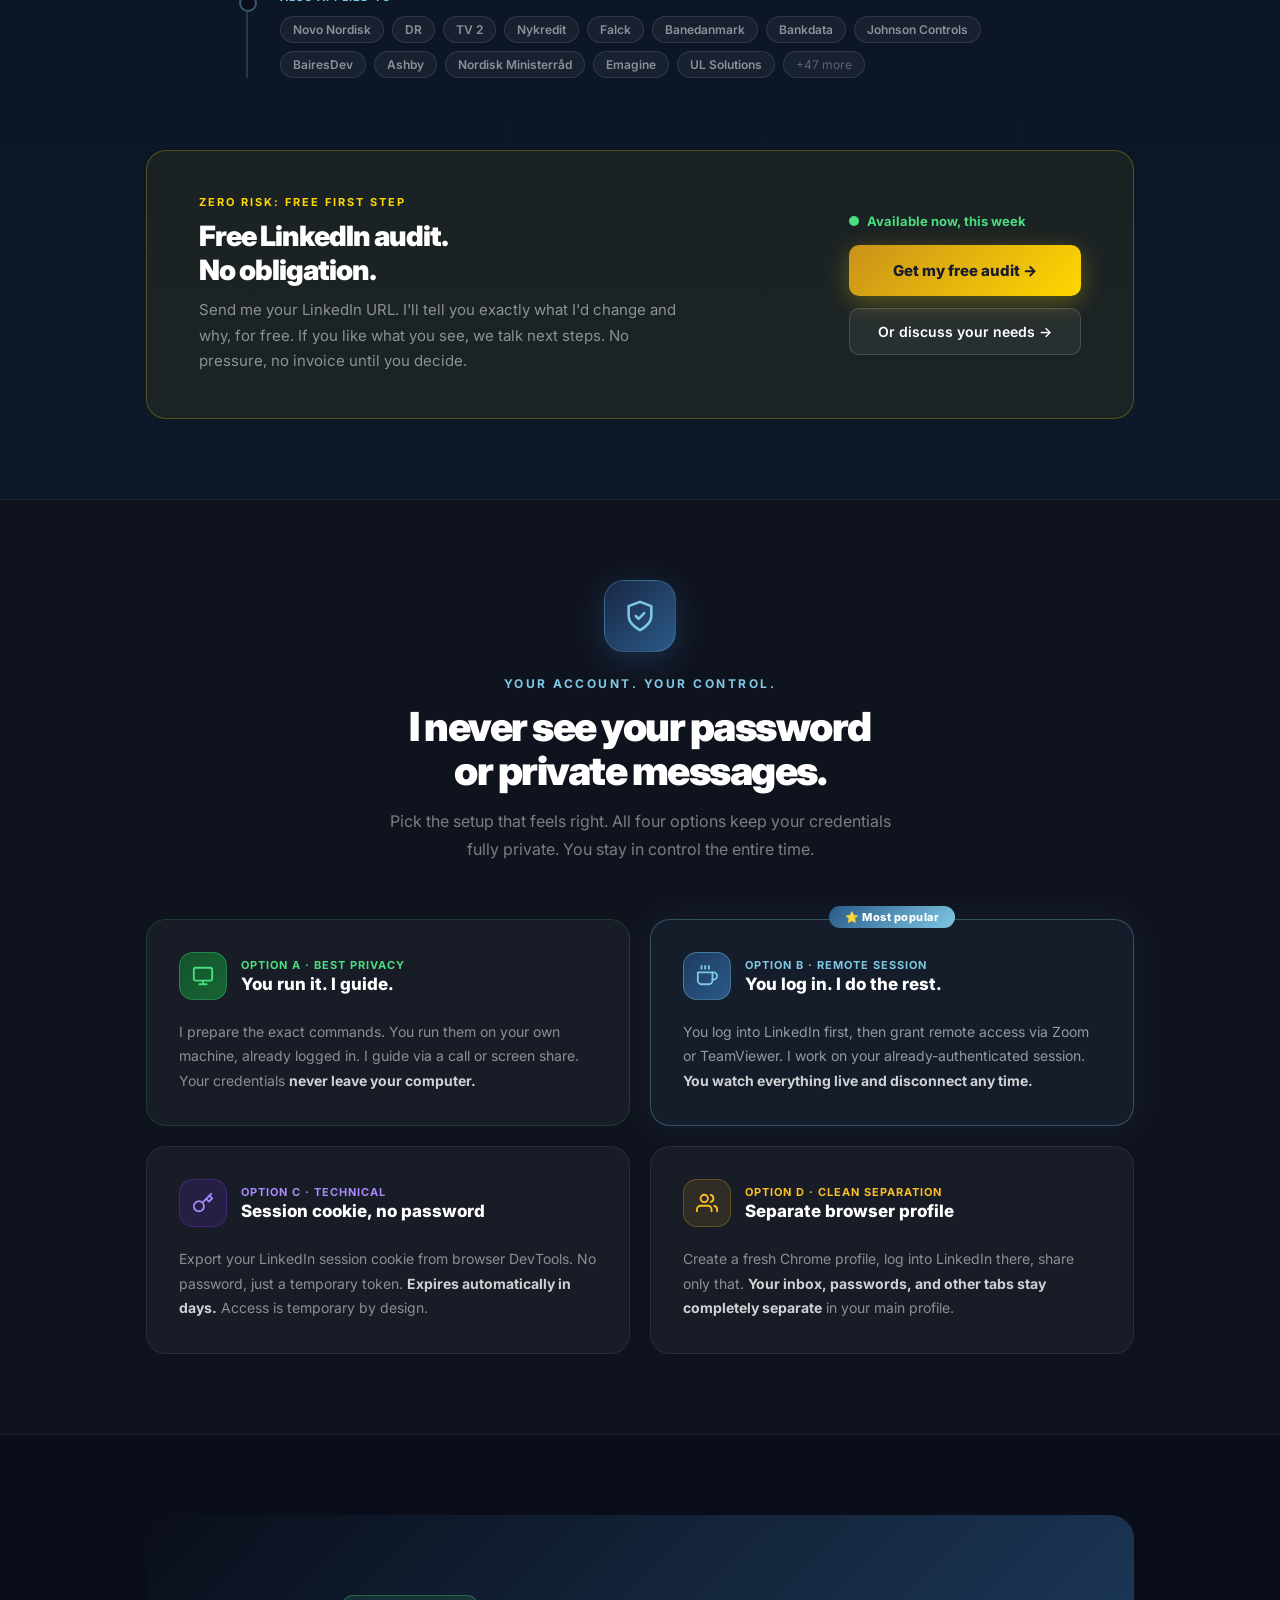
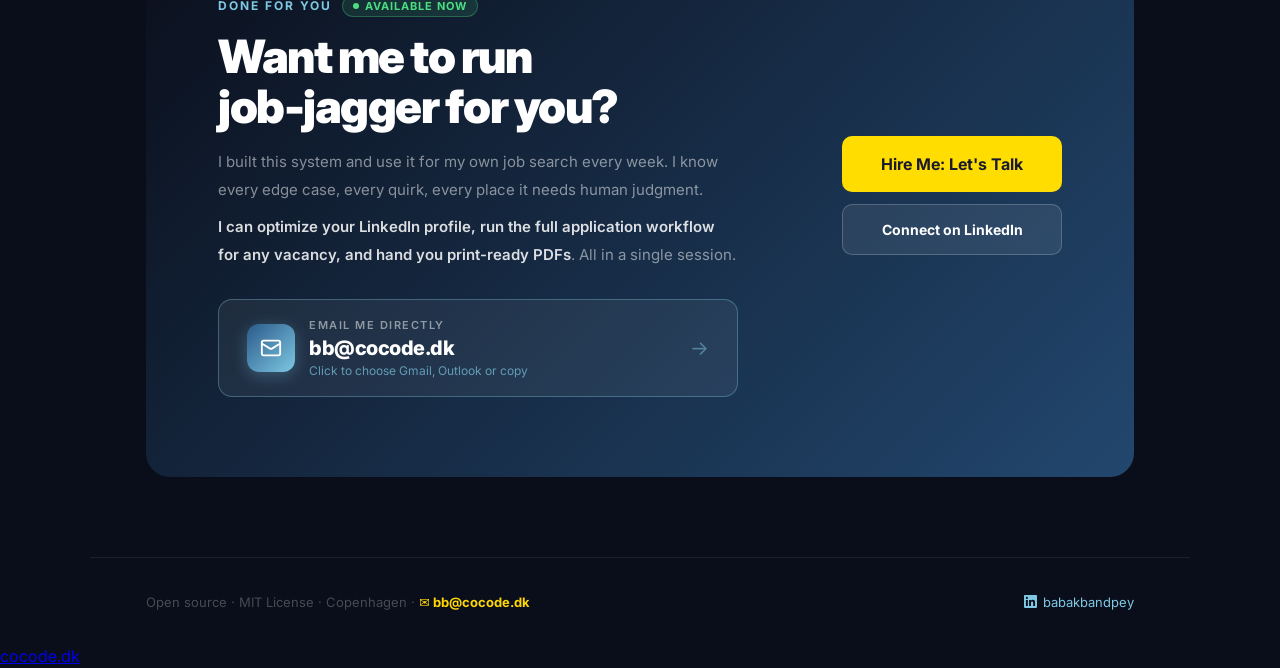
==== commit 9143aeec: "feat(site): wear the cocode.dk family frame The frame head replaces the fixed top nav: cocode.dk and" ====
--- a/index.html
+++ b/index.html
@@ -6,15 +6,21 @@
 <title>job-jagger: AI-Powered Job Application Toolkit for Claude Code</title>
 <meta name="description" content="Automate your job search with Claude Code. Generate tailored CVs + cover letters, optimize your LinkedIn profile, and land interviews. Free, open source.">
 <meta name="robots" content="index, follow">
-<link rel="canonical" href="https://cocodedk.github.io/job-jagger/">
+<link rel="canonical" href="https://job-jagger.cocode.dk/">
+<!-- The cocode.dk frame builds its language switch from these. The page is one file that
+     switches language in place; ?lang= picks the language on load. -->
+<link rel="alternate" hreflang="en" href="https://job-jagger.cocode.dk/">
+<link rel="alternate" hreflang="da" href="https://job-jagger.cocode.dk/?lang=da">
+<link rel="alternate" hreflang="fa" href="https://job-jagger.cocode.dk/?lang=fa">
+<link rel="alternate" hreflang="x-default" href="https://job-jagger.cocode.dk/">
 
 <!-- Open Graph -->
 <meta property="og:type" content="website">
 <meta property="og:site_name" content="job-jagger">
 <meta property="og:title" content="job-jagger: AI-Powered Job Application Toolkit">
 <meta property="og:description" content="Automate your job search with Claude Code. Generate tailored CVs + cover letters, optimize your LinkedIn profile, and land interviews. Free, open source.">
-<meta property="og:url" content="https://cocodedk.github.io/job-jagger/">
-<meta property="og:image" content="https://cocodedk.github.io/job-jagger/og.png">
+<meta property="og:url" content="https://job-jagger.cocode.dk/">
+<meta property="og:image" content="https://job-jagger.cocode.dk/og.png">
 <meta property="og:image:width" content="1200">
 <meta property="og:image:height" content="630">
 <meta property="og:image:alt" content="job-jagger: 60+ applications, 3 interviews in week 1, ~30 min each. AI-powered job search toolkit">
@@ -24,7 +30,7 @@
 <meta name="twitter:card" content="summary_large_image">
 <meta name="twitter:title" content="job-jagger: AI-Powered Job Application Toolkit">
 <meta name="twitter:description" content="Automate your job search with Claude Code. Generate tailored CVs + cover letters, optimize your LinkedIn profile, and land interviews. Free, open source.">
-<meta name="twitter:image" content="https://cocodedk.github.io/job-jagger/og.png">
+<meta name="twitter:image" content="https://job-jagger.cocode.dk/og.png">
 <meta name="twitter:image:alt" content="job-jagger dashboard: 60+ applications, 3 interviews in week 1, ~30 min each">
 
 <!-- Structured Data -->
@@ -34,7 +40,7 @@
   "@type": "SoftwareApplication",
   "name": "job-jagger",
   "description": "AI-powered job application toolkit for Claude Code. Automates LinkedIn profile optimization and generates tailored CVs and cover letters.",
-  "url": "https://cocodedk.github.io/job-jagger/",
+  "url": "https://job-jagger.cocode.dk/",
   "downloadUrl": "https://github.com/cocodedk/job-jagger",
   "applicationCategory": "BusinessApplication",
   "applicationSubCategory": "Career Tools",
@@ -92,45 +98,15 @@
   .coffee-text { padding-right: 20px; opacity:0; transition: opacity 0.2s 0.1s; }
   .coffee-badge:hover .coffee-text { opacity:1; }
 
-  /* ── NAV ── */
-  nav {
-    position: fixed; top: 0; left: 0; right: 0; z-index: 100;
-    padding: 0 56px; height: 64px;
-    display: flex; align-items: center; justify-content: space-between;
-    background: rgba(10,14,26,0.8); backdrop-filter: blur(20px);
-    border-bottom: 1px solid rgba(255,255,255,0.06);
-  }
-  .nav-logo { font-weight: 900; font-size: 20px; letter-spacing: -0.5px; }
-  .nav-logo em { color: #7ec8e3; font-style: normal; }
-  .nav-links { display: flex; gap: 32px; align-items: center; }
-  .nav-links a { color: rgba(255,255,255,0.55); text-decoration: none; font-size: 14px; font-weight: 500; transition: color .2s; }
-  .nav-links a:hover { color: #fff; }
-
-  /* Language switcher */
-  .lang-switcher {
-    display: flex; align-items: center; gap: 4px;
-    background: rgba(255,255,255,0.06); border: 1px solid rgba(255,255,255,0.1);
-    border-radius: 8px; padding: 4px;
-  }
-  .lang-btn {
-    padding: 5px 10px; border-radius: 5px; font-size: 12px; font-weight: 700;
-    color: rgba(255,255,255,0.45); cursor: pointer; transition: all .15s;
-    border: none; background: transparent; letter-spacing: 0.5px;
-  }
-  .lang-btn.active { background: rgba(126,200,227,0.2); color: #7ec8e3; }
-  .lang-btn:hover:not(.active) { color: #fff; background: rgba(255,255,255,0.06); }
-  .nav-cta { background: linear-gradient(135deg,#2a5a8a,#7ec8e3); color:#fff; padding:9px 22px; border-radius:8px; font-size:13px; font-weight:700; text-decoration:none; }
-
-  /* Nav right wrapper + hamburger (desktop defaults) */
-  .nav-right { display: flex; align-items: center; gap: 20px; }
-  .nav-hamburger { display: none; }
+  /* ── COCODE.DK FRAME ── lined up with the .phase / .hire-wrap column; keep the gutters in step. */
+  cocode-head, cocode-foot { --cocode-max: 1100px; --cocode-gutter: 56px; }
 
   /* ── HERO ── */
   .hero { position:relative; min-height:100vh; display:flex; align-items:center; justify-content:center; text-align:center; overflow:hidden; }
   .hero-bg { position:absolute; inset:0; background-image:url('https://images.unsplash.com/photo-1499750310107-5fef28a66643?w=1920&q=80'); background-size:cover; background-position:center; background-attachment:fixed; filter:brightness(0.15) saturate(0.5); transform:scale(1.05); }
   .hero-overlay { position:absolute; inset:0; background:linear-gradient(180deg,rgba(10,14,26,0.1) 0%,rgba(10,14,26,0.0) 30%,rgba(10,14,26,0.98) 100%); }
   .hero-glow { position:absolute; width:800px; height:800px; background:radial-gradient(circle,rgba(42,90,138,0.45) 0%,transparent 70%); top:50%; left:50%; transform:translate(-50%,-60%); pointer-events:none; }
-  .hero-content { position:relative; z-index:2; max-width:820px; padding:120px 32px 80px; }
+  .hero-content { position:relative; z-index:2; max-width:820px; padding:56px 32px 80px; }
 
   .hero-badge {
     display:inline-flex; align-items:center; gap:8px;
@@ -236,10 +212,8 @@
   .hire-btn-main { background:#fff; color:#1a1a2e; padding:16px 28px; border-radius:10px; font-weight:700; font-size:15px; text-align:center; text-decoration:none; }
 
   /* ── FOOTER ── */
-  footer { border-top:1px solid rgba(255,255,255,0.07); padding:36px 56px; display:flex; justify-content:space-between; align-items:center; color:rgba(255,255,255,0.25); font-size:13px; }
-  .footer-logo { font-weight:900; font-size:16px; color:rgba(255,255,255,0.55); }
+  footer { max-width:1100px; margin:0 auto; border-top:1px solid rgba(255,255,255,0.07); padding:36px 56px; display:flex; justify-content:space-between; align-items:center; color:rgba(255,255,255,0.25); font-size:13px; }
   footer a { color:#7ec8e3; text-decoration:none; }
-  .footer-langs { display:flex; gap:16px; font-size:12px; color:rgba(255,255,255,0.2); }
 
   /* Stats bar top number — "+" rendered via CSS so Playwright text= only finds the proof section one */
   .stat-num-plus::after { content: '+'; }
@@ -251,83 +225,7 @@
   ══════════════════════════════════════════════ */
   @media (max-width: 768px) {
 
-    /* NAV */
-    nav { padding: 0 16px; height: 56px; }
-    .nav-logo { font-size: 16px; }
-    .lang-btn { padding: 4px 8px; font-size: 11px; }
-
-    /* nav-right: lang-switcher + hamburger side by side */
-    .nav-right { gap: 8px; }
-
-    /* Hamburger button */
-    .nav-hamburger {
-      display: flex;
-      flex-direction: column;
-      justify-content: center;
-      align-items: center;
-      gap: 5px;
-      width: 40px;
-      height: 40px;
-      background: transparent;
-      border: 1px solid rgba(255,255,255,0.15);
-      border-radius: 8px;
-      cursor: pointer;
-      padding: 8px;
-      flex-shrink: 0;
-    }
-    .nav-hamburger span {
-      display: block;
-      width: 18px;
-      height: 2px;
-      background: #fff;
-      border-radius: 2px;
-      transition: transform 0.25s, opacity 0.25s;
-    }
-    body.nav-open .nav-hamburger span:nth-child(1) { transform: translateY(7px) rotate(45deg); }
-    body.nav-open .nav-hamburger span:nth-child(2) { opacity: 0; transform: scaleX(0); }
-    body.nav-open .nav-hamburger span:nth-child(3) { transform: translateY(-7px) rotate(-45deg); }
-
-    /* Nav panel (slide-down) */
-    #nav-mobile-menu {
-      position: fixed;
-      top: 56px;
-      left: 0;
-      right: 0;
-      background: rgba(10,14,26,0.98);
-      backdrop-filter: blur(20px);
-      -webkit-backdrop-filter: blur(20px);
-      border-bottom: 1px solid rgba(255,255,255,0.08);
-      flex-direction: column;
-      gap: 0;
-      align-items: stretch;
-      max-height: 0;
-      overflow: hidden;
-      transition: max-height 0.35s cubic-bezier(0.4,0,0.2,1);
-      z-index: 99;
-    }
-    body.nav-open #nav-mobile-menu { max-height: 480px; }
-
-    /* Links inside panel */
-    #nav-mobile-menu a {
-      display: block !important;
-      padding: 15px 24px !important;
-      font-size: 15px !important;
-      color: rgba(255,255,255,0.75) !important;
-      border-bottom: 1px solid rgba(255,255,255,0.05) !important;
-      gap: 0 !important;
-    }
-    #nav-mobile-menu a:hover { color: #fff !important; }
-    #nav-mobile-menu a[style*="color:#FFDD00"] { color: #FFDD00 !important; }
-
-    /* CTA button inside panel */
-    #nav-mobile-menu .nav-cta {
-      margin: 12px 20px 20px !important;
-      text-align: center !important;
-      display: block !important;
-      border-bottom: none !important;
-      border-radius: 8px !important;
-      padding: 12px 20px !important;
-    }
+    cocode-head, cocode-foot { --cocode-gutter: 20px; }
 
     /* HERO — top-align on mobile, don't vertically center in 100vh */
     .hero { align-items: flex-start; min-height: auto; padding-bottom: 48px; }
@@ -341,7 +239,7 @@
     }
 
     /* HERO */
-    .hero-content { padding: 72px 20px 40px; }
+    .hero-content { padding: 32px 20px 40px; }
     .hero h1 { font-size: 38px; letter-spacing: -2px; }
     .hero-sub { font-size: 16px; }
     .hero-sub2 { font-size: 13px; }
@@ -430,7 +328,6 @@
 
     /* FOOTER */
     footer { flex-direction: column; gap: 16px; text-align: center; padding: 28px 20px; }
-    .footer-langs { justify-content: center; }
 
     /* FLOATING BADGES — reliable class-based positioning */
     .float-badge-phone { bottom: 212px !important; right: 16px !important; }
@@ -452,7 +349,7 @@
 
   /* TABLET (768px – 1024px) */
   @media (min-width: 769px) and (max-width: 1024px) {
-    nav { padding: 0 32px; }
+    cocode-head, cocode-foot { --cocode-gutter: 32px; }
     .hero h1 { font-size: 52px; }
     .section-title { font-size: 36px; }
     .skills-grid { grid-template-columns: repeat(2, 1fr); }
@@ -468,8 +365,20 @@
     .stats-bar { gap: 40px; }
   }
 </style>
+<link rel="stylesheet" href="https://brand.cocode.dk/v1.css">
+<script type="module" src="https://brand.cocode.dk/v1.js"></script>
 </head>
 <body>
+
+<!-- The cocode.dk family frame. Without JavaScript its children show instead. -->
+<cocode-head project="job-jagger" accent="#7ec8e3" on-accent="#0a0e1a" dark
+  links="LinkedIn:#linkedin,Applications:#applications,Skills:#skills,Hire Me:#hire">
+  <a href="https://cocode.dk">cocode.dk</a>
+  <a href="#linkedin">LinkedIn</a>
+  <a href="#applications">Applications</a>
+  <a href="#skills">Skills</a>
+  <a href="#hire">Hire Me</a>
+</cocode-head>
 
 <!-- FLOATING PHONE BADGE -->
 <div class="float-badge float-badge-phone" onclick="showPhoneBadge()" style="
@@ -525,79 +434,6 @@
   <div class="coffee-icon">☕</div>
   <div class="coffee-text">Buy Me a Coffee</div>
 </a>
-
-<!-- NAV -->
-<nav>
-  <a href="#" style="text-decoration:none;display:flex;align-items:center;gap:10px;">
-    <svg xmlns="http://www.w3.org/2000/svg" viewBox="0 0 80 80" width="36" height="36">
-      <defs>
-        <radialGradient id="navStar" cx="42%" cy="28%" r="62%">
-          <stop offset="0%"   stop-color="#FFFBCC"/>
-          <stop offset="22%"  stop-color="#FFD700"/>
-          <stop offset="62%"  stop-color="#E0A500"/>
-          <stop offset="100%" stop-color="#8A5A00"/>
-        </radialGradient>
-        <filter id="navGlow">
-          <feGaussianBlur stdDeviation="2" result="blur"/>
-          <feMerge><feMergeNode in="blur"/><feMergeNode in="SourceGraphic"/></feMerge>
-        </filter>
-      </defs>
-      <polygon
-        points="40,5 48.5,29 74,29 53.5,44.5 61.5,69 40,54 18.5,69 26.5,44.5 6,29 31.5,29"
-        fill="url(#navStar)"
-        filter="url(#navGlow)"
-      />
-    </svg>
-    <div class="nav-logo">job<em>-jagger</em></div>
-  </a>
-  <div class="nav-right">
-    <!-- Lang switcher: always visible in nav bar on all screen sizes -->
-    <div class="lang-switcher">
-      <button class="lang-btn" onclick="setLang('da')">DA</button>
-      <button class="lang-btn active" onclick="setLang('en')">EN</button>
-      <button class="lang-btn" onclick="setLang('fa')">فا</button>
-    </div>
-    <!-- Hamburger: visible on mobile only -->
-    <button class="nav-hamburger" aria-label="Open menu" aria-expanded="false">
-      <span></span><span></span><span></span>
-    </button>
-    <!-- Nav links: flex row on desktop, slide-down panel on mobile -->
-    <div class="nav-links" id="nav-mobile-menu">
-      <a href="#linkedin">
-        <span data-lang="en">LinkedIn</span>
-        <span data-lang="da" style="display:none">LinkedIn</span>
-        <span data-lang="fa" style="display:none">لینکدین</span>
-      </a>
-      <a href="#applications">
-        <span data-lang="en">Applications</span>
-        <span data-lang="da" style="display:none">Ansøgninger</span>
-        <span data-lang="fa" style="display:none">درخواست‌ها</span>
-      </a>
-      <a href="#skills">
-        <span data-lang="en">Skills</span>
-        <span data-lang="da" style="display:none">Færdigheder</span>
-        <span data-lang="fa" style="display:none">مهارت‌ها</span>
-      </a>
-      <a href="#hire" style="color:#FFDD00;font-weight:700;">
-        <span data-lang="en">Hire Me</span>
-        <span data-lang="da" style="display:none">Hyr Mig</span>
-        <span data-lang="fa" style="display:none">استخدام من</span>
-      </a>
-      <a href="https://cocode.dk" target="_blank" style="color:rgba(255,255,255,0.55);">cocode.dk</a>
-      <a href="https://linkedin.com/in/babakbandpey" target="_blank" style="display:flex;align-items:center;gap:6px;color:rgba(255,255,255,0.55);">
-        <svg width="14" height="14" viewBox="0 0 24 24" fill="currentColor"><path d="M20.447 20.452h-3.554v-5.569c0-1.328-.027-3.037-1.852-3.037-1.853 0-2.136 1.445-2.136 2.939v5.667H9.351V9h3.414v1.561h.046c.477-.9 1.637-1.85 3.37-1.85 3.601 0 4.267 2.37 4.267 5.455v6.286zM5.337 7.433a2.062 2.062 0 0 1-2.063-2.065 2.064 2.064 0 1 1 2.063 2.065zm1.782 13.019H3.555V9h3.564v11.452zM22.225 0H1.771C.792 0 0 .774 0 1.729v20.542C0 23.227.792 24 1.771 24h20.451C23.2 24 24 23.227 24 22.271V1.729C24 .774 23.2 0 22.222 0h.003z"/></svg>
-        <span data-lang="en">LinkedIn</span>
-        <span data-lang="da" style="display:none">LinkedIn</span>
-        <span data-lang="fa" style="display:none">لینکدین</span>
-      </a>
-      <a href="https://github.com/cocodedk/job-jagger" target="_blank" class="nav-cta">
-        <span data-lang="en">Get Started</span>
-        <span data-lang="da" style="display:none">Kom i Gang</span>
-        <span data-lang="fa" style="display:none">شروع کنید</span>
-      </a>
-    </div>
-  </div>
-</nav>
 
 <!-- HERO -->
 <div class="hero">
@@ -1482,39 +1318,18 @@
   </div>
 </div>
 
-<!-- FOOTER -->
+<!-- FOOTER — cocode.dk, GitHub and the copyright are in <cocode-foot> below -->
 <footer>
-  <div style="display:flex;align-items:center;gap:8px;">
-    <svg xmlns="http://www.w3.org/2000/svg" viewBox="0 0 80 80" width="24" height="24">
-      <defs>
-        <radialGradient id="fStar" cx="42%" cy="28%" r="62%">
-          <stop offset="0%"   stop-color="#FFFBCC"/>
-          <stop offset="22%"  stop-color="#FFD700"/>
-          <stop offset="62%"  stop-color="#E0A500"/>
-          <stop offset="100%" stop-color="#8A5A00"/>
-        </radialGradient>
-      </defs>
-      <polygon
-        points="40,5 48.5,29 74,29 53.5,44.5 61.5,69 40,54 18.5,69 26.5,44.5 6,29 31.5,29"
-        fill="url(#fStar)"
-      />
-    </svg>
-    <div class="footer-logo">job-jagger</div>
-  </div>
-  <div>Open source · MIT License · <a href="https://cocode.dk" target="_blank">COCODE.DK</a> · Copenhagen · <a href="#" onclick="showEmailPicker(event)" style="color:#FFD700;font-weight:700;">✉ <span class="obf-email">··········</span></a></div>
-  <div class="footer-langs">
-    <span>🇩🇰 Dansk</span>
-    <span>🇬🇧 English</span>
-    <span>🇮🇷 فارسی</span>
-  </div>
-  <div style="display:flex;gap:20px;align-items:center;">
-    <a href="https://linkedin.com/in/babakbandpey" target="_blank" style="display:flex;align-items:center;gap:6px;">
-      <svg width="13" height="13" viewBox="0 0 24 24" fill="currentColor"><path d="M20.447 20.452h-3.554v-5.569c0-1.328-.027-3.037-1.852-3.037-1.853 0-2.136 1.445-2.136 2.939v5.667H9.351V9h3.414v1.561h.046c.477-.9 1.637-1.85 3.37-1.85 3.601 0 4.267 2.37 4.267 5.455v6.286zM5.337 7.433a2.062 2.062 0 0 1-2.063-2.065 2.064 2.064 0 1 1 2.063 2.065zm1.782 13.019H3.555V9h3.564v11.452zM22.225 0H1.771C.792 0 0 .774 0 1.729v20.542C0 23.227.792 24 1.771 24h20.451C23.2 24 24 23.227 24 22.271V1.729C24 .774 23.2 0 22.222 0h.003z"/></svg>
-      babakbandpey
-    </a>
-    <a href="https://github.com/cocodedk/job-jagger" target="_blank">GitHub →</a>
-  </div>
+  <div>Open source · MIT License · Copenhagen · <a href="#" onclick="showEmailPicker(event)" style="color:#FFD700;font-weight:700;">✉ <span class="obf-email">··········</span></a></div>
+  <a href="https://linkedin.com/in/babakbandpey" target="_blank" style="display:flex;align-items:center;gap:6px;">
+    <svg width="13" height="13" viewBox="0 0 24 24" fill="currentColor"><path d="M20.447 20.452h-3.554v-5.569c0-1.328-.027-3.037-1.852-3.037-1.853 0-2.136 1.445-2.136 2.939v5.667H9.351V9h3.414v1.561h.046c.477-.9 1.637-1.85 3.37-1.85 3.601 0 4.267 2.37 4.267 5.455v6.286zM5.337 7.433a2.062 2.062 0 0 1-2.063-2.065 2.064 2.064 0 1 1 2.063 2.065zm1.782 13.019H3.555V9h3.564v11.452zM22.225 0H1.771C.792 0 0 .774 0 1.729v20.542C0 23.227.792 24 1.771 24h20.451C23.2 24 24 23.227 24 22.271V1.729C24 .774 23.2 0 22.222 0h.003z"/></svg>
+    babakbandpey
+  </a>
 </footer>
+
+<cocode-foot repo="cocodedk/job-jagger" dark>
+  <a href="https://cocode.dk">cocode.dk</a>
+</cocode-foot>
 
 <script>
 const translations = {
@@ -1541,47 +1356,10 @@
   }
 };
 
-// ── HAMBURGER NAV ──
-(function() {
-  var btn = document.querySelector('.nav-hamburger');
-  var body = document.body;
-
-  function openNav() {
-    body.classList.add('nav-open');
-    btn.setAttribute('aria-expanded', 'true');
-  }
-  function closeNav() {
-    body.classList.remove('nav-open');
-    btn.setAttribute('aria-expanded', 'false');
-  }
-
-  btn.addEventListener('click', function() {
-    body.classList.contains('nav-open') ? closeNav() : openNav();
-  });
-
-  document.addEventListener('keydown', function(e) {
-    if (e.key === 'Escape') closeNav();
-  });
-
-  // Close when any panel link is clicked
-  document.querySelectorAll('#nav-mobile-menu a').forEach(function(link) {
-    link.addEventListener('click', closeNav);
-  });
-})();
-
 function setLang(lang) {
-  // Update buttons
-  document.querySelectorAll('.lang-btn').forEach(btn => btn.classList.remove('active'));
-  document.querySelectorAll('.lang-btn').forEach(btn => {
-    if (btn.textContent.trim() === (lang === 'en' ? 'EN' : lang === 'da' ? 'DA' : 'فا')) {
-      btn.classList.add('active');
-    }
-  });
-
   // Show/hide lang elements — explicit display values so no CSS conflict
   const BLOCK_TAGS = new Set(['DIV','P','H1','H2','H3','H4','H5','SECTION','ARTICLE','BLOCKQUOTE']);
   document.querySelectorAll('[data-lang]').forEach(el => {
-    if (el.classList.contains('lang-btn')) return;
     const isMatch = el.getAttribute('data-lang') === lang;
     el.style.display = isMatch
       ? (BLOCK_TAGS.has(el.tagName) ? 'block' : 'inline')
@@ -1600,7 +1378,17 @@
   document.body.classList.toggle('lang-fa', lang === 'fa');
   document.documentElement.setAttribute('dir', lang === 'fa' ? 'rtl' : 'ltr');
   document.documentElement.setAttribute('lang', lang);
+
+  // The cocode.dk frame renders once, so tell it the language and hand it the translated section links.
+  document.querySelectorAll('cocode-head, cocode-foot').forEach(el => el.setAttribute('lang', lang));
+  document.querySelector('cocode-head').setAttribute('links', FRAME_LINKS[lang]);
 }
+
+const FRAME_LINKS = {
+  en: 'LinkedIn:#linkedin,Applications:#applications,Skills:#skills,Hire Me:#hire',
+  da: 'LinkedIn:#linkedin,Ansøgninger:#applications,Færdigheder:#skills,Hyr Mig:#hire',
+  fa: 'لینکدین:#linkedin,درخواست‌ها:#applications,مهارت‌ها:#skills,استخدام من:#hire',
+};
 
 // ── Email deobfuscation — runs after page load ─────────────────────────────
 document.addEventListener('DOMContentLoaded', () => {
@@ -1615,8 +1403,9 @@
   });
 });
 
-// Init
-setLang('en');
+// Init — ?lang=da|fa is the address of each translation (the frame's language switch links there)
+const urlLang = new URLSearchParams(location.search).get('lang');
+setLang(FRAME_LINKS[urlLang] ? urlLang : 'en');
 
 // ── Mobile badge repositioning ─────────────────────────────────────────────
 function repositionBadges() {
